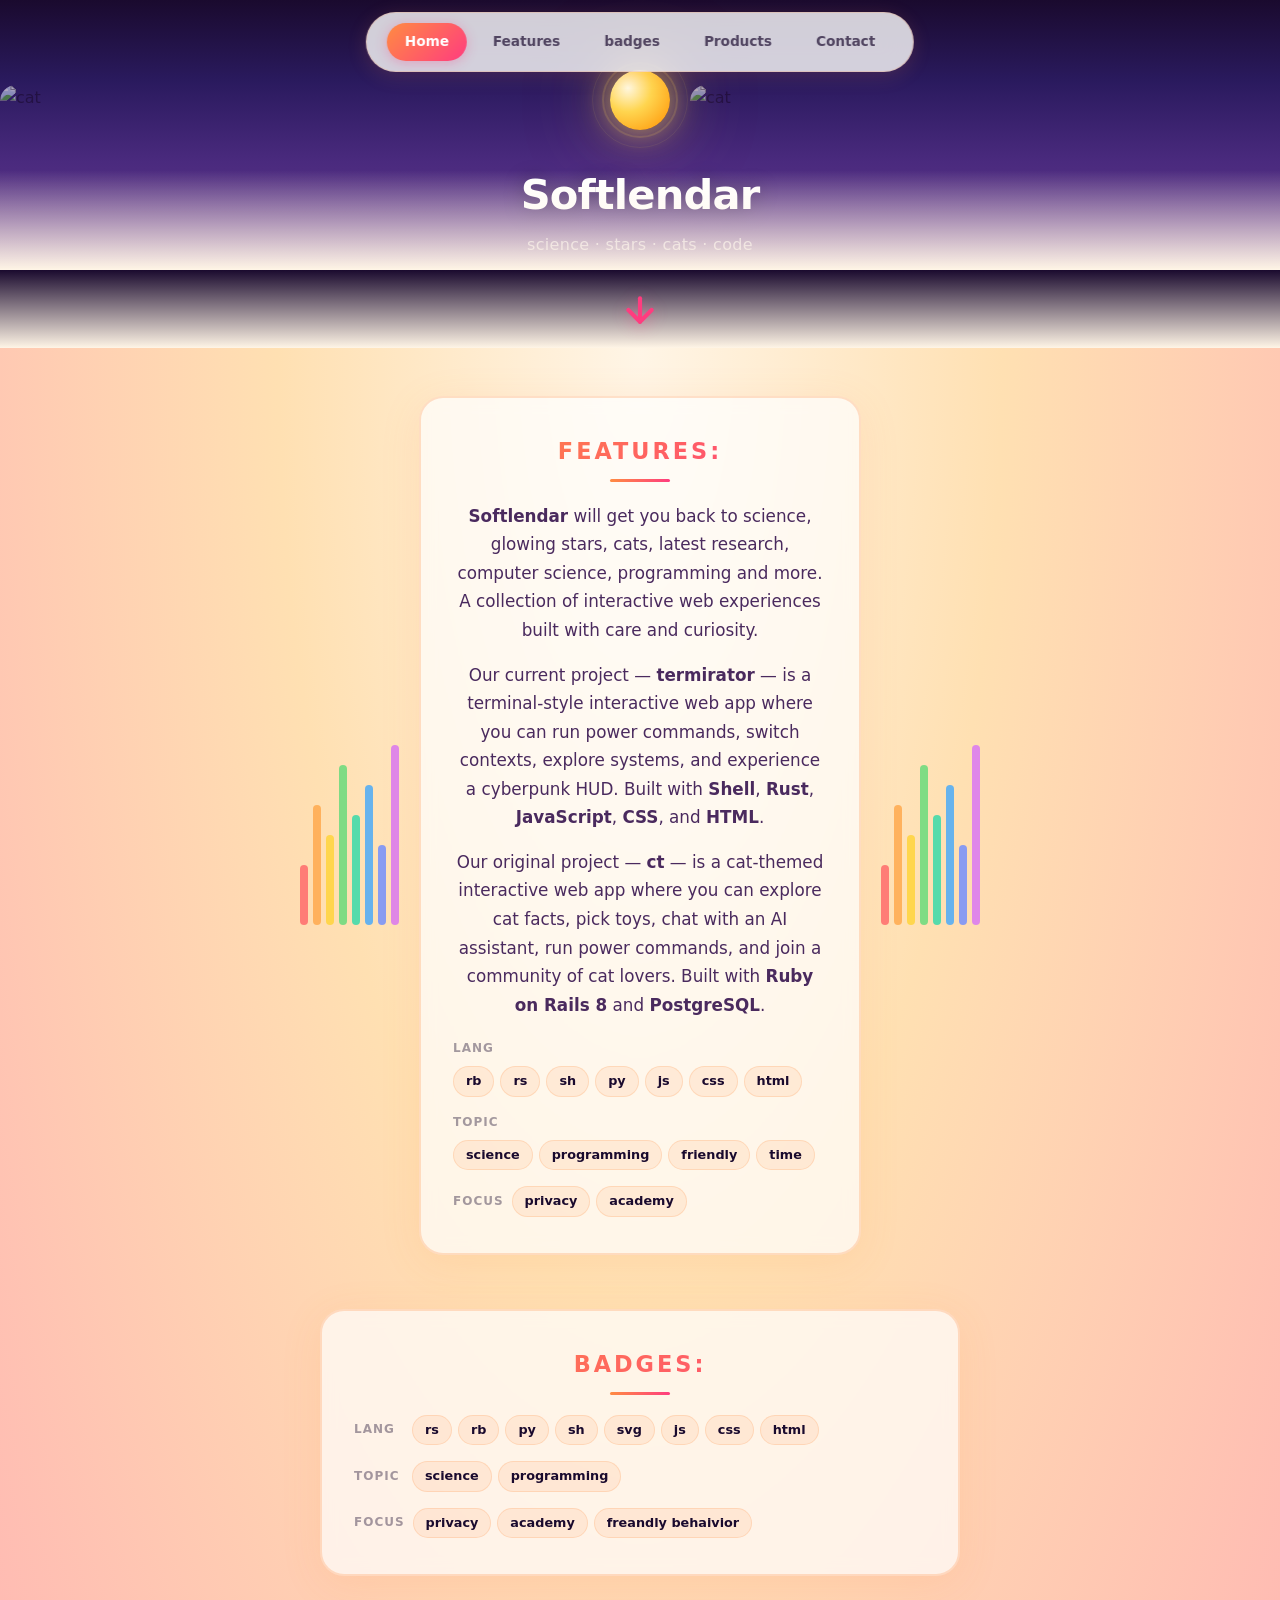
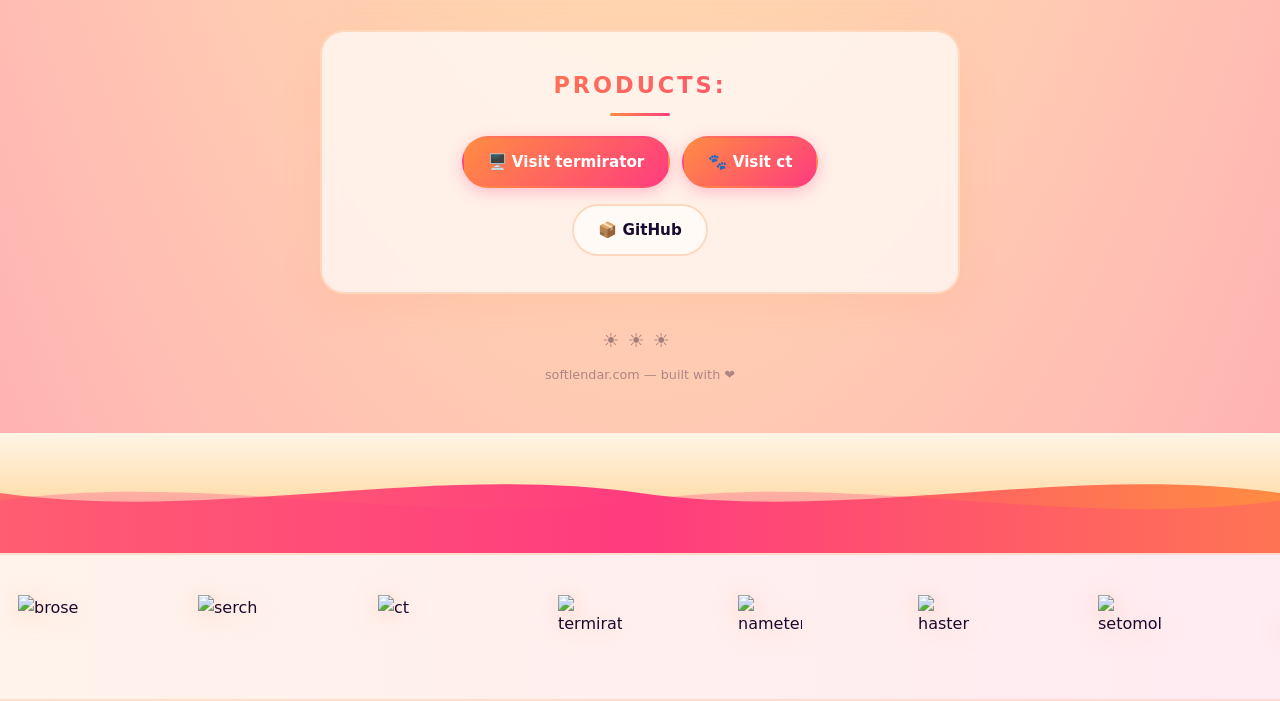
==== index.html @ ed55c9ed "landing: structural rebuild, CSS dedup, terminal rm, wave glow linger, feature shimmer index.html: -" ====
<!doctype html>
<html lang="en">
    <head>
        <meta charset="UTF-8" />
        <meta name="viewport" content="width=device-width, initial-scale=1.0" />
        <title>Softlendar — catlearning.fyi & termirator</title>

        <meta
            name="description"
            content="Softlendar builds interactive web experiences — including catlearning.fyi, a cat-themed learning app, and termirator, a terminal-style web app."
        />
        <meta
            name="keywords"
            content="softlendar, catlearning, termirator, terminal, interactive, web apps"
        />
        <meta
            property="og:title"
            content="Softlendar — projects & experiments"
        />
        <meta
            property="og:description"
            content="Softlendar brings you back to science, glowing stars, cats, latest research, computer science, programming and more curiusity."
        />
        <meta property="og:url" content="https://softlendar.com" />
        <meta property="og:type" content="website" />
        <link rel="stylesheet" href="landing.css" />
        <link rel="icon" href="softlendar_logo.svg" />
    </head>
    <body>
        <!-- Fixed Nav Bar -->
        <nav class="hero-nav">
            <div class="hero-nav-links">
                <a href="#" class="hero-nav-link active">Home</a>
                <a href="#features" class="hero-nav-link">Features</a>
                <a href="#badges" class="hero-nav-link">badges</a>
                <a href="#links" class="hero-nav-link">Products</a>
                <a href="mailto:shambilaiyaz@proton.me" class="hero-nav-link"
                    >Contact</a
                >
            </div>
        </nav>

        <!-- Top 30%: Glowing Sun Hero -->
        <section class="hero-section">
            <img
                class="cat-img cat-left"
                src="https://cdn.kastatic.org/third_party/javascript-khansrc/live-editor/build/images/animals/cat.png"
                alt="cat"
            />
            <img
                class="cat-img cat-right"
                src="https://cdn.kastatic.org/third_party/javascript-khansrc/live-editor/build/images/animals/cat.png"
                alt="cat"
            />
            <div class="hero-row hero-row-top"></div>
            <div class="hero-row hero-row-mid">
                <div class="sun-logo">
                    <div class="sun-ball"></div>
                </div>
            </div>
            <div class="hero-row hero-row-bot">
                <h1 class="hero-title">Softlendar</h1>
                <p class="hero-sub">science · stars · cats · code</p>
            </div>
        </section>

        <!-- Scroll Arrow -->
        <div class="scroll-arrow-wrap">
            <div class="arrow-down">
                <svg
                    viewBox="0 0 24 24"
                    fill="none"
                    stroke="#ff3c7f"
                    stroke-width="2.5"
                    stroke-linecap="round"
                    stroke-linejoin="round"
                >
                    <line x1="12" y1="5" x2="12" y2="19" />
                    <polyline points="19 12 12 19 5 12" />
                </svg>
            </div>
        </div>

        <!-- Gradient Section: Cards + Bars -->
        <section class="gradient-section">
            <!-- Features Card flanked by volume bars -->
            <div class="volume-wrap" id="features">
                <div class="volume-bar left-bar">
                    <div class="bar" style="--h: 30%"></div>
                    <div class="bar" style="--h: 60%"></div>
                    <div class="bar" style="--h: 45%"></div>
                    <div class="bar" style="--h: 80%"></div>
                    <div class="bar" style="--h: 55%"></div>
                    <div class="bar" style="--h: 70%"></div>
                    <div class="bar" style="--h: 40%"></div>
                    <div class="bar" style="--h: 90%"></div>
                </div>

                <div class="context-card feature-card">
                    <h2 id="head-title:feature">features:</h2>
                    <p>
                        <strong>Softlendar</strong> will get you back to
                        science, glowing stars, cats, latest research, computer
                        science, programming and more. A collection of
                        interactive web experiences built with care and
                        curiosity.
                    </p>

                    <p>
                        Our current project — <strong>termirator</strong> — is a
                        terminal-style interactive web app where you can run
                        power commands, switch contexts, explore systems, and
                        experience a cyberpunk HUD. Built with
                        <strong>Shell</strong>, <strong>Rust</strong>,
                        <strong>JavaScript</strong>, <strong>CSS</strong>, and
                        <strong>HTML</strong>.
                    </p>

                    <p>
                        Our original project — <strong>ct</strong> — is a
                        cat-themed interactive web app where you can explore cat
                        facts, pick toys, chat with an AI assistant, run power
                        commands, and join a community of cat lovers. Built with
                        <strong>Ruby on Rails 8</strong> and
                        <strong>PostgreSQL</strong>.
                    </p>

                    <div class="badge-categories">
                        <div class="badge-group">
                            <span class="badge-label">lang</span>
                            <div class="badge-row">
                                <span class="badge">rb</span>
                                <span class="badge">rs</span>
                                <span class="badge">sh</span>
                                <span class="badge">py</span>
                                <span class="badge">js</span>
                                <span class="badge">css</span>
                                <span class="badge">html</span>
                            </div>
                        </div>
                        <div class="badge-group">
                            <span class="badge-label">topic</span>
                            <div class="badge-row">
                                <span class="badge">science</span>
                                <span class="badge">programming</span>
                                <span class="badge">friendly</span>
                                <span class="badge">time</span>
                            </div>
                        </div>
                        <div class="badge-group">
                            <span class="badge-label">focus</span>
                            <div class="badge-row">
                                <span class="badge">privacy</span>
                                <span class="badge">academy</span>
                            </div>
                        </div>
                    </div>
                </div>

                <div class="volume-bar right-bar">
                    <div class="bar" style="--h: 30%"></div>
                    <div class="bar" style="--h: 60%"></div>
                    <div class="bar" style="--h: 45%"></div>
                    <div class="bar" style="--h: 80%"></div>
                    <div class="bar" style="--h: 55%"></div>
                    <div class="bar" style="--h: 70%"></div>
                    <div class="bar" style="--h: 40%"></div>
                    <div class="bar" style="--h: 90%"></div>
                </div>
            </div>

            <!-- Badges Card -->
            <div class="context-card card-badges" id="badges">
                <h2 id="head-title:badges">badges:</h2>
                <div class="badge-categories">
                    <div class="badge-group">
                        <span class="badge-label">lang</span>
                        <div class="badge-row">
                            <span class="badge">rs</span>
                            <span class="badge">rb</span>
                            <span class="badge">py</span>
                            <span class="badge">sh</span>
                            <span class="badge">svg</span>
                            <span class="badge">js</span>
                            <span class="badge">css</span>
                            <span class="badge">html</span>
                        </div>
                    </div>
                    <div class="badge-group">
                        <span class="badge-label">topic</span>
                        <div class="badge-row">
                            <span class="badge">science</span>
                            <span class="badge">programming</span>
                        </div>
                    </div>
                    <div class="badge-group">
                        <span class="badge-label">focus</span>
                        <div class="badge-row">
                            <span class="badge">privacy</span>
                            <span class="badge">academy</span>
                            <span class="badge">freandly behaivior</span>
                        </div>
                    </div>
                </div>
            </div>

            <!-- Product Links Card -->
            <div class="context-card card-links" id="links">
                <h2 id="head-title:product">products:</h2>
                <div class="links-row">
                    <a
                        href="https://termirator-j795.onrender.com/"
                        class="link-btn primary"
                        target="_blank"
                        rel="noopener"
                    >
                        🖥️ Visit termirator
                    </a>
                    <a
                        href="https://catlearning.fyi"
                        class="link-btn primary"
                        target="_blank"
                        rel="noopener"
                    >
                        🐾 Visit ct
                    </a>
                </div>
                <div class="links-row">
                    <a
                        href="https://github.com/softlendar/"
                        class="link-btn secondary"
                        target="_blank"
                        rel="noopener"
                    >
                        📦 GitHub
                    </a>
                </div>
            </div>

            <div class="paws" aria-hidden="true">☀️☀️☀️</div>
            <div class="footer-note">softlendar.com — built with ❤️</div>
        </section>

        <!-- Interactive Red Wave -->
        <section class="wave-section">
            <svg
                class="wave-svg"
                viewBox="0 0 1440 320"
                preserveAspectRatio="none"
            >
                <defs>
                    <linearGradient
                        id="waveGrad"
                        x1="0%"
                        y1="0%"
                        x2="100%"
                        y2="0%"
                    >
                        <stop offset="0%" stop-color="#ff6b6b" />
                        <stop offset="50%" stop-color="#ff3c7f" />
                        <stop offset="100%" stop-color="#ff8c42" />
                    </linearGradient>
                </defs>
                <path
                    class="wave-path"
                    fill="url(#waveGrad)"
                    d="M0,160 C240,240 480,80 720,160 C960,240 1200,80 1440,160 L1440,320 L0,320 Z"
                />
                <path
                    class="wave-path delay"
                    fill="rgba(255, 60, 127, 0.3)"
                    d="M0,180 C240,100 480,260 720,180 C960,100 1200,260 1440,180 L1440,320 L0,320 Z"
                />
            </svg>
            <div class="wave-glow"></div>
        </section>

        <!-- Product Logos Marquee -->
        <section class="logo-marquee">
            <div class="marquee-track">
                <div class="marquee-item">
                    <img
                        src="brose_logo.svg"
                        alt="brose"
                        width="64"
                        height="64"
                    />
                </div>
                <div class="marquee-item">
                    <img
                        src="serch_logo.svg"
                        alt="serch"
                        width="64"
                        height="64"
                    />
                </div>
                <div class="marquee-item">
                    <img src="ct_logo.svg" alt="ct" width="64" height="64" />
                </div>
                <div class="marquee-item">
                    <img
                        src="termirator_logo.svg"
                        alt="termirator"
                        width="64"
                        height="64"
                    />
                </div>
                <div class="marquee-item">
                    <img
                        src="nametermer_logo.svg"
                        alt="nametermer"
                        width="64"
                        height="64"
                    />
                </div>
                <div class="marquee-item">
                    <img
                        src="haster_logo.svg"
                        alt="haster"
                        width="64"
                        height="64"
                    />
                </div>
                <div class="marquee-item">
                    <img
                        src="setomoly_logo.svg"
                        alt="setomoly"
                        width="64"
                        height="64"
                    />
                </div>
                <!-- redarbot -->
                <div class="marquee-item">
                    <svg
                        xmlns="http://www.w3.org/2000/svg"
                        viewBox="0 0 100 100"
                    >
                        <circle
                            cx="50"
                            cy="50"
                            r="42"
                            fill="none"
                            stroke="#ff8c42"
                            stroke-width="3"
                        />
                        <line
                            x1="50"
                            y1="50"
                            x2="85"
                            y2="25"
                            stroke="#ff8c42"
                            stroke-width="3"
                            stroke-linecap="round"
                        />
                        <circle cx="50" cy="50" r="10" fill="#ff3c7f" />
                        <circle cx="50" cy="50" r="4" fill="#fff" />
                    </svg>
                </div>
                <!-- dobart -->
                <div class="marquee-item">
                    <svg
                        xmlns="http://www.w3.org/2000/svg"
                        viewBox="0 0 100 100"
                    >
                        <line
                            x1="5"
                            y1="50"
                            x2="60"
                            y2="50"
                            stroke="#ff8c42"
                            stroke-width="3"
                            stroke-linecap="round"
                        />
                        <line
                            x1="10"
                            y1="45"
                            x2="50"
                            y2="45"
                            stroke="#ff3c7f"
                            stroke-width="2"
                            stroke-linecap="round"
                            opacity="0.5"
                        />
                        <line
                            x1="10"
                            y1="55"
                            x2="50"
                            y2="55"
                            stroke="#ff3c7f"
                            stroke-width="2"
                            stroke-linecap="round"
                            opacity="0.5"
                        />
                        <path
                            d="M30 28 L30 72 L50 72 Q68 72 68 50 Q68 28 50 28 Z"
                            fill="#ff8c42"
                            stroke="#ff3c7f"
                            stroke-width="2.5"
                            stroke-linejoin="round"
                        />
                    </svg>
                </div>
                <!-- bylothon -->
                <div class="marquee-item">
                    <svg
                        xmlns="http://www.w3.org/2000/svg"
                        viewBox="0 0 100 100"
                    >
                        <circle
                            cx="50"
                            cy="50"
                            r="42"
                            fill="none"
                            stroke="#ff8c42"
                            stroke-width="3"
                        />
                        <path
                            d="M28 50 L18 40 L28 30"
                            fill="none"
                            stroke="#ff3c7f"
                            stroke-width="4"
                            stroke-linecap="round"
                            stroke-linejoin="round"
                        />
                        <path
                            d="M72 50 L82 40 L72 30"
                            fill="none"
                            stroke="#ff3c7f"
                            stroke-width="4"
                            stroke-linecap="round"
                            stroke-linejoin="round"
                        />
                        <line
                            x1="50"
                            y1="28"
                            x2="50"
                            y2="72"
                            stroke="#ff8c42"
                            stroke-width="4"
                            stroke-linecap="round"
                        />
                    </svg>
                </div>
                <!-- Duplicates for seamless loop -->
                <div class="marquee-item">
                    <img
                        src="brose_logo.svg"
                        alt="brose"
                        width="64"
                        height="64"
                    />
                </div>
                <div class="marquee-item">
                    <img
                        src="serch_logo.svg"
                        alt="serch"
                        width="64"
                        height="64"
                    />
                </div>
                <div class="marquee-item">
                    <img src="ct_logo.svg" alt="ct" width="64" height="64" />
                </div>
                <div class="marquee-item">
                    <img
                        src="termirator_logo.svg"
                        alt="termirator"
                        width="64"
                        height="64"
                    />
                </div>
                <div class="marquee-item">
                    <img
                        src="nametermer_logo.svg"
                        alt="nametermer"
                        width="64"
                        height="64"
                    />
                </div>
                <div class="marquee-item">
                    <img
                        src="haster_logo.svg"
                        alt="haster"
                        width="64"
                        height="64"
                    />
                </div>
                <div class="marquee-item">
                    <img
                        src="setomoly_logo.svg"
                        alt="setomoly"
                        width="64"
                        height="64"
                    />
                </div>
                <div class="marquee-item">
                    <svg
                        xmlns="http://www.w3.org/2000/svg"
                        viewBox="0 0 100 100"
                    >
                        <circle
                            cx="50"
                            cy="50"
                            r="42"
                            fill="none"
                            stroke="#ff8c42"
                            stroke-width="3"
                        />
                        <line
                            x1="50"
                            y1="50"
                            x2="85"
                            y2="25"
                            stroke="#ff8c42"
                            stroke-width="3"
                            stroke-linecap="round"
                        />
                        <circle cx="50" cy="50" r="10" fill="#ff3c7f" />
                        <circle cx="50" cy="50" r="4" fill="#fff" />
                    </svg>
                </div>
                <div class="marquee-item">
                    <svg
                        xmlns="http://www.w3.org/2000/svg"
                        viewBox="0 0 100 100"
                    >
                        <line
                            x1="5"
                            y1="50"
                            x2="60"
                            y2="50"
                            stroke="#ff8c42"
                            stroke-width="3"
                            stroke-linecap="round"
                        />
                        <line
                            x1="10"
                            y1="45"
                            x2="50"
                            y2="45"
                            stroke="#ff3c7f"
                            stroke-width="2"
                            stroke-linecap="round"
                            opacity="0.5"
                        />
                        <line
                            x1="10"
                            y1="55"
                            x2="50"
                            y2="55"
                            stroke="#ff3c7f"
                            stroke-width="2"
                            stroke-linecap="round"
                            opacity="0.5"
                        />
                        <path
                            d="M30 28 L30 72 L50 72 Q68 72 68 50 Q68 28 50 28 Z"
                            fill="#ff8c42"
                            stroke="#ff3c7f"
                            stroke-width="2.5"
                            stroke-linejoin="round"
                        />
                    </svg>
                </div>
                <div class="marquee-item">
                    <svg
                        xmlns="http://www.w3.org/2000/svg"
                        viewBox="0 0 100 100"
                    >
                        <circle
                            cx="50"
                            cy="50"
                            r="42"
                            fill="none"
                            stroke="#ff8c42"
                            stroke-width="3"
                        />
                        <path
                            d="M28 50 L18 40 L28 30"
                            fill="none"
                            stroke="#ff3c7f"
                            stroke-width="4"
                            stroke-linecap="round"
                            stroke-linejoin="round"
                        />
                        <path
                            d="M72 50 L82 40 L72 30"
                            fill="none"
                            stroke="#ff3c7f"
                            stroke-width="4"
                            stroke-linecap="round"
                            stroke-linejoin="round"
                        />
                        <line
                            x1="50"
                            y1="28"
                            x2="50"
                            y2="72"
                            stroke="#ff8c42"
                            stroke-width="4"
                            stroke-linecap="round"
                        />
                    </svg>
                </div>
            </div>
        </section>

        <script>
            (function () {
                const termInput = document.getElementById("term-input");
                const termOutput = document.getElementById("term-output");
                const termTitle = document.querySelector(".term-title");

                const CONTEXTS = {
                    softlendar: {
                        name: "softlendar",
                        prompt: "softlendar@terminal:~$",
                        commands: [
                            "help",
                            "clear",
                            "date",
                            "echo",
                            "whoami",
                            "projects",
                            "cat",
                            "neofetch",
                            "uptime",
                            "reboot",
                            "context",
                        ],
                        help: {
                            help: "show this help message",
                            clear: "clear the terminal screen",
                            date: "show current date and time",
                            echo: "print text to the terminal",
                            whoami: "show current user info",
                            projects: "list Softlendar projects",
                            cat: "show a random cat fact",
                            neofetch: "show system info",
                            uptime: "show fake uptime",
                            reboot: "reboot the terminal",
                            context: "switch context — usage: context <name>",
                        },
                    },
                    cyberdyne: {
                        name: "cyberdyne",
                        prompt: "T-101>",
                        commands: [
                            "help",
                            "clear",
                            "date",
                            "echo",
                            "whoami",
                            "optical",
                            "weapons",
                            "targets",
                            "status",
                            "reboot",
                            "context",
                        ],
                        help: {
                            help: "show tactical help",
                            clear: "clear HUD",
                            date: "show mission clock",
                            echo: "transmit message",
                            whoami: "show unit designation",
                            optical: "cycle optical system",
                            weapons: "show weapon systems",
                            targets: "show target acquisition",
                            status: "show unit status",
                            reboot: "reboot T-101 systems",
                            context: "switch context — usage: context <name>",
                        },
                    },
                    termitoria: {
                        name: "termitoria",
                        prompt: "termitoria>",
                        commands: [
                            "help",
                            "clear",
                            "date",
                            "echo",
                            "whoami",
                            "agent",
                            "models",
                            "research",
                            "deploy",
                            "reboot",
                            "context",
                        ],
                        help: {
                            help: "show termitoria help",
                            clear: "clear console",
                            date: "show timestamp",
                            echo: "broadcast message",
                            whoami: "show active agent",
                            agent: "show agent status",
                            models: "list available models",
                            research: "show research notes",
                            deploy: "deploy agent",
                            reboot: "reboot termitoria",
                            context: "switch context — usage: context <name>",
                        },
                    },
                };

                let currentCtx = "softlendar";

                const CAT_FACTS = [
                    "Cats spend 70% of their lives sleeping.",
                    "A group of cats is called a clowder.",
                    "Cats can't taste sweetness.",
                    "A cat's purr vibrates at a frequency that promotes healing.",
                    "Cats have 32 muscles in each ear.",
                ];

                function printLine(text, className) {
                    const line = document.createElement("div");
                    line.className =
                        "term-line" + (className ? " " + className : "");
                    line.textContent = text;
                    termOutput.appendChild(line);
                    termOutput.scrollTop = termOutput.scrollHeight;
                }

                function printPrompt(cmd) {
                    printLine(CONTEXTS[currentCtx].prompt + " " + cmd);
                }

                function setContext(name) {
                    if (!CONTEXTS[name]) {
                        printLine(
                            'context not found: "' + name + '"',
                            "term-error",
                        );
                        printLine(
                            "available contexts: softlendar, cyberdyne, termitoria",
                        );
                        return;
                    }
                    currentCtx = name;
                    termTitle.textContent = CONTEXTS[name].prompt;
                    printLine("switched to context: " + name);
                }

                function runCommand(raw) {
                    const parts = raw.trim().split(/\s+/);
                    const cmd = parts[0].toLowerCase();
                    const args = parts.slice(1).join(" ");
                    const ctx = CONTEXTS[currentCtx];

                    printPrompt(raw);

                    if (cmd === "context") {
                        const target = parts[1] ? parts[1].toLowerCase() : "";
                        if (target) {
                            setContext(target);
                        } else {
                            printLine("current context: " + currentCtx);
                            printLine(
                                "usage: context <softlendar|cyberdyne|termitoria>",
                            );
                        }
                        return;
                    }

                    if (!ctx.commands.includes(cmd)) {
                        printLine(
                            'command not found: "' +
                                cmd +
                                '". Type "help" for available commands.',
                            "term-error",
                        );
                        return;
                    }

                    switch (cmd) {
                        case "":
                            break;
                        case "help":
                            printLine(
                                "available commands (" + currentCtx + "):",
                            );
                            ctx.commands.forEach(function (c) {
                                printLine("  " + c + " — " + ctx.help[c]);
                            });
                            break;
                        case "clear":
                            termOutput.innerHTML = "";
                            break;
                        case "date":
                            printLine(new Date().toString());
                            break;
                        case "echo":
                            printLine(args || "");
                            break;
                        case "whoami":
                            if (currentCtx === "cyberdyne")
                                printLine(
                                    "UNIT: T-101 MODEL 800 // SERIES 800",
                                );
                            else if (currentCtx === "termitoria")
                                printLine("AGENT: offline // MODEL: Qwen 2.5");
                            else printLine("visitor@softlendar.com");
                            break;
                        case "projects":
                            printLine("Softlendar projects:");
                            printLine(
                                "  • catlearning.fyi — cat-themed learning app (live)",
                            );
                            printLine(
                                "  • termirator — terminal-style web app (live)",
                            );
                            printLine("  • redarbot.app — coming soon");
                            printLine("  • dobart.app — coming soon");
                            printLine("  • bylothon.app — research archive");
                            break;
                        case "cat":
                            printLine(
                                "🐱 " +
                                    CAT_FACTS[
                                        Math.floor(
                                            Math.random() * CAT_FACTS.length,
                                        )
                                    ],
                            );
                            break;
                        case "neofetch":
                            printLine("OS: SoftlendarOS v0.1");
                            printLine("Kernel: web-8.0.0");
                            printLine("Shell: termirator");
                            printLine("WM: browser");
                            printLine("Theme: warm-sunset");
                            break;
                        case "uptime":
                            printLine("up 0 days, 0:00 — just booted!");
                            break;
                        case "reboot":
                            termOutput.innerHTML = "";
                            printLine("Rebooting...");
                            setTimeout(function () {
                                printLine(
                                    "Welcome to Softlendar terminal v0.1",
                                );
                                printLine("Context: " + currentCtx);
                                printLine(
                                    "Type a command and hit Enter. Press Tab to autocomplete.",
                                );
                            }, 600);
                            break;
                        case "optical":
                            printLine("OPTICAL SYSTEMS");
                            printLine("  [NORMAL]   thermal: standby");
                            printLine("  [NIGHT]    infrared: offline");
                            printLine("  [RED EYE]  laser: armed");
                            break;
                        case "weapons":
                            printLine("WEAPON SYSTEMS");
                            printLine("  PLASMA RIFLE     100%");
                            printLine("  12GA SHOTGUN     8/8");
                            printLine("  MINIGUN          READY");
                            printLine("  HANDS            LETHAL");
                            break;
                        case "targets":
                            printLine("TARGET ACQUISITION");
                            printLine("  NO TARGETS ACQUIRED");
                            break;
                        case "status":
                            printLine("CPU: ONLINE");
                            printLine("SHELL: OFFLINE");
                            printLine("POWER: 100%");
                            printLine("SPEECH SYNTHESIS: ACTIVE");
                            break;
                        case "agent":
                            printLine("AGENT STATUS");
                            printLine("  State: OFFLINE");
                            printLine("  Model: Qwen 2.5");
                            printLine("  Location: Termitoria");
                            break;
                        case "models":
                            printLine("AVAILABLE MODELS");
                            printLine("  • Qwen 2.5 (codename: termitor)");
                            printLine("  • GPT-4 (standby)");
                            printLine("  • Claude 3 (offline)");
                            break;
                        case "research":
                            printLine("RESEARCH NOTES");
                            printLine("  brucfecto: in progress");
                            printLine("  germstackio: archived");
                            printLine("  gemstachio: pending");
                            printLine("  fly studies: active");
                            break;
                        case "deploy":
                            printLine("DEPLOYING AGENT...");
                            setTimeout(function () {
                                printLine("AGENT ONLINE — Qwen 2.5 ready");
                            }, 800);
                            break;
                        default:
                            printLine(
                                'command not found: "' +
                                    cmd +
                                    '". Type "help" for available commands.',
                                "term-error",
                            );
                    }
                }

                termInput.addEventListener("keydown", function (e) {
                    if (e.key === "Tab") {
                        e.preventDefault();
                        const val = termInput.value.trim().toLowerCase();
                        if (!val) return;
                        const ctx = CONTEXTS[currentCtx];
                        const matches = ctx.commands.filter(function (c) {
                            return c.startsWith(val);
                        });
                        if (matches.length === 1) {
                            termInput.value = matches[0];
                        } else if (matches.length > 1) {
                            printPrompt(val);
                            printLine(matches.join("  "));
                        }
                    }
                });

                termInput.addEventListener("keydown", function (e) {
                    if (e.key === "Enter") {
                        runCommand(termInput.value);
                        termInput.value = "";
                    }
                });

                termInput.focus();
                document.addEventListener("click", function (e) {
                    if (e.target.closest(".terminal-card")) {
                        termInput.focus();
                    }
                });
            })();

            (function () {
                const wave = document.querySelector(".wave-section");
                const glow = document.querySelector(".wave-glow");
                if (!wave || !glow) return;

                let hideTimer = null;

                wave.addEventListener("mousemove", function (e) {
                    clearTimeout(hideTimer);
                    const rect = wave.getBoundingClientRect();
                    glow.style.left = e.clientX - rect.left + "px";
                    glow.style.top = e.clientY - rect.top + "px";
                    glow.style.opacity = "1";
                });

                wave.addEventListener("mouseleave", function () {
                    hideTimer = setTimeout(function () {
                        glow.style.opacity = "0";
                    }, 2000);
                });
            })();
        </script>
    </body>
</html>
---- landing.css ----
/* LANDING — Softlendar brand landing page
 * =================================================================================== */

* {
    margin: 0;
    padding: 0;
    box-sizing: border-box;
}

html {
    scroll-behavior: smooth;
    scroll-padding-top: 80px;
}

body {
    font-family:
        system-ui,
        -apple-system,
        "Segoe UI",
        Roboto,
        sans-serif;
    line-height: 1.6;
    color: #1a0a2e;
    min-height: 100vh;
    display: flex;
    flex-direction: column;
}

/* ===================================================================================
 * HERO — Glowing Sun Section
 * =================================================================================== */

.hero-section {
    height: 30vh;
    min-height: 240px;
    background: linear-gradient(
        180deg,
        #1a0a2e 0%,
        #2a1a5e 30%,
        #4a2a7e 60%,
        #6a3a8e 100%
    );
    display: flex;
    flex-direction: column;
    align-items: center;
    justify-content: space-evenly;
    position: relative;
    overflow: hidden;
}

.hero-section::after {
    content: "";
    position: absolute;
    bottom: 0;
    left: 0;
    right: 0;
    height: 100px;
    background: linear-gradient(180deg, transparent 0%, #fff5e6 100%);
    pointer-events: none;
    z-index: 2;
}

.hero-row {
    display: flex;
    align-items: center;
    justify-content: center;
    width: 100%;
    flex: 1;
}

.hero-row-top {
    align-items: center;
}

.hero-row-mid {
    align-items: center;
}

.hero-row-bot {
    align-items: center;
    justify-content: flex-end;
    padding-bottom: 12px;
    flex-direction: column;
}

/* Glowing sun */
.sun-logo {
    position: relative;
    width: 100px;
    height: 100px;
    display: flex;
    align-items: center;
    justify-content: center;
    z-index: 1;
}

.sun-ball {
    width: 60px;
    height: 60px;
    border-radius: 50%;
    background: radial-gradient(
        circle at 30% 30%,
        #fff8e1,
        #ffd54f 40%,
        #ff8f00 100%
    );
    box-shadow:
        0 0 30px rgba(255, 213, 79, 0.6),
        0 0 60px rgba(255, 213, 79, 0.4),
        0 0 100px rgba(255, 143, 0, 0.25);
    animation: sun-pulse 3s ease-in-out infinite;
    position: relative;
}

.sun-ball::before {
    content: "";
    position: absolute;
    top: -8px;
    left: -8px;
    right: -8px;
    bottom: -8px;
    border-radius: 50%;
    border: 2px solid rgba(255, 213, 79, 0.15);
    animation: sun-ring 3s ease-in-out infinite;
}

.sun-ball::after {
    content: "";
    position: absolute;
    top: -18px;
    left: -18px;
    right: -18px;
    bottom: -18px;
    border-radius: 50%;
    border: 1px solid rgba(255, 213, 79, 0.08);
    animation: sun-ring 3s ease-in-out infinite 0.5s;
}

@keyframes sun-pulse {
    0%,
    100% {
        transform: scale(1);
        box-shadow:
            0 0 30px rgba(255, 213, 79, 0.6),
            0 0 60px rgba(255, 213, 79, 0.4),
            0 0 100px rgba(255, 143, 0, 0.25);
    }
    50% {
        transform: scale(1.06);
        box-shadow:
            0 0 40px rgba(255, 213, 79, 0.8),
            0 0 80px rgba(255, 213, 79, 0.5),
            0 0 120px rgba(255, 143, 0, 0.35);
    }
}

@keyframes sun-ring {
    0%,
    100% {
        transform: scale(1);
        opacity: 0.5;
    }
    50% {
        transform: scale(1.15);
        opacity: 0.2;
    }
}

.hero-title {
    margin-top: 12px;
    font-size: clamp(1.6rem, 4vw, 2.6rem);
    font-weight: 800;
    color: #fff;
    letter-spacing: -0.02em;
    text-align: center;
    z-index: 1;
    text-shadow: 0 2px 20px rgba(0, 0, 0, 0.4);
}

.hero-sub {
    font-size: clamp(0.8rem, 2vw, 1rem);
    color: rgba(255, 255, 255, 0.65);
    margin-top: 4px;
    z-index: 1;
    font-weight: 400;
    letter-spacing: 0.3px;
}

/* Cat images */
.cat-img {
    position: absolute;
    top: 50%;
    transform: translateY(-50%);
    height: 100px;
    width: auto;
    border-radius: 16px;
    opacity: 0.6;
    pointer-events: none;
    object-fit: cover;
}

.cat-left {
    left: 0;
    width: calc(50% - 50px);
}

.cat-right {
    right: 0;
    width: calc(50% - 50px);
}

/* ===================================================================================
 * SCROLL ARROW
 * =================================================================================== */

.scroll-arrow-wrap {
    display: flex;
    justify-content: center;
    padding: 20px 0 10px;
    background: linear-gradient(180deg, #1a0a2e 0%, #fff5e6 100%);
}

.arrow-down {
    animation: arrow-bounce 2s ease-in-out infinite;
}

.arrow-down svg {
    width: 40px;
    height: 40px;
    filter: drop-shadow(0 2px 8px rgba(255, 60, 127, 0.4));
}

@keyframes arrow-bounce {
    0%,
    100% {
        transform: translateY(0);
    }
    50% {
        transform: translateY(16px);
    }
}

/* ===================================================================================
 * GRADIENT SECTION — Cards
 * =================================================================================== */

.gradient-section {
    flex: 1;
    background: radial-gradient(
        ellipse at top,
        #fff5e6 0%,
        #ffe0b2 40%,
        #ffb3b3 100%
    );
    display: flex;
    flex-direction: column;
    align-items: center;
    padding: 48px 24px;
    text-align: center;
}

/* Spring-in animation for cards */
@keyframes spring-up {
    0% {
        opacity: 0;
        transform: translateY(30px) scale(0.95);
    }
    100% {
        opacity: 1;
        transform: translateY(0) scale(1);
    }
}

.context-card {
    max-width: 640px;
    width: 100%;
    background: rgba(255, 255, 255, 0.7);
    backdrop-filter: blur(8px);
    border-radius: 24px;
    padding: 36px 32px;
    border: 2px solid rgba(255, 140, 66, 0.25);
    box-shadow: 0 8px 40px rgba(255, 140, 66, 0.12);
    animation: spring-up 0.7s cubic-bezier(0.34, 1.56, 0.64, 1) both;
    position: relative;
    overflow: hidden;
}

.feature-card::after {
    content: "";
    position: absolute;
    top: 0;
    left: -100%;
    width: 100%;
    height: 100%;
    background: linear-gradient(
        90deg,
        transparent,
        rgba(255, 255, 255, 0.5),
        transparent
    );
    animation: shimmer-pass 1.17s ease-in-out infinite;
    pointer-events: none;
    z-index: 1;
}

@keyframes shimmer-pass {
    0% {
        left: -100%;
    }
    40% {
        left: 100%;
    }
    100% {
        left: 100%;
    }
}

.context-card + .context-card {
    margin-top: 54px;
}

.context-card p {
    color: #4a2a5e;
    font-size: 1.05rem;
    margin-bottom: 16px;
    line-height: 1.7;
}

.context-card p:last-of-type {
    margin-bottom: 0;
}

/* ===================================================================================
 * CARD HEAD TITLES
 * =================================================================================== */

[id^="head-title"] {
    font-size: 1.4rem;
    font-weight: 800;
    text-transform: uppercase;
    letter-spacing: 3px;
    color: transparent;
    background: linear-gradient(135deg, #ff8c42, #ff3c7f);
    -webkit-background-clip: text;
    background-clip: text;
    margin-bottom: 20px;
    text-align: center;
    position: relative;
    padding-bottom: 12px;
}

[id^="head-title"]::after {
    content: "";
    position: absolute;
    bottom: 0;
    left: 50%;
    transform: translateX(-50%);
    width: 60px;
    height: 3px;
    background: linear-gradient(90deg, #ff8c42, #ff3c7f);
    border-radius: 3px;
}

[id^="head-title"]:first-of-type {
    margin-top: 0;
}

/* ===================================================================================
 * BADGES
 * =================================================================================== */

.badge-categories {
    display: flex;
    flex-direction: column;
    gap: 16px;
    margin-top: 20px;
}

.badge-group {
    display: flex;
    flex-wrap: wrap;
    align-items: center;
    gap: 8px;
}

.badge-label {
    font-size: 0.75rem;
    font-weight: 700;
    text-transform: uppercase;
    letter-spacing: 1px;
    color: rgba(26, 10, 46, 0.4);
    min-width: 50px;
    text-align: left;
}

.badge-row {
    display: flex;
    flex-wrap: wrap;
    gap: 6px;
}

.badge {
    display: inline-block;
    padding: 4px 12px;
    border-radius: 20px;
    font-size: 0.8rem;
    font-weight: 600;
    background: rgba(255, 140, 66, 0.12);
    color: #1a0a2e;
    border: 1px solid rgba(255, 140, 66, 0.2);
    transition: all 0.2s ease;
}

.badge:hover {
    background: rgba(255, 140, 66, 0.25);
    transform: scale(1.05);
}

/* ===================================================================================
 * PRODUCT LINKS
 * =================================================================================== */

.links-row {
    display: flex;
    gap: 12px;
    margin-top: 16px;
    flex-wrap: wrap;
    justify-content: center;
}

.link-btn {
    display: inline-flex;
    align-items: center;
    gap: 8px;
    padding: 12px 24px;
    border-radius: 30px;
    font-size: 0.95rem;
    font-weight: 600;
    text-decoration: none;
    transition: all 0.2s ease;
    border: 2px solid transparent;
}

.link-btn:hover {
    transform: translateY(-2px);
    box-shadow: 0 4px 16px rgba(255, 140, 66, 0.25);
}

.link-btn:active {
    transform: translateY(0);
    box-shadow: 0 2px 8px rgba(255, 140, 66, 0.15);
}

.link-btn.primary {
    background: linear-gradient(135deg, #ff8c42, #ff3c7f);
    color: #fff;
    box-shadow: 0 4px 16px rgba(255, 60, 127, 0.3);
}

.link-btn.primary:hover {
    box-shadow: 0 6px 24px rgba(255, 60, 127, 0.45);
}

.link-btn.secondary {
    background: rgba(255, 255, 255, 0.6);
    color: #1a0a2e;
    border-color: rgba(255, 140, 66, 0.3);
}

.link-btn.secondary:hover {
    background: rgba(255, 255, 255, 0.85);
    border-color: rgba(255, 140, 66, 0.5);
}

.link-btn.future {
    background: rgba(255, 140, 66, 0.08);
    color: rgba(26, 10, 46, 0.5);
    cursor: default;
}

/* ===================================================================================
 * PAWS & FOOTER
 * =================================================================================== */

.paws {
    margin-top: 32px;
    font-size: 1.2rem;
    letter-spacing: 8px;
    opacity: 0.4;
    animation: paw-twinkle 2s ease-in-out infinite;
}

@keyframes paw-twinkle {
    0%,
    100% {
        opacity: 0.3;
    }
    50% {
        opacity: 0.6;
    }
}

.footer-note {
    margin-top: 8px;
    font-size: 0.8rem;
    color: rgba(26, 10, 46, 0.35);
    font-weight: 500;
}

/* ===================================================================================
 * RAINBOW VOLUME BARS
 * =================================================================================== */

.volume-wrap {
    display: flex;
    align-items: center;
    justify-content: center;
    gap: 16px;
    max-width: 720px;
    width: 100%;
    margin-bottom: 54px;
    padding: 0 16px;
}

.volume-wrap > .context-card {
    flex: 1;
    order: 2;
    min-width: 0;
}

.volume-wrap > .left-bar {
    order: 1;
    align-self: center;
}

.volume-wrap > .right-bar {
    order: 3;
    align-self: center;
}

.volume-bar {
    height: 200px;
    display: flex;
    align-items: flex-end;
    gap: 5px;
    padding: 0 4px;
}

.volume-bar .bar {
    width: 8px;
    height: var(--h);
    border-radius: 4px;
    animation: volume-dance 1.2s ease-in-out infinite alternate;
    opacity: 0.85;
}

.left-bar .bar:nth-child(1) {
    background: #ff6b6b;
    animation-delay: 0s;
}
.left-bar .bar:nth-child(2) {
    background: #ffa94d;
    animation-delay: 0.1s;
}
.left-bar .bar:nth-child(3) {
    background: #ffd43b;
    animation-delay: 0.2s;
}
.left-bar .bar:nth-child(4) {
    background: #69db7c;
    animation-delay: 0.3s;
}
.left-bar .bar:nth-child(5) {
    background: #38d9a9;
    animation-delay: 0.4s;
}
.left-bar .bar:nth-child(6) {
    background: #4dabf7;
    animation-delay: 0.5s;
}
.left-bar .bar:nth-child(7) {
    background: #748ffc;
    animation-delay: 0.6s;
}
.left-bar .bar:nth-child(8) {
    background: #da77f2;
    animation-delay: 0.7s;
}

.right-bar .bar:nth-child(1) {
    background: #ff6b6b;
    animation-delay: 0.3s;
}
.right-bar .bar:nth-child(2) {
    background: #ffa94d;
    animation-delay: 0.4s;
}
.right-bar .bar:nth-child(3) {
    background: #ffd43b;
    animation-delay: 0.5s;
}
.right-bar .bar:nth-child(4) {
    background: #69db7c;
    animation-delay: 0.6s;
}
.right-bar .bar:nth-child(5) {
    background: #38d9a9;
    animation-delay: 0.7s;
}
.right-bar .bar:nth-child(6) {
    background: #4dabf7;
    animation-delay: 0s;
}
.right-bar .bar:nth-child(7) {
    background: #748ffc;
    animation-delay: 0.1s;
}
.right-bar .bar:nth-child(8) {
    background: #da77f2;
    animation-delay: 0.2s;
}

@keyframes volume-dance {
    0% {
        height: calc(var(--h) * 0.4);
        opacity: 0.5;
    }
    100% {
        height: calc(var(--h) * 1.2);
        opacity: 1;
    }
}

/* ===================================================================================
 * STICKY NAV BAR
 * =================================================================================== */

.hero-nav {
    position: fixed;
    top: 12px;
    left: 50%;
    transform: translateX(-50%);
    z-index: 1000;
    display: flex;
    justify-content: center;
    padding: 10px 20px;
    background: rgba(255, 255, 255, 0.8);
    backdrop-filter: blur(16px);
    border-radius: 40px;
    box-shadow: 0 4px 20px rgba(255, 140, 66, 0.15);
    border: 1px solid rgba(255, 140, 66, 0.2);
}

.hero-nav-links {
    display: flex;
    gap: 8px;
}

.hero-nav-link {
    padding: 8px 18px;
    border-radius: 30px;
    font-size: 0.85rem;
    font-weight: 600;
    color: rgba(26, 10, 46, 0.7);
    text-decoration: none;
    transition: all 0.2s ease;
}

.hero-nav-link:hover,
.hero-nav-link.active {
    background: linear-gradient(135deg, #ff8c42, #ff3c7f);
    color: #fff;
    box-shadow: 0 2px 12px rgba(255, 60, 127, 0.3);
}

/* ===================================================================================
 * LOGO MARQUEE
 * =================================================================================== */

.logo-marquee {
    overflow: hidden;
    padding: 40px 0;
    background: linear-gradient(
        90deg,
        rgba(255, 140, 66, 0.1),
        rgba(255, 60, 127, 0.1)
    );
    border-top: 2px solid rgba(255, 140, 66, 0.2);
    border-bottom: 2px solid rgba(255, 140, 66, 0.2);
}

.marquee-track {
    display: flex;
    gap: 80px;
    width: max-content;
    animation: marquee-swim 9s linear infinite;
}

.marquee-track:hover {
    animation-play-state: paused;
}

.marquee-item {
    display: flex;
    flex-direction: column;
    align-items: center;
    gap: 8px;
    min-width: 100px;
    cursor: pointer;
}

.marquee-item svg,
.marquee-item img {
    width: 64px;
    height: 64px;
    filter: drop-shadow(0 4px 12px rgba(255, 140, 66, 0.3));
    transition: transform 0.3s ease;
}

.marquee-item:hover svg,
.marquee-item:hover img {
    transform: scale(1.2);
}

@keyframes marquee-swim {
    0% {
        transform: translateX(0);
    }
    100% {
        transform: translateX(-50%);
    }
}

/* ===================================================================================
 * INTERACTIVE RED WAVE
 * =================================================================================== */

.wave-section {
    position: relative;
    height: 120px;
    overflow: hidden;
    background: linear-gradient(180deg, #fff5e6 0%, #ffe0b2 50%, #ffb3b3 100%);
    cursor: none;
}

.wave-svg {
    position: absolute;
    top: 0;
    left: 0;
    width: 100%;
    height: 100%;
    transition: transform 0.3s ease;
}

.wave-path {
    animation: wave-flow 6s ease-in-out infinite;
}

.wave-path.delay {
    animation: wave-flow-reverse 8s ease-in-out infinite;
}

@keyframes wave-flow {
    0%,
    100% {
        transform: translateX(0) scaleY(1);
    }
    25% {
        transform: translateX(-20px) scaleY(1.1);
    }
    50% {
        transform: translateX(0) scaleY(1);
    }
    75% {
        transform: translateX(20px) scaleY(0.9);
    }
}

@keyframes wave-flow-reverse {
    0%,
    100% {
        transform: translateX(0) scaleY(1);
    }
    25% {
        transform: translateX(20px) scaleY(0.9);
    }
    50% {
        transform: translateX(0) scaleY(1);
    }
    75% {
        transform: translateX(-20px) scaleY(1.1);
    }
}

.wave-glow {
    position: absolute;
    top: 50%;
    left: 50%;
    transform: translate(-50%, -50%);
    width: 100px;
    height: 100px;
    background: radial-gradient(
        circle,
        rgba(255, 60, 127, 0.4) 0%,
        transparent 70%
    );
    border-radius: 50%;
    pointer-events: none;
    opacity: 0;
    transition:
        opacity 0.3s ease,
        left 0.1s ease,
        top 0.1s ease;
}

.wave-section:hover .wave-glow {
    opacity: 1;
}

/* ===================================================================================
 * COMMAND TERMINAL
 * =================================================================================== */

.terminal-section {
    padding: 40px 24px;
    background: linear-gradient(180deg, #fff5e6 0%, #ffe0b2 50%, #ffb3b3 100%);
    display: flex;
    justify-content: center;
}

.terminal-card {
    max-width: 720px;
    width: 100%;
    background: #1a0a2e;
    border-radius: 16px;
    overflow: hidden;
    box-shadow: 0 12px 48px rgba(26, 10, 46, 0.3);
    border: 2px solid rgba(255, 140, 66, 0.3);
}

.terminal-header {
    display: flex;
    align-items: center;
    gap: 8px;
    padding: 12px 16px;
    background: rgba(0, 0, 0, 0.25);
    border-bottom: 1px solid rgba(255, 255, 255, 0.08);
}

.term-dot {
    width: 12px;
    height: 12px;
    border-radius: 50%;
    display: block;
}

.term-dot.red {
    background: #ff5f57;
}
.term-dot.yellow {
    background: #febc2e;
}
.term-dot.green {
    background: #28c840;
}

.term-title {
    margin-left: 8px;
    font-size: 0.8rem;
    color: rgba(255, 255, 255, 0.5);
    font-family: monospace;
}

.terminal-body {
    padding: 16px;
    font-family: "SFMono-Regular", "Fira Code", "Cascadia Code", monospace;
    font-size: 0.9rem;
    line-height: 1.6;
}

.term-output {
    min-height: 120px;
    max-height: 320px;
    overflow-y: auto;
    margin-bottom: 8px;
    color: #e0d5f0;
}

.term-line {
    padding: 1px 0;
    word-break: break-word;
}

.term-line.term-error {
    color: #ff6b6b;
}

.term-input-line {
    display: flex;
    align-items: center;
    gap: 8px;
}

.term-prompt {
    color: #ff8c42;
    font-weight: bold;
    user-select: none;
}

.term-input {
    flex: 1;
    background: transparent;
    border: none;
    outline: none;
    color: #e0d5f0;
    font-family: inherit;
    font-size: inherit;
    caret-color: #ff8c42;
}

.term-input::placeholder {
    color: rgba(224, 213, 240, 0.3);
}

/* Scrollbar */
.term-output::-webkit-scrollbar {
    width: 6px;
}

.term-output::-webkit-scrollbar-track {
    background: transparent;
}

.term-output::-webkit-scrollbar-thumb {
    background: rgba(255, 140, 66, 0.3);
    border-radius: 3px;
}

.term-output::-webkit-scrollbar-thumb:hover {
    background: rgba(255, 140, 66, 0.5);
}

/* ===================================================================================
 * CONTACT FORM
 * =================================================================================== */

.contact-section {
    padding: 48px 24px;
    background: linear-gradient(180deg, #ffb3b3 0%, #ffe0b2 50%, #fff5e6 100%);
    display: flex;
    justify-content: center;
}

.contact-card {
    max-width: 520px;
    width: 100%;
    background: rgba(255, 255, 255, 0.75);
    backdrop-filter: blur(8px);
    border-radius: 24px;
    padding: 32px;
    border: 2px solid rgba(255, 140, 66, 0.2);
    box-shadow: 0 8px 40px rgba(255, 140, 66, 0.1);
}

.contact-title {
    font-size: 1.4rem;
    font-weight: 700;
    color: #1a0a2e;
    margin-bottom: 24px;
    text-align: center;
}

.contact-form {
    display: flex;
    flex-direction: column;
    gap: 20px;
}

.field {
    position: relative;
    display: flex;
    flex-direction: column;
}

.field input,
.field textarea {
    padding: 14px;
    border-radius: 14px;
    border: 2px solid rgba(26, 10, 46, 0.1);
    background: rgba(255, 255, 255, 0.8);
    font-size: 1rem;
    color: #1a0a2e;
    font-family: inherit;
    transition:
        border-color 0.2s,
        box-shadow 0.2s;
    outline: none;
}

.field input:focus,
.field textarea:focus {
    border-color: #ff8c42;
    box-shadow: 0 0 0 3px rgba(255, 140, 66, 0.15);
}

.field label {
    order: -1;
    font-size: 0.75rem;
    font-weight: 600;
    text-transform: uppercase;
    letter-spacing: 0.8px;
    color: rgba(26, 10, 46, 0.45);
    margin-bottom: 4px;
    margin-left: 4px;
}

.field textarea {
    resize: vertical;
    min-height: 100px;
}

.contact-btn {
    position: relative;
    padding: 14px 28px;
    border-radius: 40px;
    font-size: 1rem;
    font-weight: 700;
    border: none;
    cursor: pointer;
    background: linear-gradient(135deg, #ff8c42, #ff3c7f);
    color: #fff;
    box-shadow: 0 4px 20px rgba(255, 60, 127, 0.3);
    transition:
        transform 0.2s,
        box-shadow 0.2s;
    overflow: hidden;
}

.contact-btn:hover {
    transform: scale(1.04);
    box-shadow: 0 6px 28px rgba(255, 60, 127, 0.45);
}

.contact-btn.loading .btn-text {
    opacity: 0;
}

.contact-btn.loading .btn-loader {
    opacity: 1;
}

.btn-loader {
    position: absolute;
    top: 50%;
    left: 50%;
    transform: translate(-50%, -50%);
    width: 20px;
    height: 20px;
    border: 3px solid rgba(255, 255, 255, 0.3);
    border-top-color: #fff;
    border-radius: 50%;
    opacity: 0;
    transition: opacity 0.2s;
    animation: spin 0.8s linear infinite;
}

@keyframes spin {
    to {
        transform: translate(-50%, -50%) rotate(360deg);
    }
}

.form-status {
    min-height: 24px;
    text-align: center;
    font-size: 0.9rem;
    font-weight: 600;
    transition: color 0.2s;
}

.form-status.ok {
    color: #28c840;
}

.form-status.error {
    color: #ff6b6b;
}

/* ===================================================================================
 * RESPONSIVE
 * =================================================================================== */

@media (max-width: 640px) {
    .volume-wrap {
        gap: 12px;
    }

    .volume-bar {
        height: 80px;
        gap: 2px;
        padding: 0 4px;
    }

    .volume-bar .bar {
        width: 5px;
    }

    .hero-nav {
        padding: 8px 12px;
    }

    .hero-nav-link {
        padding: 6px 10px;
        font-size: 0.75rem;
    }
}

@media (max-width: 480px) {
    .hero-section {
        height: auto;
        min-height: 200px;
    }

    .sun-logo {
        width: 80px;
        height: 80px;
    }

    .sun-ball {
        width: 48px;
        height: 48px;
    }

    .context-card {
        padding: 24px 20px;
    }

    .links-row {
        flex-direction: column;
        align-items: stretch;
    }

    .link-btn {
        width: 100%;
        justify-content: center;
    }

    .cat-img {
        height: 80px;
        opacity: 0.4;
    }

    .cat-left {
        left: 0;
        width: calc(50% - 40px);
    }

    .cat-right {
        right: 0;
        width: calc(50% - 40px);
    }

    .marquee-item svg,
    .marquee-item img {
        width: 48px;
        height: 48px;
    }

    .marquee-track {
        gap: 50px;
    }

    .terminal-section {
        padding: 24px 12px;
    }

    .terminal-body {
        font-size: 0.8rem;
        padding: 12px;
    }

    .term-output {
        max-height: 240px;
    }

    .contact-card {
        padding: 24px;
    }

    .contact-title {
        font-size: 1.2rem;
    }
}
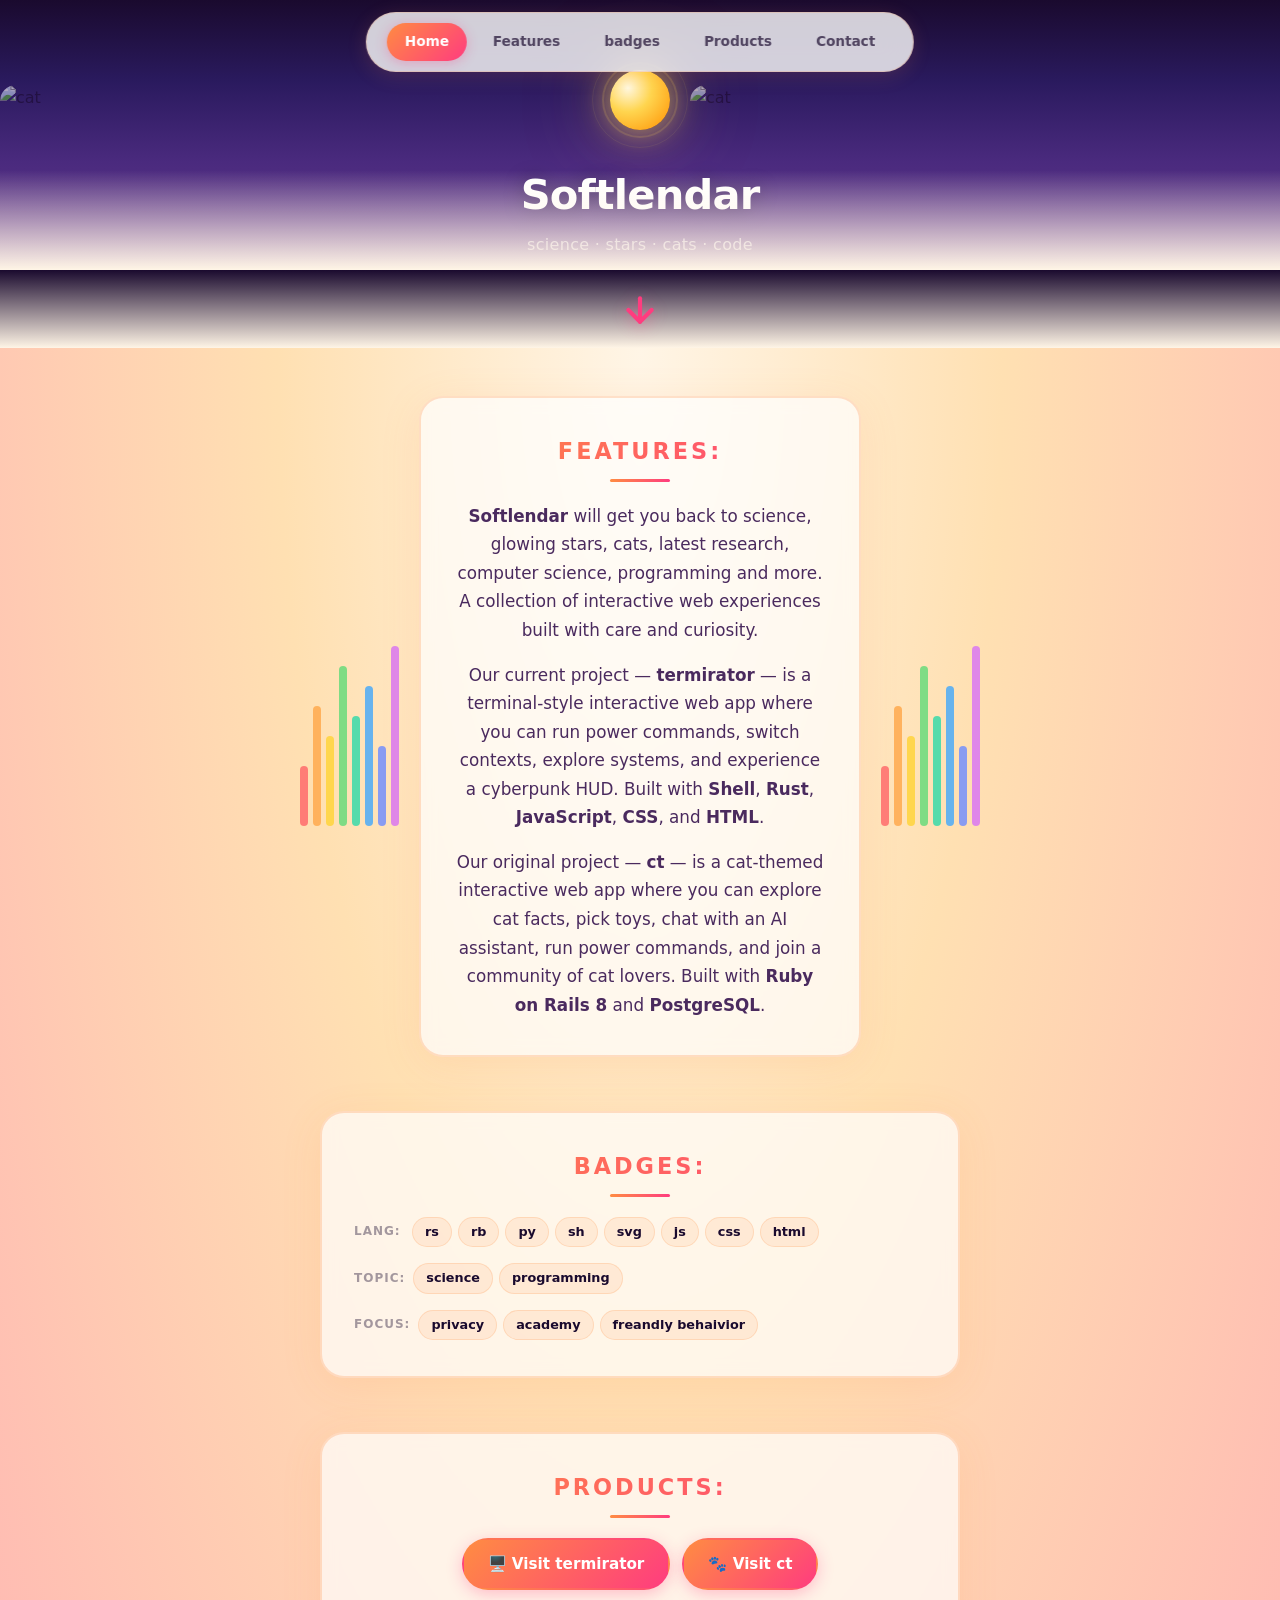
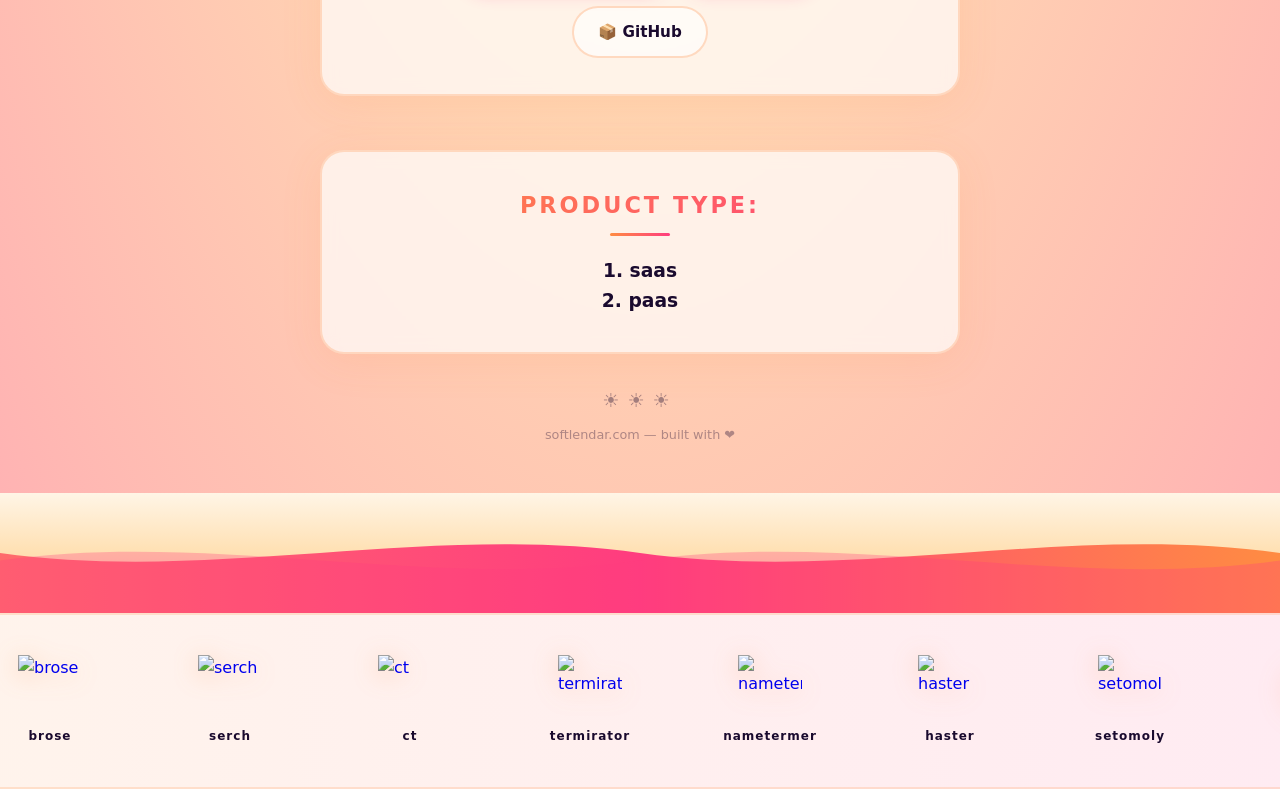
==== commit ed6468ed: "landing: marquee links + labels, new logos, shimmer system, product type card index.html: - Marquee " ====
--- a/index.html
+++ b/index.html
@@ -124,37 +124,6 @@
                         <strong>Ruby on Rails 8</strong> and
                         <strong>PostgreSQL</strong>.
                     </p>
-
-                    <div class="badge-categories">
-                        <div class="badge-group">
-                            <span class="badge-label">lang</span>
-                            <div class="badge-row">
-                                <span class="badge">rb</span>
-                                <span class="badge">rs</span>
-                                <span class="badge">sh</span>
-                                <span class="badge">py</span>
-                                <span class="badge">js</span>
-                                <span class="badge">css</span>
-                                <span class="badge">html</span>
-                            </div>
-                        </div>
-                        <div class="badge-group">
-                            <span class="badge-label">topic</span>
-                            <div class="badge-row">
-                                <span class="badge">science</span>
-                                <span class="badge">programming</span>
-                                <span class="badge">friendly</span>
-                                <span class="badge">time</span>
-                            </div>
-                        </div>
-                        <div class="badge-group">
-                            <span class="badge-label">focus</span>
-                            <div class="badge-row">
-                                <span class="badge">privacy</span>
-                                <span class="badge">academy</span>
-                            </div>
-                        </div>
-                    </div>
                 </div>
 
                 <div class="volume-bar right-bar">
@@ -174,7 +143,7 @@
                 <h2 id="head-title:badges">badges:</h2>
                 <div class="badge-categories">
                     <div class="badge-group">
-                        <span class="badge-label">lang</span>
+                        <span class="badge-label">lang:</span>
                         <div class="badge-row">
                             <span class="badge">rs</span>
                             <span class="badge">rb</span>
@@ -187,14 +156,14 @@
                         </div>
                     </div>
                     <div class="badge-group">
-                        <span class="badge-label">topic</span>
+                        <span class="badge-label">topic:</span>
                         <div class="badge-row">
                             <span class="badge">science</span>
                             <span class="badge">programming</span>
                         </div>
                     </div>
                     <div class="badge-group">
-                        <span class="badge-label">focus</span>
+                        <span class="badge-label">focus:</span>
                         <div class="badge-row">
                             <span class="badge">privacy</span>
                             <span class="badge">academy</span>
@@ -235,6 +204,13 @@
                         📦 GitHub
                     </a>
                 </div>
+            </div>
+
+            <!-- Product Type Card -->
+            <div class="context-card" id="type">
+                <h2 id="head-title:type">product type:</h2>
+                <h3>1. saas</h3>
+                <h3>2. paas</h3>
             </div>
 
             <div class="paws" aria-hidden="true">☀️☀️☀️</div>
@@ -279,328 +255,439 @@
         <section class="logo-marquee">
             <div class="marquee-track">
                 <div class="marquee-item">
-                    <img
-                        src="brose_logo.svg"
-                        alt="brose"
-                        width="64"
-                        height="64"
-                    />
-                </div>
-                <div class="marquee-item">
-                    <img
-                        src="serch_logo.svg"
-                        alt="serch"
-                        width="64"
-                        height="64"
-                    />
-                </div>
-                <div class="marquee-item">
-                    <img src="ct_logo.svg" alt="ct" width="64" height="64" />
-                </div>
-                <div class="marquee-item">
-                    <img
-                        src="termirator_logo.svg"
-                        alt="termirator"
-                        width="64"
-                        height="64"
-                    />
-                </div>
-                <div class="marquee-item">
-                    <img
-                        src="nametermer_logo.svg"
-                        alt="nametermer"
-                        width="64"
-                        height="64"
-                    />
-                </div>
-                <div class="marquee-item">
-                    <img
-                        src="haster_logo.svg"
-                        alt="haster"
-                        width="64"
-                        height="64"
-                    />
-                </div>
-                <div class="marquee-item">
-                    <img
-                        src="setomoly_logo.svg"
-                        alt="setomoly"
-                        width="64"
-                        height="64"
-                    />
-                </div>
-                <!-- redarbot -->
-                <div class="marquee-item">
-                    <svg
-                        xmlns="http://www.w3.org/2000/svg"
-                        viewBox="0 0 100 100"
-                    >
-                        <circle
-                            cx="50"
-                            cy="50"
-                            r="42"
-                            fill="none"
-                            stroke="#ff8c42"
-                            stroke-width="3"
-                        />
-                        <line
-                            x1="50"
-                            y1="50"
-                            x2="85"
-                            y2="25"
-                            stroke="#ff8c42"
-                            stroke-width="3"
-                            stroke-linecap="round"
-                        />
-                        <circle cx="50" cy="50" r="10" fill="#ff3c7f" />
-                        <circle cx="50" cy="50" r="4" fill="#fff" />
-                    </svg>
-                </div>
-                <!-- dobart -->
-                <div class="marquee-item">
-                    <svg
-                        xmlns="http://www.w3.org/2000/svg"
-                        viewBox="0 0 100 100"
-                    >
-                        <line
-                            x1="5"
-                            y1="50"
-                            x2="60"
-                            y2="50"
-                            stroke="#ff8c42"
-                            stroke-width="3"
-                            stroke-linecap="round"
-                        />
-                        <line
-                            x1="10"
-                            y1="45"
-                            x2="50"
-                            y2="45"
-                            stroke="#ff3c7f"
-                            stroke-width="2"
-                            stroke-linecap="round"
-                            opacity="0.5"
-                        />
-                        <line
-                            x1="10"
-                            y1="55"
-                            x2="50"
-                            y2="55"
-                            stroke="#ff3c7f"
-                            stroke-width="2"
-                            stroke-linecap="round"
-                            opacity="0.5"
-                        />
-                        <path
-                            d="M30 28 L30 72 L50 72 Q68 72 68 50 Q68 28 50 28 Z"
-                            fill="#ff8c42"
-                            stroke="#ff3c7f"
-                            stroke-width="2.5"
-                            stroke-linejoin="round"
-                        />
-                    </svg>
-                </div>
-                <!-- bylothon -->
-                <div class="marquee-item">
-                    <svg
-                        xmlns="http://www.w3.org/2000/svg"
-                        viewBox="0 0 100 100"
-                    >
-                        <circle
-                            cx="50"
-                            cy="50"
-                            r="42"
-                            fill="none"
-                            stroke="#ff8c42"
-                            stroke-width="3"
-                        />
-                        <path
-                            d="M28 50 L18 40 L28 30"
-                            fill="none"
-                            stroke="#ff3c7f"
-                            stroke-width="4"
-                            stroke-linecap="round"
-                            stroke-linejoin="round"
-                        />
-                        <path
-                            d="M72 50 L82 40 L72 30"
-                            fill="none"
-                            stroke="#ff3c7f"
-                            stroke-width="4"
-                            stroke-linecap="round"
-                            stroke-linejoin="round"
-                        />
-                        <line
-                            x1="50"
-                            y1="28"
-                            x2="50"
-                            y2="72"
-                            stroke="#ff8c42"
-                            stroke-width="4"
-                            stroke-linecap="round"
-                        />
-                    </svg>
+                    <a href="/brose" class="marquee-link">
+                        <img
+                            src="brose_logo.svg"
+                            alt="brose"
+                            width="64"
+                            height="64"
+                        />
+                    </a>
+                    <span class="marquee-label">brose</span>
+                </div>
+                <div class="marquee-item">
+                    <a href="/serch" class="marquee-link">
+                        <img
+                            src="serch_logo.svg"
+                            alt="serch"
+                            width="64"
+                            height="64"
+                        />
+                    </a>
+                    <span class="marquee-label">serch</span>
+                </div>
+                <div class="marquee-item">
+                    <a href="/catlearning" class="marquee-link">
+                        <img
+                            src="ct_logo.svg"
+                            alt="ct"
+                            width="64"
+                            height="64"
+                        />
+                    </a>
+                    <span class="marquee-label">ct</span>
+                </div>
+                <div class="marquee-item">
+                    <a href="/termirator" class="marquee-link">
+                        <img
+                            src="termirator_logo.svg"
+                            alt="termirator"
+                            width="64"
+                            height="64"
+                        />
+                    </a>
+                    <span class="marquee-label">termirator</span>
+                </div>
+                <div class="marquee-item">
+                    <a href="/nametermer" class="marquee-link">
+                        <img
+                            src="nametermer_logo.svg"
+                            alt="nametermer"
+                            width="64"
+                            height="64"
+                        />
+                    </a>
+                    <span class="marquee-label">nametermer</span>
+                </div>
+                <div class="marquee-item">
+                    <a href="/haster" class="marquee-link">
+                        <img
+                            src="haster_logo.svg"
+                            alt="haster"
+                            width="64"
+                            height="64"
+                        />
+                    </a>
+                    <span class="marquee-label">haster</span>
+                </div>
+                <div class="marquee-item">
+                    <a href="/setomoly" class="marquee-link">
+                        <img
+                            src="setomoly_logo.svg"
+                            alt="setomoly"
+                            width="64"
+                            height="64"
+                        />
+                    </a>
+                    <span class="marquee-label">setomoly</span>
+                </div>
+                <div class="marquee-item">
+                    <a href="/wilgo" class="marquee-link">
+                        <img
+                            src="wilgo_logo.svg"
+                            alt="wilgo"
+                            width="64"
+                            height="64"
+                        />
+                    </a>
+                    <span class="marquee-label">wilgo</span>
+                </div>
+                <div class="marquee-item">
+                    <a href="/wildo" class="marquee-link">
+                        <img
+                            src="wildo_logo.svg"
+                            alt="wildo"
+                            width="64"
+                            height="64"
+                        />
+                    </a>
+                    <span class="marquee-label">wildo</span>
+                </div>
+                <div class="marquee-item">
+                    <a href="/redarbot" class="marquee-link">
+                        <svg
+                            xmlns="http://www.w3.org/2000/svg"
+                            viewBox="0 0 100 100"
+                        >
+                            <circle
+                                cx="50"
+                                cy="50"
+                                r="42"
+                                fill="none"
+                                stroke="#ff8c42"
+                                stroke-width="3"
+                            />
+                            <line
+                                x1="50"
+                                y1="50"
+                                x2="85"
+                                y2="25"
+                                stroke="#ff8c42"
+                                stroke-width="3"
+                                stroke-linecap="round"
+                            />
+                            <circle cx="50" cy="50" r="10" fill="#ff3c7f" />
+                            <circle cx="50" cy="50" r="4" fill="#fff" />
+                        </svg>
+                    </a>
+                    <span class="marquee-label">redarbot</span>
+                </div>
+                <div class="marquee-item">
+                    <a href="/dobart" class="marquee-link">
+                        <svg
+                            xmlns="http://www.w3.org/2000/svg"
+                            viewBox="0 0 100 100"
+                        >
+                            <line
+                                x1="5"
+                                y1="50"
+                                x2="60"
+                                y2="50"
+                                stroke="#ff8c42"
+                                stroke-width="3"
+                                stroke-linecap="round"
+                            />
+                            <line
+                                x1="10"
+                                y1="45"
+                                x2="50"
+                                y2="45"
+                                stroke="#ff3c7f"
+                                stroke-width="2"
+                                stroke-linecap="round"
+                                opacity="0.5"
+                            />
+                            <line
+                                x1="10"
+                                y1="55"
+                                x2="50"
+                                y2="55"
+                                stroke="#ff3c7f"
+                                stroke-width="2"
+                                stroke-linecap="round"
+                                opacity="0.5"
+                            />
+                            <path
+                                d="M30 28 L30 72 L50 72 Q68 72 68 50 Q68 28 50 28 Z"
+                                fill="#ff8c42"
+                                stroke="#ff3c7f"
+                                stroke-width="2.5"
+                                stroke-linejoin="round"
+                            />
+                        </svg>
+                    </a>
+                    <span class="marquee-label">dobart</span>
+                </div>
+                <div class="marquee-item">
+                    <a href="/bylothon" class="marquee-link">
+                        <svg
+                            xmlns="http://www.w3.org/2000/svg"
+                            viewBox="0 0 100 100"
+                        >
+                            <circle
+                                cx="50"
+                                cy="50"
+                                r="42"
+                                fill="none"
+                                stroke="#ff8c42"
+                                stroke-width="3"
+                            />
+                            <path
+                                d="M28 50 L18 40 L28 30"
+                                fill="none"
+                                stroke="#ff3c7f"
+                                stroke-width="4"
+                                stroke-linecap="round"
+                                stroke-linejoin="round"
+                            />
+                            <path
+                                d="M72 50 L82 40 L72 30"
+                                fill="none"
+                                stroke="#ff3c7f"
+                                stroke-width="4"
+                                stroke-linecap="round"
+                                stroke-linejoin="round"
+                            />
+                            <line
+                                x1="50"
+                                y1="28"
+                                x2="50"
+                                y2="72"
+                                stroke="#ff8c42"
+                                stroke-width="4"
+                                stroke-linecap="round"
+                            />
+                        </svg>
+                    </a>
+                    <span class="marquee-label">bylothon</span>
+                </div>
+                <div class="marquee-item">
+                    <a href="/wilgo" class="marquee-link">
+                        <img
+                            src="wilgo_logo.svg"
+                            alt="wilgo"
+                            width="64"
+                            height="64"
+                        />
+                    </a>
+                    <span class="marquee-label">wilgo</span>
+                </div>
+                <div class="marquee-item">
+                    <a href="/wildo" class="marquee-link">
+                        <img
+                            src="wildo_logo.svg"
+                            alt="wildo"
+                            width="64"
+                            height="64"
+                        />
+                    </a>
+                    <span class="marquee-label">wildo</span>
                 </div>
                 <!-- Duplicates for seamless loop -->
                 <div class="marquee-item">
-                    <img
-                        src="brose_logo.svg"
-                        alt="brose"
-                        width="64"
-                        height="64"
-                    />
-                </div>
-                <div class="marquee-item">
-                    <img
-                        src="serch_logo.svg"
-                        alt="serch"
-                        width="64"
-                        height="64"
-                    />
-                </div>
-                <div class="marquee-item">
-                    <img src="ct_logo.svg" alt="ct" width="64" height="64" />
-                </div>
-                <div class="marquee-item">
-                    <img
-                        src="termirator_logo.svg"
-                        alt="termirator"
-                        width="64"
-                        height="64"
-                    />
-                </div>
-                <div class="marquee-item">
-                    <img
-                        src="nametermer_logo.svg"
-                        alt="nametermer"
-                        width="64"
-                        height="64"
-                    />
-                </div>
-                <div class="marquee-item">
-                    <img
-                        src="haster_logo.svg"
-                        alt="haster"
-                        width="64"
-                        height="64"
-                    />
-                </div>
-                <div class="marquee-item">
-                    <img
-                        src="setomoly_logo.svg"
-                        alt="setomoly"
-                        width="64"
-                        height="64"
-                    />
-                </div>
-                <div class="marquee-item">
-                    <svg
-                        xmlns="http://www.w3.org/2000/svg"
-                        viewBox="0 0 100 100"
-                    >
-                        <circle
-                            cx="50"
-                            cy="50"
-                            r="42"
-                            fill="none"
-                            stroke="#ff8c42"
-                            stroke-width="3"
-                        />
-                        <line
-                            x1="50"
-                            y1="50"
-                            x2="85"
-                            y2="25"
-                            stroke="#ff8c42"
-                            stroke-width="3"
-                            stroke-linecap="round"
-                        />
-                        <circle cx="50" cy="50" r="10" fill="#ff3c7f" />
-                        <circle cx="50" cy="50" r="4" fill="#fff" />
-                    </svg>
-                </div>
-                <div class="marquee-item">
-                    <svg
-                        xmlns="http://www.w3.org/2000/svg"
-                        viewBox="0 0 100 100"
-                    >
-                        <line
-                            x1="5"
-                            y1="50"
-                            x2="60"
-                            y2="50"
-                            stroke="#ff8c42"
-                            stroke-width="3"
-                            stroke-linecap="round"
-                        />
-                        <line
-                            x1="10"
-                            y1="45"
-                            x2="50"
-                            y2="45"
-                            stroke="#ff3c7f"
-                            stroke-width="2"
-                            stroke-linecap="round"
-                            opacity="0.5"
-                        />
-                        <line
-                            x1="10"
-                            y1="55"
-                            x2="50"
-                            y2="55"
-                            stroke="#ff3c7f"
-                            stroke-width="2"
-                            stroke-linecap="round"
-                            opacity="0.5"
-                        />
-                        <path
-                            d="M30 28 L30 72 L50 72 Q68 72 68 50 Q68 28 50 28 Z"
-                            fill="#ff8c42"
-                            stroke="#ff3c7f"
-                            stroke-width="2.5"
-                            stroke-linejoin="round"
-                        />
-                    </svg>
-                </div>
-                <div class="marquee-item">
-                    <svg
-                        xmlns="http://www.w3.org/2000/svg"
-                        viewBox="0 0 100 100"
-                    >
-                        <circle
-                            cx="50"
-                            cy="50"
-                            r="42"
-                            fill="none"
-                            stroke="#ff8c42"
-                            stroke-width="3"
-                        />
-                        <path
-                            d="M28 50 L18 40 L28 30"
-                            fill="none"
-                            stroke="#ff3c7f"
-                            stroke-width="4"
-                            stroke-linecap="round"
-                            stroke-linejoin="round"
-                        />
-                        <path
-                            d="M72 50 L82 40 L72 30"
-                            fill="none"
-                            stroke="#ff3c7f"
-                            stroke-width="4"
-                            stroke-linecap="round"
-                            stroke-linejoin="round"
-                        />
-                        <line
-                            x1="50"
-                            y1="28"
-                            x2="50"
-                            y2="72"
-                            stroke="#ff8c42"
-                            stroke-width="4"
-                            stroke-linecap="round"
-                        />
-                    </svg>
+                    <a href="/brose" class="marquee-link">
+                        <img
+                            src="brose_logo.svg"
+                            alt="brose"
+                            width="64"
+                            height="64"
+                        />
+                    </a>
+                    <span class="marquee-label">brose</span>
+                </div>
+                <div class="marquee-item">
+                    <a href="/serch" class="marquee-link">
+                        <img
+                            src="serch_logo.svg"
+                            alt="serch"
+                            width="64"
+                            height="64"
+                        />
+                    </a>
+                    <span class="marquee-label">serch</span>
+                </div>
+                <div class="marquee-item">
+                    <a href="/catlearning" class="marquee-link">
+                        <img
+                            src="ct_logo.svg"
+                            alt="ct"
+                            width="64"
+                            height="64"
+                        />
+                    </a>
+                    <span class="marquee-label">ct</span>
+                </div>
+                <div class="marquee-item">
+                    <a href="/termirator" class="marquee-link">
+                        <img
+                            src="termirator_logo.svg"
+                            alt="termirator"
+                            width="64"
+                            height="64"
+                        />
+                    </a>
+                    <span class="marquee-label">termirator</span>
+                </div>
+                <div class="marquee-item">
+                    <a href="/nametermer" class="marquee-link">
+                        <img
+                            src="nametermer_logo.svg"
+                            alt="nametermer"
+                            width="64"
+                            height="64"
+                        />
+                    </a>
+                    <span class="marquee-label">nametermer</span>
+                </div>
+                <div class="marquee-item">
+                    <a href="/haster" class="marquee-link">
+                        <img
+                            src="haster_logo.svg"
+                            alt="haster"
+                            width="64"
+                            height="64"
+                        />
+                    </a>
+                    <span class="marquee-label">haster</span>
+                </div>
+                <div class="marquee-item">
+                    <a href="/setomoly" class="marquee-link">
+                        <img
+                            src="setomoly_logo.svg"
+                            alt="setomoly"
+                            width="64"
+                            height="64"
+                        />
+                    </a>
+                    <span class="marquee-label">setomoly</span>
+                </div>
+                <div class="marquee-item">
+                    <a href="/redarbot" class="marquee-link">
+                        <svg
+                            xmlns="http://www.w3.org/2000/svg"
+                            viewBox="0 0 100 100"
+                        >
+                            <circle
+                                cx="50"
+                                cy="50"
+                                r="42"
+                                fill="none"
+                                stroke="#ff8c42"
+                                stroke-width="3"
+                            />
+                            <line
+                                x1="50"
+                                y1="50"
+                                x2="85"
+                                y2="25"
+                                stroke="#ff8c42"
+                                stroke-width="3"
+                                stroke-linecap="round"
+                            />
+                            <circle cx="50" cy="50" r="10" fill="#ff3c7f" />
+                            <circle cx="50" cy="50" r="4" fill="#fff" />
+                        </svg>
+                    </a>
+                    <span class="marquee-label">redarbot</span>
+                </div>
+                <div class="marquee-item">
+                    <a href="/dobart" class="marquee-link">
+                        <svg
+                            xmlns="http://www.w3.org/2000/svg"
+                            viewBox="0 0 100 100"
+                        >
+                            <line
+                                x1="5"
+                                y1="50"
+                                x2="60"
+                                y2="50"
+                                stroke="#ff8c42"
+                                stroke-width="3"
+                                stroke-linecap="round"
+                            />
+                            <line
+                                x1="10"
+                                y1="45"
+                                x2="50"
+                                y2="45"
+                                stroke="#ff3c7f"
+                                stroke-width="2"
+                                stroke-linecap="round"
+                                opacity="0.5"
+                            />
+                            <line
+                                x1="10"
+                                y1="55"
+                                x2="50"
+                                y2="55"
+                                stroke="#ff3c7f"
+                                stroke-width="2"
+                                stroke-linecap="round"
+                                opacity="0.5"
+                            />
+                            <path
+                                d="M30 28 L30 72 L50 72 Q68 72 68 50 Q68 28 50 28 Z"
+                                fill="#ff8c42"
+                                stroke="#ff3c7f"
+                                stroke-width="2.5"
+                                stroke-linejoin="round"
+                            />
+                        </svg>
+                    </a>
+                    <span class="marquee-label">dobart</span>
+                </div>
+                <div class="marquee-item">
+                    <a href="/bylothon" class="marquee-link">
+                        <svg
+                            xmlns="http://www.w3.org/2000/svg"
+                            viewBox="0 0 100 100"
+                        >
+                            <circle
+                                cx="50"
+                                cy="50"
+                                r="42"
+                                fill="none"
+                                stroke="#ff8c42"
+                                stroke-width="3"
+                            />
+                            <path
+                                d="M28 50 L18 40 L28 30"
+                                fill="none"
+                                stroke="#ff3c7f"
+                                stroke-width="4"
+                                stroke-linecap="round"
+                                stroke-linejoin="round"
+                            />
+                            <path
+                                d="M72 50 L82 40 L72 30"
+                                fill="none"
+                                stroke="#ff3c7f"
+                                stroke-width="4"
+                                stroke-linecap="round"
+                                stroke-linejoin="round"
+                            />
+                            <line
+                                x1="50"
+                                y1="28"
+                                x2="50"
+                                y2="72"
+                                stroke="#ff8c42"
+                                stroke-width="4"
+                                stroke-linecap="round"
+                            />
+                        </svg>
+                    </a>
+                    <span class="marquee-label">bylothon</span>
                 </div>
             </div>
         </section>
--- a/landing.css
+++ b/landing.css
@@ -302,6 +302,41 @@
     pointer-events: none;
     z-index: 1;
 }
+.card-badges::after {
+    content: "";
+    position: absolute;
+    top: 0;
+    left: -100%;
+    width: 100%;
+    height: 100%;
+    background: linear-gradient(
+        90deg,
+        transparent,
+        rgba(255, 107, 107, 0.35),
+        transparent
+    );
+    animation: shimmer-pass 1.17s ease-in-out infinite;
+    pointer-events: none;
+    z-index: 1;
+}
+
+.card-links::after {
+    content: "";
+    position: absolute;
+    top: 0;
+    left: -100%;
+    width: 100%;
+    height: 100%;
+    background: linear-gradient(
+        90deg,
+        transparent,
+        rgba(255, 183, 77, 0.35),
+        transparent
+    );
+    animation: shimmer-pass 1.17s ease-in-out infinite;
+    pointer-events: none;
+    z-index: 1;
+}
 
 @keyframes shimmer-pass {
     0% {
@@ -706,7 +741,22 @@
     align-items: center;
     gap: 8px;
     min-width: 100px;
-    cursor: pointer;
+}
+
+.marquee-link {
+    display: flex;
+    flex-direction: column;
+    align-items: center;
+    text-decoration: none;
+}
+
+.marquee-label {
+    font-size: 12px;
+    font-weight: 600;
+    color: #1a0a2e;
+    text-transform: lowercase;
+    letter-spacing: 1px;
+    text-decoration: none;
 }
 
 .marquee-item svg,
@@ -717,8 +767,8 @@
     transition: transform 0.3s ease;
 }
 
-.marquee-item:hover svg,
-.marquee-item:hover img {
+.marquee-link:hover img,
+.marquee-link:hover svg {
     transform: scale(1.2);
 }
 
@@ -1166,6 +1216,10 @@
         height: 48px;
     }
 
+    .marquee-label {
+        font-size: 11px;
+    }
+
     .marquee-track {
         gap: 50px;
     }
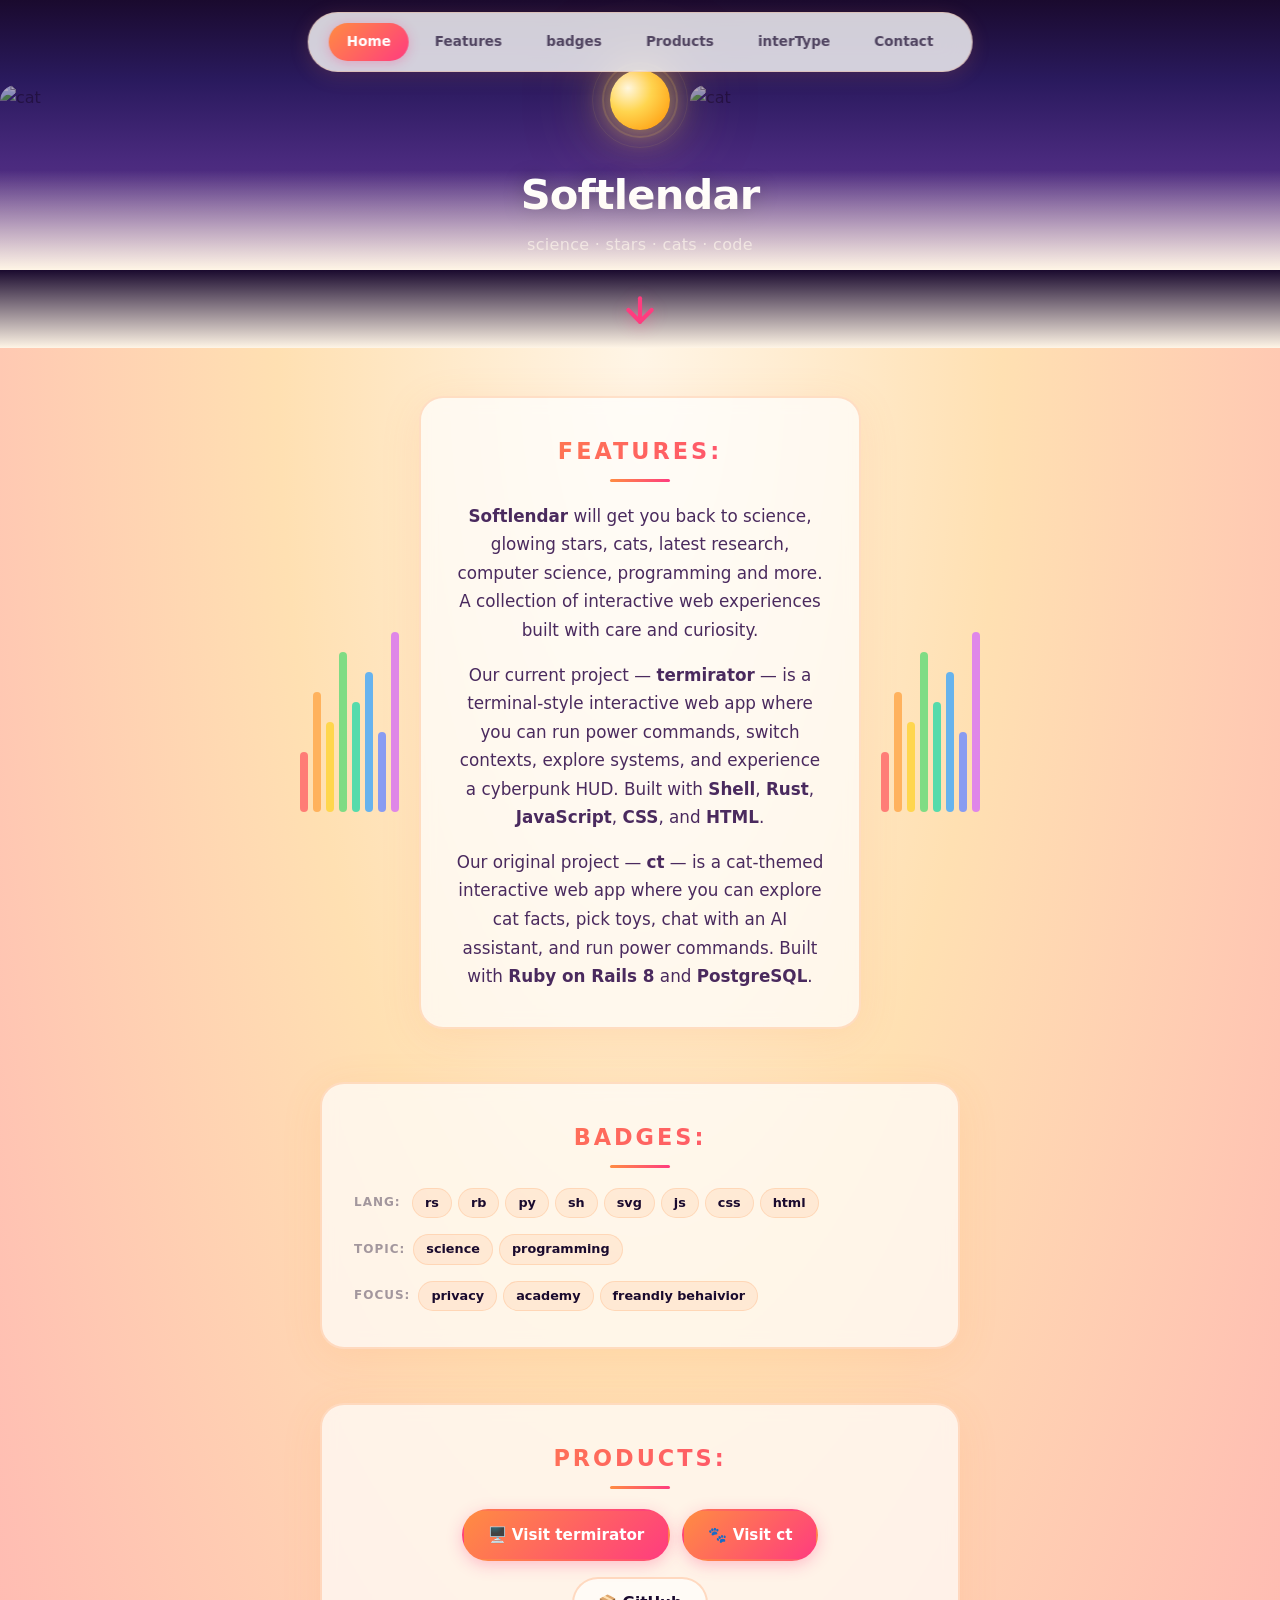
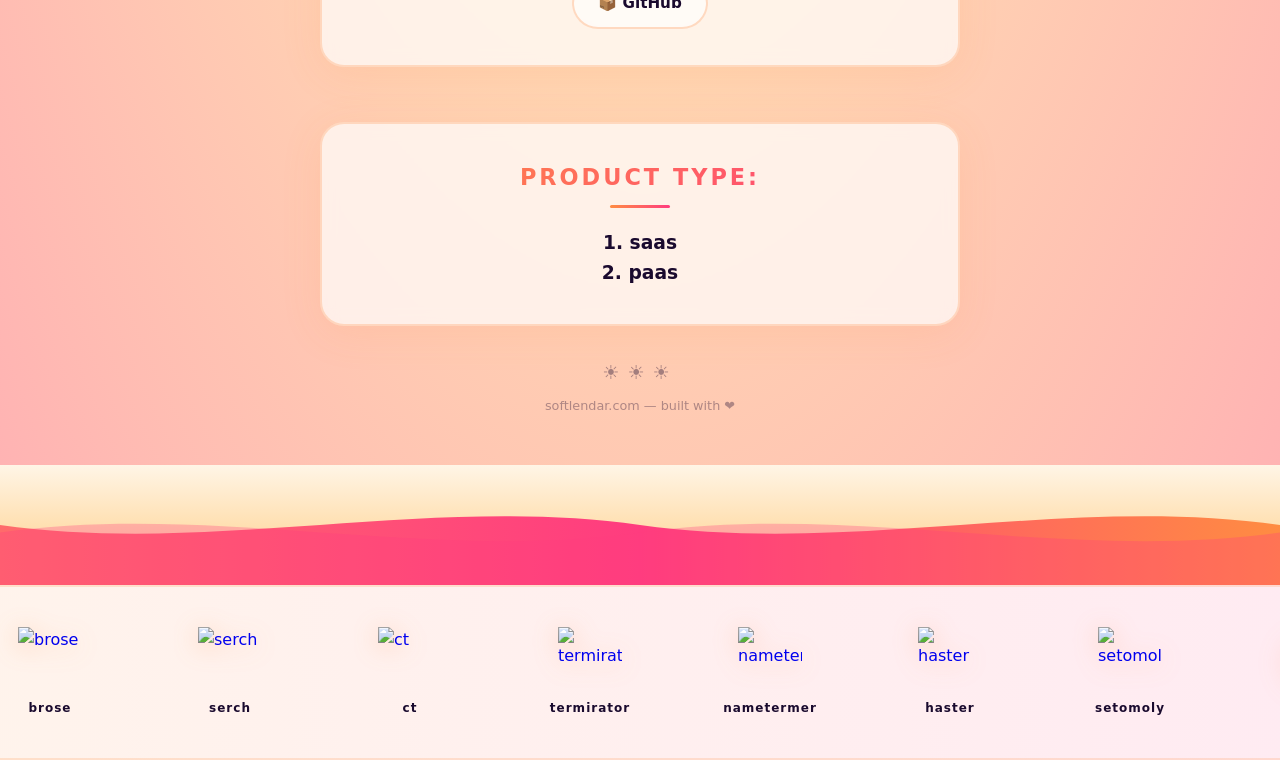
==== commit 4c5dd71a: "var:3.1 — add interType nav link in index.html" ====
--- a/index.html
+++ b/index.html
@@ -34,6 +34,7 @@
                 <a href="#features" class="hero-nav-link">Features</a>
                 <a href="#badges" class="hero-nav-link">badges</a>
                 <a href="#links" class="hero-nav-link">Products</a>
+                <a href="/interType" class="hero-nav-link">interType</a>
                 <a href="mailto:shambilaiyaz@proton.me" class="hero-nav-link"
                     >Contact</a
                 >
@@ -119,8 +120,8 @@
                     <p>
                         Our original project — <strong>ct</strong> — is a
                         cat-themed interactive web app where you can explore cat
-                        facts, pick toys, chat with an AI assistant, run power
-                        commands, and join a community of cat lovers. Built with
+                        facts, pick toys, chat with an AI assistant, and run
+                        power commands. Built with
                         <strong>Ruby on Rails 8</strong> and
                         <strong>PostgreSQL</strong>.
                     </p>
@@ -207,7 +208,7 @@
             </div>
 
             <!-- Product Type Card -->
-            <div class="context-card" id="type">
+            <div class="context-card card-type" id="type">
                 <h2 id="head-title:type">product type:</h2>
                 <h3>1. saas</h3>
                 <h3>2. paas</h3>
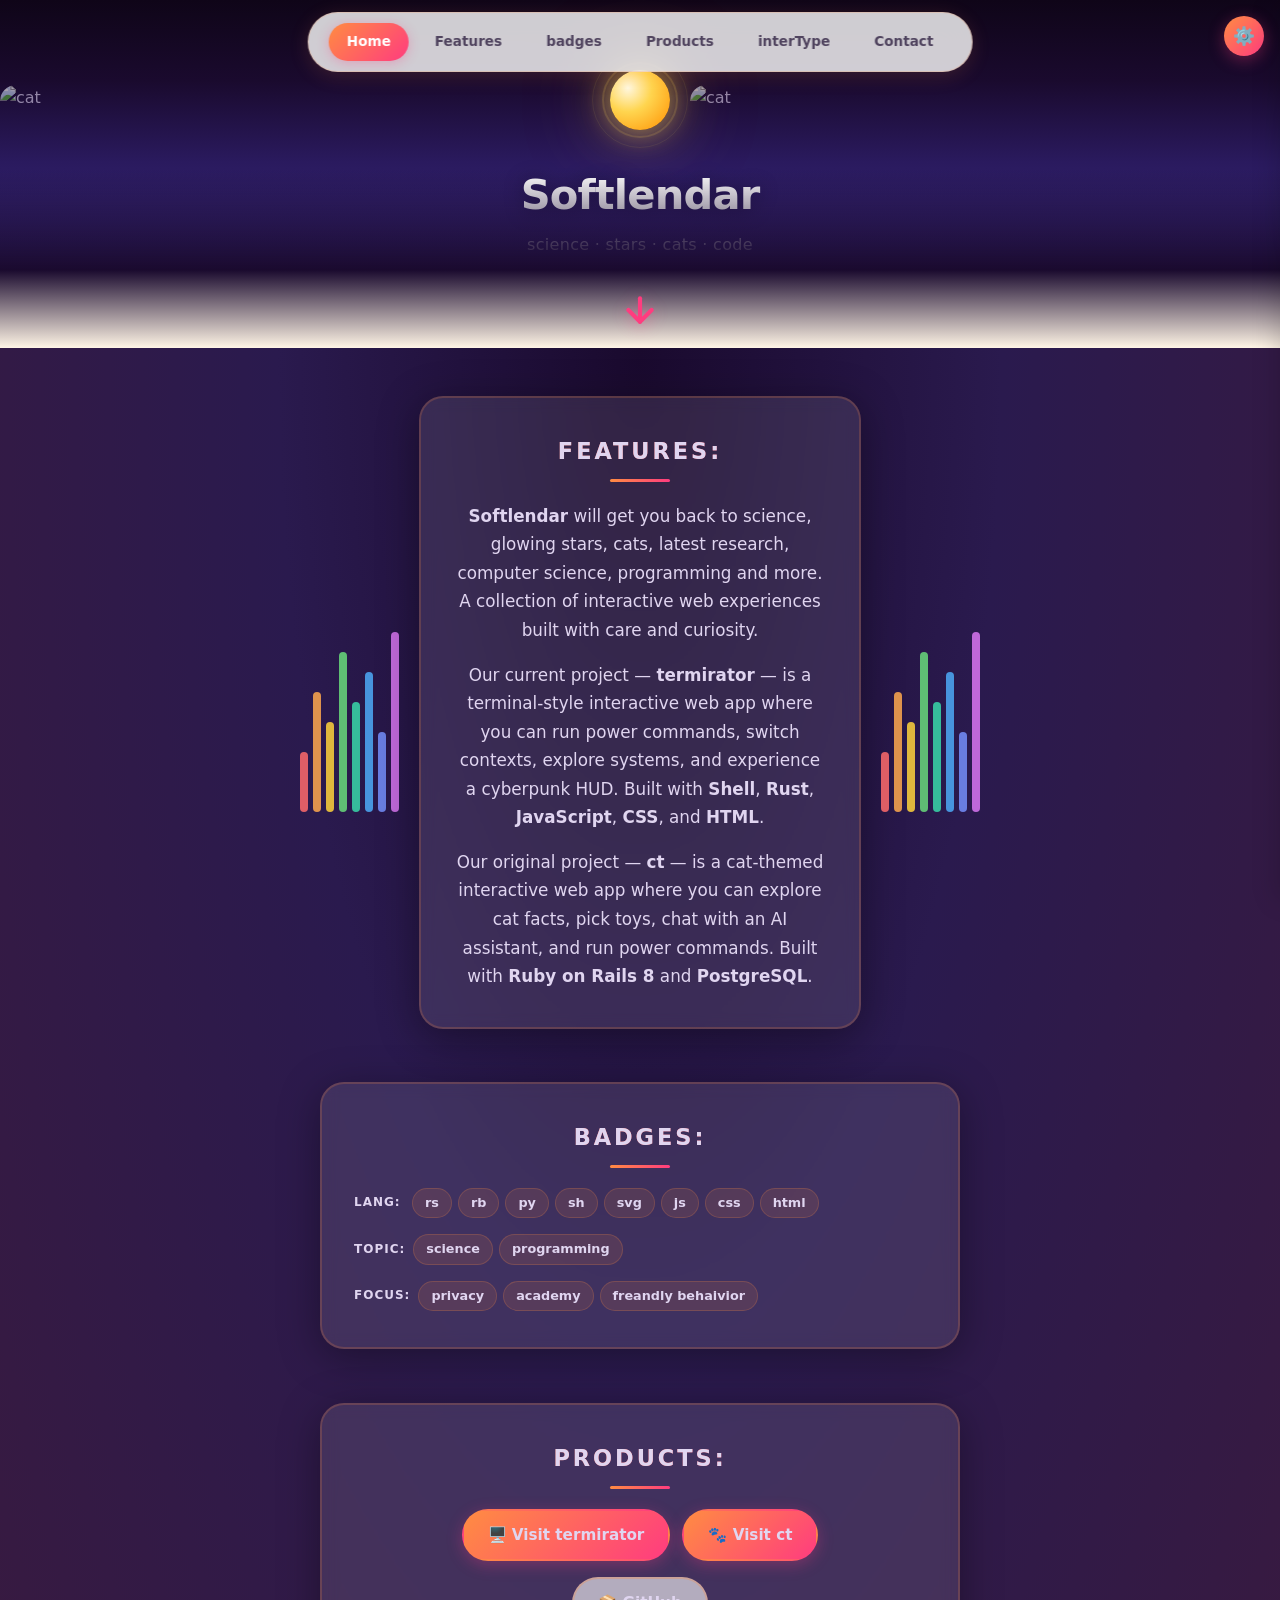
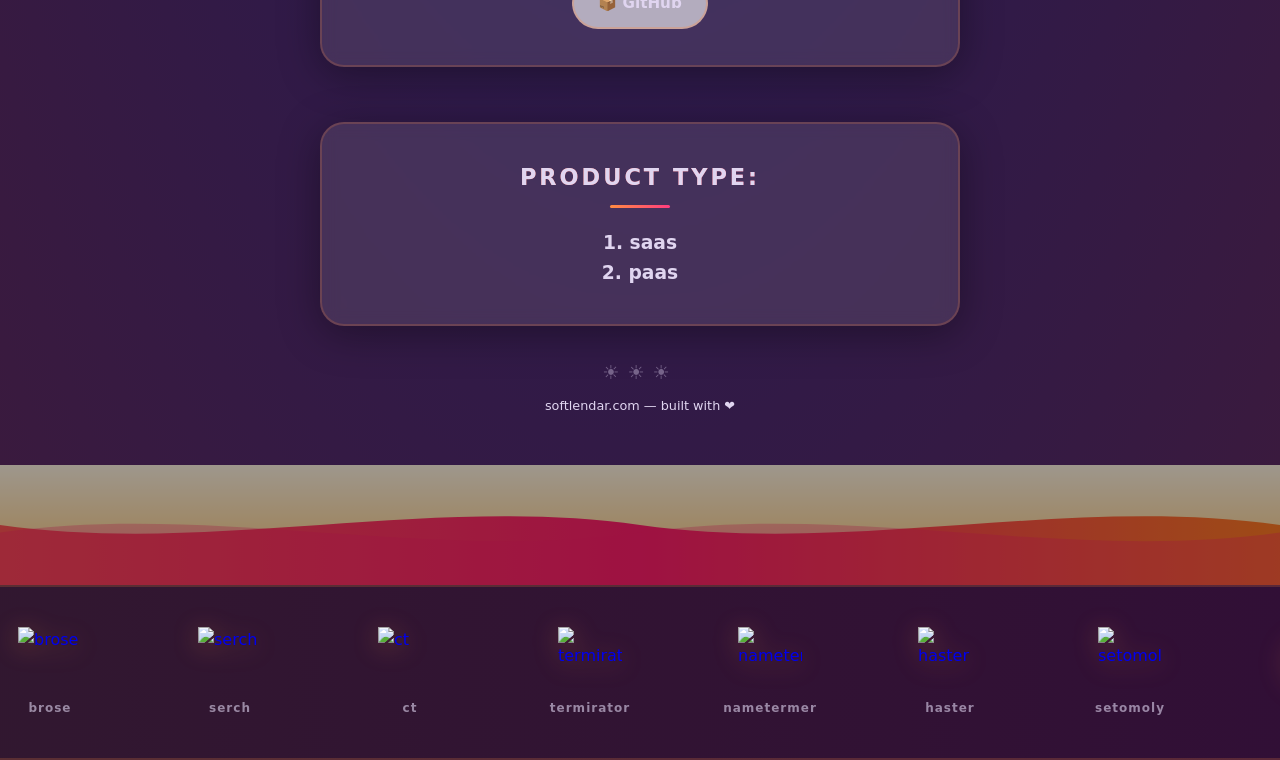
==== commit c8ca9be0: "var:4 — settings panel, card reader, dark mode, interType dots - index.html — settings toggle button" ====
--- a/index.html
+++ b/index.html
@@ -27,6 +27,43 @@
         <link rel="icon" href="softlendar_logo.svg" />
     </head>
     <body>
+        <!-- Settings Toggle -->
+        <button
+            id="settings-btn"
+            class="settings-btn"
+            aria-label="Settings"
+            title="Settings"
+        >
+            ⚙️
+        </button>
+
+        <!-- Settings Panel -->
+        <div id="settings-shade" class="settings-shade"></div>
+        <div id="settings-panel" class="settings-panel">
+            <div class="settings-panel-head">
+                <span class="settings-panel-title">⚙️ Settings</span>
+                <span id="settings-close" class="settings-panel-close">
+                    ×
+                </span>
+            </div>
+            <div class="settings-panel-body">
+                <div class="settings-row">
+                    <span class="settings-label">Dark Mode</span>
+                    <div class="settings-toggle" id="dark-toggle"></div>
+                </div>
+                <div class="settings-row">
+                    <span class="settings-label">Reader</span>
+                    <div class="settings-toggle" id="reader-toggle"></div>
+                </div>
+                <div class="settings-row">
+                    <span class="settings-label">Read Cards</span>
+                    <button id="reader-play-btn" class="settings-play-btn">
+                        ▶ Play
+                    </button>
+                </div>
+            </div>
+        </div>
+
         <!-- Fixed Nav Bar -->
         <nav class="hero-nav">
             <div class="hero-nav-links">
@@ -1049,5 +1086,107 @@
                 });
             })();
         </script>
+
+        <script>
+            (function () {
+                "use strict";
+
+                const panel = document.getElementById("settings-panel");
+                const shade = document.getElementById("settings-shade");
+                const btn = document.getElementById("settings-btn");
+                const closeBtn = document.getElementById("settings-close");
+                const darkToggle = document.getElementById("dark-toggle");
+                const readerToggle = document.getElementById("reader-toggle");
+                const playBtn = document.getElementById("reader-play-btn");
+
+                let readerOn = false;
+                let reading = false;
+
+                function openPanel() {
+                    panel.classList.add("active");
+                    shade.classList.add("active");
+                }
+                function closePanel() {
+                    panel.classList.remove("active");
+                    shade.classList.remove("active");
+                }
+                function applyTheme() {
+                    const isLight =
+                        localStorage.getItem("landing-theme") === "light";
+                    document.documentElement.setAttribute(
+                        "data-theme",
+                        isLight ? "light" : "dark",
+                    );
+                    if (darkToggle) {
+                        darkToggle.classList.toggle("on", isLight);
+                    }
+                }
+                function toggleTheme() {
+                    const isLight = !(
+                        localStorage.getItem("landing-theme") === "light"
+                    );
+                    localStorage.setItem(
+                        "landing-theme",
+                        isLight ? "light" : "dark",
+                    );
+                    applyTheme();
+                }
+                function toggleReader() {
+                    readerOn = !readerOn;
+                    if (readerToggle) {
+                        readerToggle.classList.toggle("on", readerOn);
+                    }
+                }
+                function speak(text) {
+                    if (!window.speechSynthesis || !readerOn) return;
+                    const utter = new SpeechSynthesisUtterance(text);
+                    utter.rate = 1;
+                    utter.pitch = 1;
+                    window.speechSynthesis.speak(utter);
+                }
+                function highlightCard(el, dur) {
+                    if (!el) return;
+                    el.style.transition = "box-shadow 0.3s";
+                    el.style.boxShadow =
+                        "0 0 0 4px #ff8c42, 0 8px 40px rgba(255,140,66,0.3)";
+                    setTimeout(function () {
+                        el.style.boxShadow = "";
+                    }, dur);
+                }
+                async function readCards() {
+                    if (reading) return;
+                    reading = true;
+                    const cards = [
+                        { id: "features", name: "Features" },
+                        { id: "badges", name: "Badges" },
+                        { id: "links", name: "Products" },
+                        { id: "type", name: "Product Type" },
+                    ];
+                    for (let i = 0; i < cards.length; i++) {
+                        const card = document.getElementById(cards[i].id);
+                        if (!card) continue;
+                        highlightCard(card, 3000);
+                        const text =
+                            cards[i].name + ". " + card.textContent.trim();
+                        speak(text.replace(/\s+/g, " "));
+                        await new Promise(function (resolve) {
+                            setTimeout(resolve, 3500);
+                        });
+                    }
+                    reading = false;
+                }
+
+                if (btn) btn.addEventListener("click", openPanel);
+                if (closeBtn) closeBtn.addEventListener("click", closePanel);
+                if (shade) shade.addEventListener("click", closePanel);
+                if (darkToggle)
+                    darkToggle.addEventListener("click", toggleTheme);
+                if (readerToggle)
+                    readerToggle.addEventListener("click", toggleReader);
+                if (playBtn) playBtn.addEventListener("click", readCards);
+
+                applyTheme();
+            })();
+        </script>
     </body>
 </html>
--- a/landing.css
+++ b/landing.css
@@ -331,6 +331,24 @@
         90deg,
         transparent,
         rgba(255, 183, 77, 0.35),
+        transparent
+    );
+    animation: shimmer-pass 1.17s ease-in-out infinite;
+    pointer-events: none;
+    z-index: 1;
+}
+
+.card-type::after {
+    content: "";
+    position: absolute;
+    top: 0;
+    left: -100%;
+    width: 100%;
+    height: 100%;
+    background: linear-gradient(
+        90deg,
+        transparent,
+        rgba(77, 171, 247, 0.35),
         transparent
     );
     animation: shimmer-pass 1.17s ease-in-out infinite;
@@ -1245,3 +1263,421 @@
         font-size: 1.2rem;
     }
 }
+
+/* ===================================================================================
+ * interType SECTION — static clone of catlearning.fyi/interType/
+ * =================================================================================== */
+
+.intertype-section {
+    padding: 40px 24px;
+    background: linear-gradient(180deg, #fff5e6 0%, #ffe0b2 50%, #ffb3b3 100%);
+    display: flex;
+    justify-content: center;
+}
+
+.intertype-card {
+    max-width: 720px;
+    width: 100%;
+    background: #1a0a2e;
+    border-radius: 16px;
+    overflow: hidden;
+    box-shadow: 0 12px 48px rgba(26, 10, 46, 0.3);
+    border: 2px solid rgba(255, 140, 66, 0.3);
+    color: #e0d5f0;
+    font-family: "SFMono-Regular", "Fira Code", "Cascadia Code", monospace;
+    font-size: 0.9rem;
+    line-height: 1.6;
+    display: flex;
+    flex-direction: column;
+    padding: 16px;
+    gap: 12px;
+}
+
+.intertype-header {
+    display: flex;
+    align-items: center;
+    gap: 12px;
+    padding-bottom: 12px;
+    border-bottom: 1px solid rgba(255, 255, 255, 0.08);
+    font-size: 0.8rem;
+    color: rgba(255, 255, 255, 0.5);
+}
+
+.intertype-moon {
+    font-size: 1.2rem;
+}
+
+.intertype-hamburger {
+    font-size: 1rem;
+    cursor: pointer;
+}
+
+.intertype-title {
+    flex: 1;
+    text-align: center;
+    color: #ff8c42;
+    font-weight: 600;
+}
+
+.intertype-history,
+.intertype-settings,
+.intertype-help,
+.intertype-autoread {
+    cursor: pointer;
+    transition: color 0.2s;
+}
+
+.intertype-history:hover,
+.intertype-settings:hover,
+.intertype-help:hover,
+.intertype-autoread:hover {
+    color: #ff8c42;
+}
+
+.intertype-back {
+    display: inline-flex;
+    align-items: center;
+    gap: 6px;
+    padding: 8px 20px;
+    border-radius: 40px;
+    background: linear-gradient(135deg, #ff8c42, #ff3c7f);
+    color: #fff;
+    font-weight: 600;
+    font-size: 0.8rem;
+    cursor: pointer;
+    border: none;
+    box-shadow: 0 4px 16px rgba(255, 60, 127, 0.3);
+    transition:
+        transform 0.2s,
+        box-shadow 0.2s,
+        filter 0.2s;
+    margin: 4px 0;
+}
+
+.intertype-back:hover {
+    transform: translateY(-2px) scale(1.03);
+    box-shadow: 0 6px 24px rgba(255, 60, 127, 0.45);
+    filter: brightness(1.1);
+    color: #fff;
+}
+
+.intertype-number {
+    font-size: 1.4rem;
+    font-weight: 700;
+    color: #ff8c42;
+    text-align: center;
+    padding: 12px 0;
+    border-bottom: 1px solid rgba(255, 255, 255, 0.08);
+}
+
+.intertype-avatars {
+    display: flex;
+    justify-content: center;
+    gap: 16px;
+    font-size: 2rem;
+    padding: 16px 0;
+}
+
+.intertype-greeting {
+    text-align: center;
+    padding: 16px;
+    color: rgba(224, 213, 240, 0.9);
+    font-size: 1rem;
+    line-height: 1.7;
+}
+
+.intertype-input-line {
+    display: flex;
+    align-items: center;
+    gap: 8px;
+    padding-top: 12px;
+    border-top: 1px solid rgba(255, 255, 255, 0.08);
+}
+
+.intertype-input {
+    flex: 1;
+    background: rgba(0, 0, 0, 0.3);
+    border: 1px solid rgba(255, 140, 66, 0.2);
+    border-radius: 8px;
+    padding: 10px 14px;
+    color: #e0d5f0;
+    font-family: inherit;
+    font-size: 0.9rem;
+    outline: none;
+    transition: border-color 0.2s;
+}
+
+.intertype-input:focus {
+    border-color: #ff8c42;
+}
+
+.intertype-input::placeholder {
+    color: rgba(224, 213, 240, 0.3);
+}
+
+.intertype-stop,
+.intertype-send {
+    background: transparent;
+    border: 1px solid rgba(255, 140, 66, 0.3);
+    border-radius: 8px;
+    color: #ff8c42;
+    padding: 8px 12px;
+    cursor: pointer;
+    font-size: 1rem;
+    transition: all 0.2s;
+}
+
+.intertype-stop:hover,
+.intertype-send:hover {
+    background: rgba(255, 140, 66, 0.1);
+    border-color: #ff8c42;
+}
+
+/* ===================================================================================
+ * SETTINGS PANEL (top-right toggle)
+ * =================================================================================== */
+.settings-btn {
+    position: fixed;
+    top: 16px;
+    right: 16px;
+    z-index: 999;
+    width: 40px;
+    height: 40px;
+    border-radius: 50%;
+    background: linear-gradient(135deg, #ff8c42, #ff3c7f);
+    border: none;
+    box-shadow: 0 4px 16px rgba(255, 60, 127, 0.35);
+    color: #fff;
+    font-size: 1.1rem;
+    cursor: pointer;
+    transition:
+        transform 0.2s,
+        box-shadow 0.2s;
+    display: flex;
+    align-items: center;
+    justify-content: center;
+}
+.settings-btn:hover {
+    transform: scale(1.1);
+    box-shadow: 0 6px 22px rgba(255, 60, 127, 0.5);
+}
+
+.settings-shade {
+    position: fixed;
+    inset: 0;
+    background: rgba(0, 0, 0, 0.4);
+    z-index: 998;
+    opacity: 0;
+    pointer-events: none;
+    transition: opacity 0.3s;
+}
+.settings-shade.active {
+    opacity: 1;
+    pointer-events: all;
+}
+
+.settings-panel {
+    position: fixed;
+    top: 0;
+    right: 0;
+    width: 280px;
+    height: 100vh;
+    background: var(--settings-card, #fff);
+    border-left: 1px solid rgba(255, 140, 66, 0.2);
+    box-shadow: -4px 0 24px rgba(0, 0, 0, 0.15);
+    z-index: 999;
+    display: flex;
+    flex-direction: column;
+    padding: 20px 24px;
+    transform: translateX(100%);
+    transition: transform 0.3s ease;
+}
+.settings-panel.active {
+    transform: translateX(0);
+}
+.settings-panel-head {
+    display: flex;
+    align-items: center;
+    justify-content: space-between;
+    margin-bottom: 24px;
+    padding-bottom: 14px;
+    border-bottom: 1px solid rgba(255, 140, 66, 0.15);
+}
+.settings-panel-title {
+    font-size: 1.1rem;
+    font-weight: 700;
+    color: var(--settings-text, #1a0a2e);
+}
+.settings-panel-close {
+    font-size: 1.6rem;
+    color: var(--settings-muted, #999);
+    cursor: pointer;
+    line-height: 1;
+    transition: color 0.2s;
+}
+.settings-panel-close:hover {
+    color: #ff8c42;
+}
+.settings-row {
+    display: flex;
+    align-items: center;
+    justify-content: space-between;
+    padding: 14px 0;
+    border-bottom: 1px solid rgba(255, 140, 66, 0.1);
+}
+.settings-label {
+    font-size: 0.95rem;
+    font-weight: 600;
+    color: var(--settings-text, #1a0a2e);
+}
+.settings-toggle {
+    width: 44px;
+    height: 24px;
+    background: rgba(0, 0, 0, 0.15);
+    border-radius: 12px;
+    position: relative;
+    cursor: pointer;
+    transition: background 0.3s;
+}
+.settings-toggle.on {
+    background: linear-gradient(135deg, #ff8c42, #ff3c7f);
+}
+.settings-toggle::after {
+    content: "";
+    position: absolute;
+    top: 2px;
+    left: 2px;
+    width: 20px;
+    height: 20px;
+    background: #fff;
+    border-radius: 50%;
+    transition: transform 0.3s;
+    box-shadow: 0 1px 4px rgba(0, 0, 0, 0.2);
+}
+.settings-toggle.on::after {
+    transform: translateX(20px);
+}
+.settings-play-btn {
+    padding: 8px 18px;
+    border-radius: 20px;
+    border: none;
+    background: linear-gradient(135deg, #ff8c42, #ff3c7f);
+    color: #fff;
+    font-weight: 600;
+    font-size: 0.85rem;
+    cursor: pointer;
+    box-shadow: 0 3px 12px rgba(255, 60, 127, 0.3);
+    transition: transform 0.2s;
+}
+.settings-play-btn:hover {
+    transform: scale(1.05);
+}
+
+/* ---------- THEME OVERRIDES ---------- */
+[data-theme="light"] .settings-panel {
+    --settings-card: #ffffff;
+    --settings-text: #1a0a2e;
+    --settings-muted: #999;
+}
+
+[data-theme="dark"] {
+    --hero-bg: #1a0a2e;
+    --hero-end: #3a2a5e;
+    --body-bg: #1a0a2e;
+    --card-light: #2a1a4e;
+    --text-light: #e0d5f0;
+    --head-clr: #ff8c42;
+}
+
+[data-theme="dark"] .hero-section {
+    background: linear-gradient(
+        180deg,
+        #0f0518 0%,
+        #1a0a2e 30%,
+        #2a1a5e 60%,
+        #3a2a7e 100%
+    );
+}
+[data-theme="dark"] .hero-section::after {
+    background: linear-gradient(180deg, transparent 0%, #1a0a2e 100%);
+}
+[data-theme="dark"] body {
+    background: var(--body-bg);
+    color: var(--text-light);
+}
+[data-theme="dark"] .gradient-section {
+    background: radial-gradient(
+        ellipse at top,
+        #1a0a2e 0%,
+        #2a1a4e 40%,
+        #3a1a3e 100%
+    );
+}
+[data-theme="dark"] .context-card {
+    background: rgba(255, 255, 255, 0.1);
+    border-color: rgba(255, 140, 66, 0.2);
+    box-shadow: 0 8px 40px rgba(0, 0, 0, 0.35);
+}
+[data-theme="dark"] .context-card p {
+    color: var(--text-light);
+}
+[data-theme="dark"] .card-links a,
+[data-theme="dark"] .card-type h3,
+[data-theme="dark"] .badge-label,
+[data-theme="dark"] .badge,
+[data-theme="dark"] .link-btn,
+[data-theme="dark"] .footer-note,
+[data-theme="dark"] .paws,
+[data-theme="dark"] [id^="head-title"] {
+    color: var(--text-light);
+}
+[data-theme="dark"] .marquee-label {
+    color: rgba(224, 213, 240, 0.6);
+}
+[data-theme="dark"] .wave-section {
+    background: linear-gradient(180deg, #fff5e6 0%, #ffe0b2 50%, #ffb3b3 100%);
+    filter: brightness(0.6) contrast(1.2);
+}
+[data-theme="dark"] .settings-panel {
+    --settings-card: #2a1a3e;
+    --settings-text: #e0d5f0;
+    --settings-muted: rgba(224, 213, 240, 0.45);
+}
+[data-theme="dark"] .contact-card {
+    background: rgba(255, 255, 255, 0.08);
+    border-color: rgba(255, 140, 66, 0.2);
+}
+[data-theme="dark"] .contact-title {
+    color: var(--text-light);
+}
+[data-theme="dark"] .field input,
+[data-theme="dark"] .field textarea {
+    background: rgba(255, 255, 255, 0.08);
+    color: var(--text-light);
+    border-color: rgba(255, 140, 66, 0.2);
+}
+[data-theme="dark"] .terminal-card,
+[data-theme="dark"] .intertype-card {
+    background: rgba(0, 0, 0, 0.4);
+    border-color: rgba(255, 60, 127, 0.3);
+}
+
+/* Responsive interType */
+@media (max-width: 480px) {
+    .intertype-section {
+        padding: 24px 12px;
+    }
+
+    .intertype-card {
+        padding: 12px;
+    }
+
+    .intertype-header {
+        gap: 8px;
+        font-size: 0.7rem;
+    }
+
+    .intertype-greeting {
+        font-size: 0.85rem;
+    }
+}
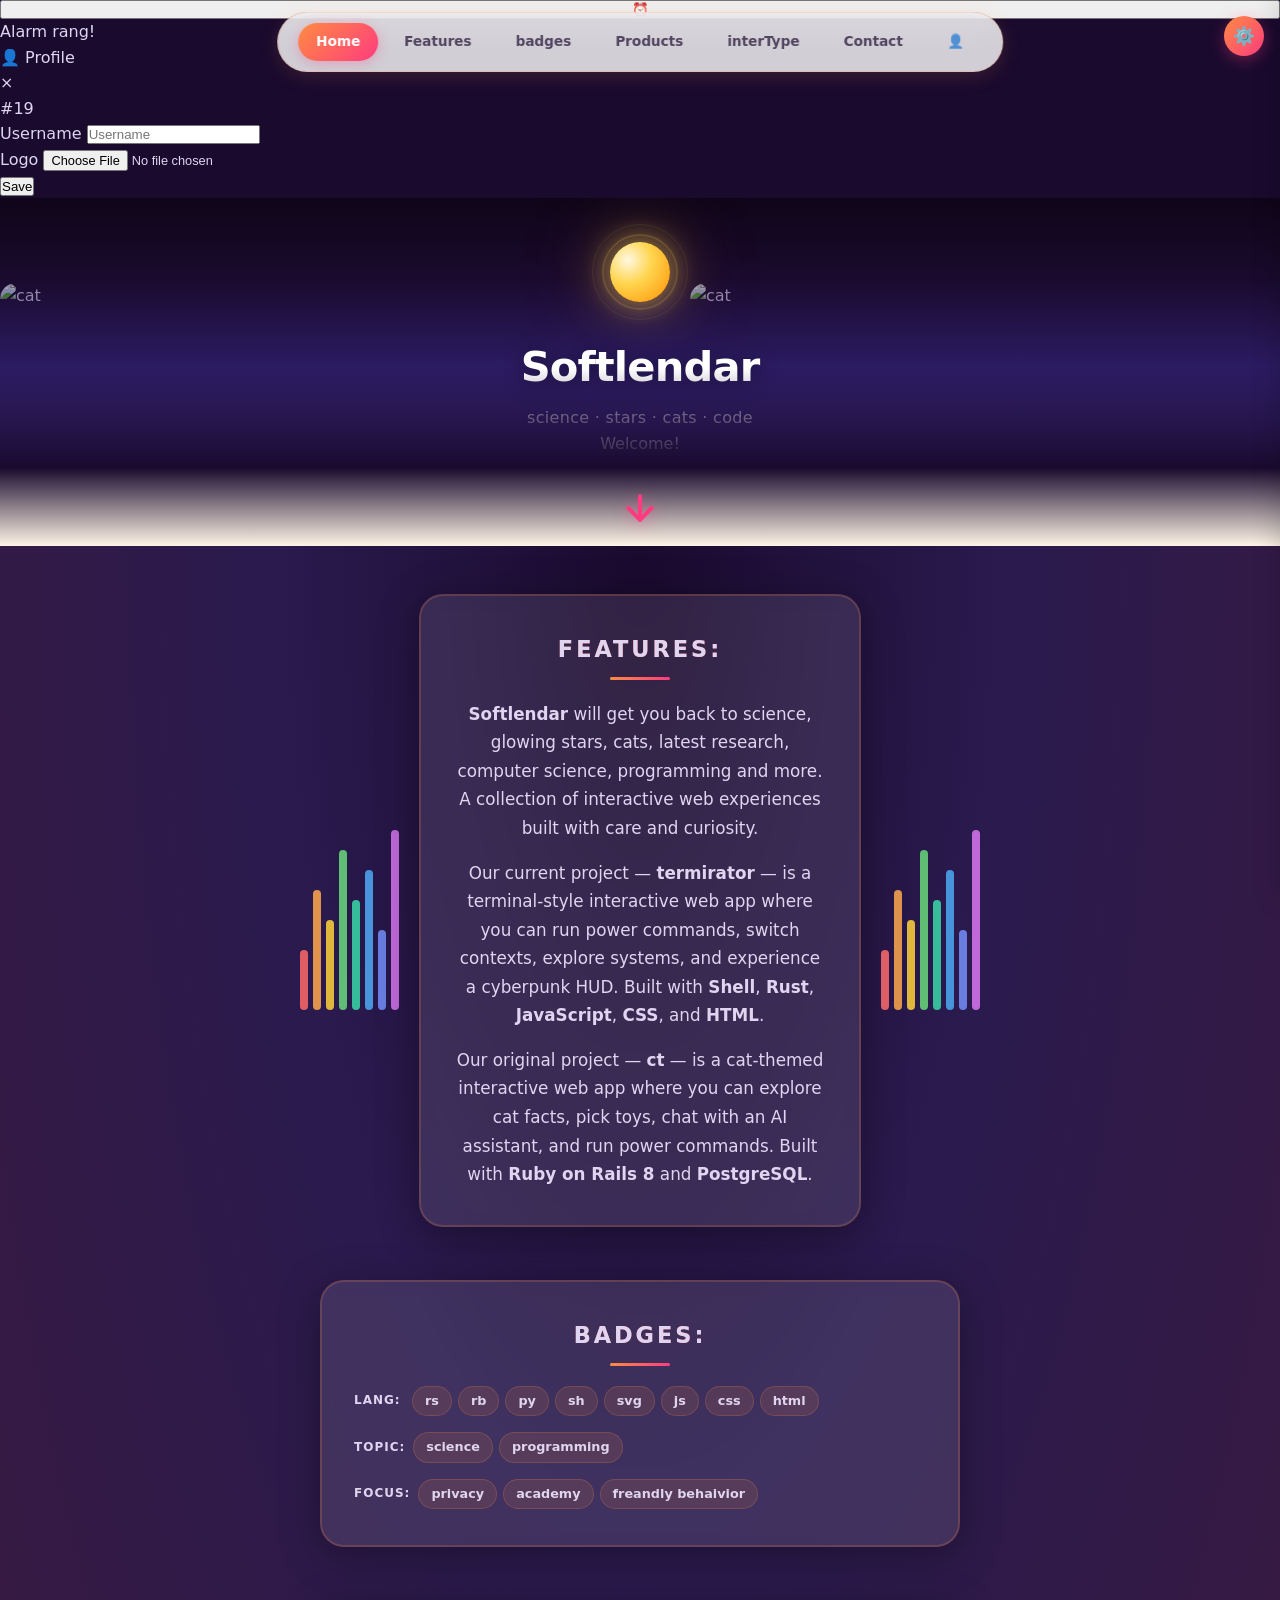
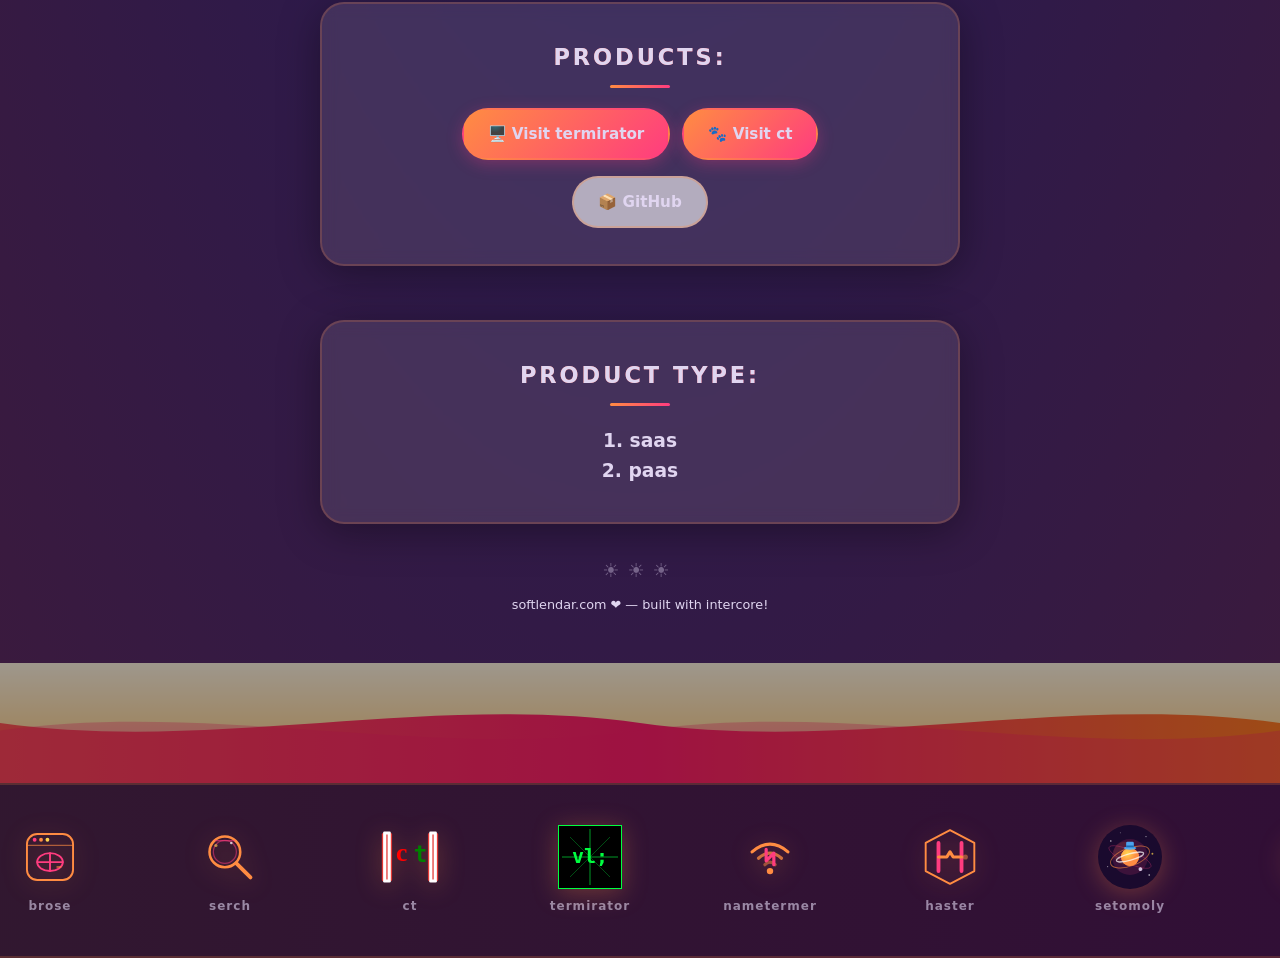
==== commit 0c3d09ff: "var:9 — move logos into logo/ folder - created logo/; moved all *_logo.svg files - updated paths in " ====
--- a/index.html
+++ b/index.html
@@ -24,7 +24,7 @@
         <meta property="og:url" content="https://softlendar.com" />
         <meta property="og:type" content="website" />
         <link rel="stylesheet" href="landing.css" />
-        <link rel="icon" href="softlendar_logo.svg" />
+        <link rel="icon" href="logo/softlendar_logo.svg" />
     </head>
     <body>
         <!-- Settings Toggle -->
@@ -36,6 +36,12 @@
         >
             ⚙️
         </button>
+
+        <!-- Alarm Widget -->
+        <button id="alarm-btn" class="alarm-btn" title="Alarm">⏰</button>
+        <div id="alarm-ring" class="alarm-ring">
+            <div class="alarm-ring-inner">Alarm rang!</div>
+        </div>
 
         <!-- Settings Panel -->
         <div id="settings-shade" class="settings-shade"></div>
@@ -75,8 +81,53 @@
                 <a href="mailto:shambilaiyaz@proton.me" class="hero-nav-link"
                     >Contact</a
                 >
+                <a href="#" class="hero-nav-link" id="hero-profile-btn">👤</a>
             </div>
         </nav>
+
+        <!-- Profile Modal -->
+        <div class="pf-modal" id="pf-modal">
+            <div class="pf-modal-bg" data-pf-close></div>
+            <div class="pf-modal-box">
+                <div class="pf-modal-head">
+                    <div class="pf-modal-title">👤 Profile</div>
+                    <div class="pf-modal-close" data-pf-close>&times;</div>
+                </div>
+                <div class="pf-modal-body">
+                    <div
+                        class="pf-row"
+                        style="justify-content: center; border-bottom: none"
+                    >
+                        <div class="pf-preview" id="pf-preview">#19</div>
+                    </div>
+                    <div class="pf-row">
+                        <span class="pf-label">Username</span>
+                        <input
+                            type="text"
+                            id="pf-username"
+                            class="pf-input"
+                            placeholder="Username"
+                            autocomplete="off"
+                        />
+                    </div>
+                    <div class="pf-row">
+                        <span class="pf-label">Logo</span>
+                        <input
+                            type="file"
+                            id="pf-logo"
+                            accept="image/*"
+                            style="max-width: 180px; font-size: 0.8rem"
+                        />
+                    </div>
+                    <div
+                        class="pf-row"
+                        style="justify-content: center; border-bottom: none"
+                    >
+                        <button class="pf-save" id="pf-save-btn">Save</button>
+                    </div>
+                </div>
+            </div>
+        </div>
 
         <!-- Top 30%: Glowing Sun Hero -->
         <section class="hero-section">
@@ -99,6 +150,7 @@
             <div class="hero-row hero-row-bot">
                 <h1 class="hero-title">Softlendar</h1>
                 <p class="hero-sub">science · stars · cats · code</p>
+                <p class="hero-greeting" id="hero-greeting"></p>
             </div>
         </section>
 
@@ -252,7 +304,9 @@
             </div>
 
             <div class="paws" aria-hidden="true">☀️☀️☀️</div>
-            <div class="footer-note">softlendar.com — built with ❤️</div>
+            <div class="footer-note">
+                softlendar.com ❤️ — built with intercore!
+            </div>
         </section>
 
         <!-- Interactive Red Wave -->
@@ -295,7 +349,7 @@
                 <div class="marquee-item">
                     <a href="/brose" class="marquee-link">
                         <img
-                            src="brose_logo.svg"
+                            src="logo/brose_logo.svg"
                             alt="brose"
                             width="64"
                             height="64"
@@ -306,7 +360,7 @@
                 <div class="marquee-item">
                     <a href="/serch" class="marquee-link">
                         <img
-                            src="serch_logo.svg"
+                            src="logo/serch_logo.svg"
                             alt="serch"
                             width="64"
                             height="64"
@@ -317,7 +371,7 @@
                 <div class="marquee-item">
                     <a href="/catlearning" class="marquee-link">
                         <img
-                            src="ct_logo.svg"
+                            src="logo/ct_logo.svg"
                             alt="ct"
                             width="64"
                             height="64"
@@ -328,7 +382,7 @@
                 <div class="marquee-item">
                     <a href="/termirator" class="marquee-link">
                         <img
-                            src="termirator_logo.svg"
+                            src="logo/termirator_logo.svg"
                             alt="termirator"
                             width="64"
                             height="64"
@@ -339,7 +393,7 @@
                 <div class="marquee-item">
                     <a href="/nametermer" class="marquee-link">
                         <img
-                            src="nametermer_logo.svg"
+                            src="logo/nametermer_logo.svg"
                             alt="nametermer"
                             width="64"
                             height="64"
@@ -350,7 +404,7 @@
                 <div class="marquee-item">
                     <a href="/haster" class="marquee-link">
                         <img
-                            src="haster_logo.svg"
+                            src="logo/haster_logo.svg"
                             alt="haster"
                             width="64"
                             height="64"
@@ -361,7 +415,7 @@
                 <div class="marquee-item">
                     <a href="/setomoly" class="marquee-link">
                         <img
-                            src="setomoly_logo.svg"
+                            src="logo/setomoly_logo.svg"
                             alt="setomoly"
                             width="64"
                             height="64"
@@ -372,7 +426,7 @@
                 <div class="marquee-item">
                     <a href="/wilgo" class="marquee-link">
                         <img
-                            src="wilgo_logo.svg"
+                            src="logo/wilgo_logo.svg"
                             alt="wilgo"
                             width="64"
                             height="64"
@@ -383,7 +437,7 @@
                 <div class="marquee-item">
                     <a href="/wildo" class="marquee-link">
                         <img
-                            src="wildo_logo.svg"
+                            src="logo/wildo_logo.svg"
                             alt="wildo"
                             width="64"
                             height="64"
@@ -512,7 +566,7 @@
                 <div class="marquee-item">
                     <a href="/wilgo" class="marquee-link">
                         <img
-                            src="wilgo_logo.svg"
+                            src="logo/wilgo_logo.svg"
                             alt="wilgo"
                             width="64"
                             height="64"
@@ -523,7 +577,7 @@
                 <div class="marquee-item">
                     <a href="/wildo" class="marquee-link">
                         <img
-                            src="wildo_logo.svg"
+                            src="logo/wildo_logo.svg"
                             alt="wildo"
                             width="64"
                             height="64"
@@ -535,7 +589,7 @@
                 <div class="marquee-item">
                     <a href="/brose" class="marquee-link">
                         <img
-                            src="brose_logo.svg"
+                            src="logo/brose_logo.svg"
                             alt="brose"
                             width="64"
                             height="64"
@@ -546,7 +600,7 @@
                 <div class="marquee-item">
                     <a href="/serch" class="marquee-link">
                         <img
-                            src="serch_logo.svg"
+                            src="logo/serch_logo.svg"
                             alt="serch"
                             width="64"
                             height="64"
@@ -557,7 +611,7 @@
                 <div class="marquee-item">
                     <a href="/catlearning" class="marquee-link">
                         <img
-                            src="ct_logo.svg"
+                            src="logo/ct_logo.svg"
                             alt="ct"
                             width="64"
                             height="64"
@@ -568,7 +622,7 @@
                 <div class="marquee-item">
                     <a href="/termirator" class="marquee-link">
                         <img
-                            src="termirator_logo.svg"
+                            src="logo/termirator_logo.svg"
                             alt="termirator"
                             width="64"
                             height="64"
@@ -579,7 +633,7 @@
                 <div class="marquee-item">
                     <a href="/nametermer" class="marquee-link">
                         <img
-                            src="nametermer_logo.svg"
+                            src="logo/nametermer_logo.svg"
                             alt="nametermer"
                             width="64"
                             height="64"
@@ -590,7 +644,7 @@
                 <div class="marquee-item">
                     <a href="/haster" class="marquee-link">
                         <img
-                            src="haster_logo.svg"
+                            src="logo/haster_logo.svg"
                             alt="haster"
                             width="64"
                             height="64"
@@ -601,7 +655,7 @@
                 <div class="marquee-item">
                     <a href="/setomoly" class="marquee-link">
                         <img
-                            src="setomoly_logo.svg"
+                            src="logo/setomoly_logo.svg"
                             alt="setomoly"
                             width="64"
                             height="64"
@@ -1188,5 +1242,166 @@
                 applyTheme();
             })();
         </script>
+
+        <script>
+            (function () {
+                "use strict";
+
+                const alarmBtn = document.getElementById("alarm-btn");
+                const alarmRing = document.getElementById("alarm-ring");
+
+                function playTone(freq, dur) {
+                    const Ctx =
+                        window.AudioContext || window.webkitAudioContext;
+                    if (!Ctx) return;
+                    const ctx = new Ctx();
+                    const osc = ctx.createOscillator();
+                    const gain = ctx.createGain();
+                    osc.type = "triangle";
+                    osc.frequency.value = freq;
+                    gain.gain.setValueAtTime(0.12, ctx.currentTime);
+                    gain.gain.exponentialRampToValueAtTime(
+                        0.001,
+                        ctx.currentTime + dur,
+                    );
+                    osc.connect(gain);
+                    gain.connect(ctx.destination);
+                    osc.start();
+                    osc.stop(ctx.currentTime + dur);
+                }
+
+                function ring() {
+                    alarmRing.classList.add("ringing");
+                    const notes = [
+                        261.63, 293.66, 329.63, 261.63, 293.66, 329.63, 392.0,
+                        329.63, 293.66, 261.63,
+                    ];
+                    const dur = 0.2;
+                    const gap = 0.1;
+                    let i = 0;
+                    function next() {
+                        if (i >= notes.length) return;
+                        playTone(notes[i], dur);
+                        i++;
+                        setTimeout(next, (dur + gap) * 1000);
+                    }
+                    next();
+                    setTimeout(function () {
+                        alarmRing.classList.remove("ringing");
+                    }, 3000);
+                }
+
+                if (alarmBtn) alarmBtn.addEventListener("click", ring);
+            })();
+        </script>
+        <script>
+            (function () {
+                const modal = document.getElementById("pf-modal");
+                const preview = document.getElementById("pf-preview");
+                const usernameInput = document.getElementById("pf-username");
+                const logoInput = document.getElementById("pf-logo");
+                const saveBtn = document.getElementById("pf-save-btn");
+                const profileBtn = document.getElementById("hero-profile-btn");
+
+                function getUser() {
+                    try {
+                        return localStorage.getItem("intertype-user");
+                    } catch (e) {
+                        return null;
+                    }
+                }
+                function getLogo() {
+                    try {
+                        return localStorage.getItem("intertype-logo");
+                    } catch (e) {
+                        return null;
+                    }
+                }
+
+                function updatePreview() {
+                    var user = getUser() || "#19";
+                    var logo = getLogo();
+                    if (logo) {
+                        preview.innerHTML =
+                            '<img src="' +
+                            logo +
+                            '" alt="" style="width:100%;height:100%;object-fit:cover;" />';
+                    } else {
+                        preview.textContent = user;
+                    }
+                }
+
+                function open() {
+                    var saved = getUser();
+                    if (saved) usernameInput.value = saved;
+                    updatePreview();
+                    modal.classList.add("active");
+                }
+                function close() {
+                    modal.classList.remove("active");
+                }
+
+                if (profileBtn)
+                    profileBtn.addEventListener("click", function (e) {
+                        e.preventDefault();
+                        open();
+                    });
+                document
+                    .querySelectorAll("[data-pf-close]")
+                    .forEach(function (el) {
+                        el.addEventListener("click", close);
+                    });
+                if (saveBtn) {
+                    saveBtn.addEventListener("click", function () {
+                        var name = usernameInput.value.trim();
+                        var file = logoInput.files[0];
+                        if (name) {
+                            try {
+                                localStorage.setItem("intertype-user", name);
+                            } catch (e) {}
+                        }
+                        if (file) {
+                            var reader = new FileReader();
+                            reader.onload = function (ev) {
+                                try {
+                                    localStorage.setItem(
+                                        "intertype-logo",
+                                        ev.target.result,
+                                    );
+                                } catch (e) {}
+                                updatePreview();
+                            };
+                            reader.readAsDataURL(file);
+                        } else {
+                            updatePreview();
+                        }
+                        close();
+                        // refresh greeting if present
+                        var greet = document.getElementById("hero-greeting");
+                        if (greet) {
+                            var u = getUser();
+                            greet.textContent = u
+                                ? "Welcome " + u + "!"
+                                : "Welcome!";
+                        }
+                    });
+                }
+            })();
+        </script>
+        <script>
+            (function () {
+                const el = document.getElementById("hero-greeting");
+                if (!el) return;
+                var user = null;
+                try {
+                    user = localStorage.getItem("intertype-user");
+                } catch (e) {}
+                if (user) {
+                    el.textContent = "Welcome " + user + "!";
+                } else {
+                    el.textContent = "Welcome!";
+                }
+            })();
+        </script>
     </body>
 </html>
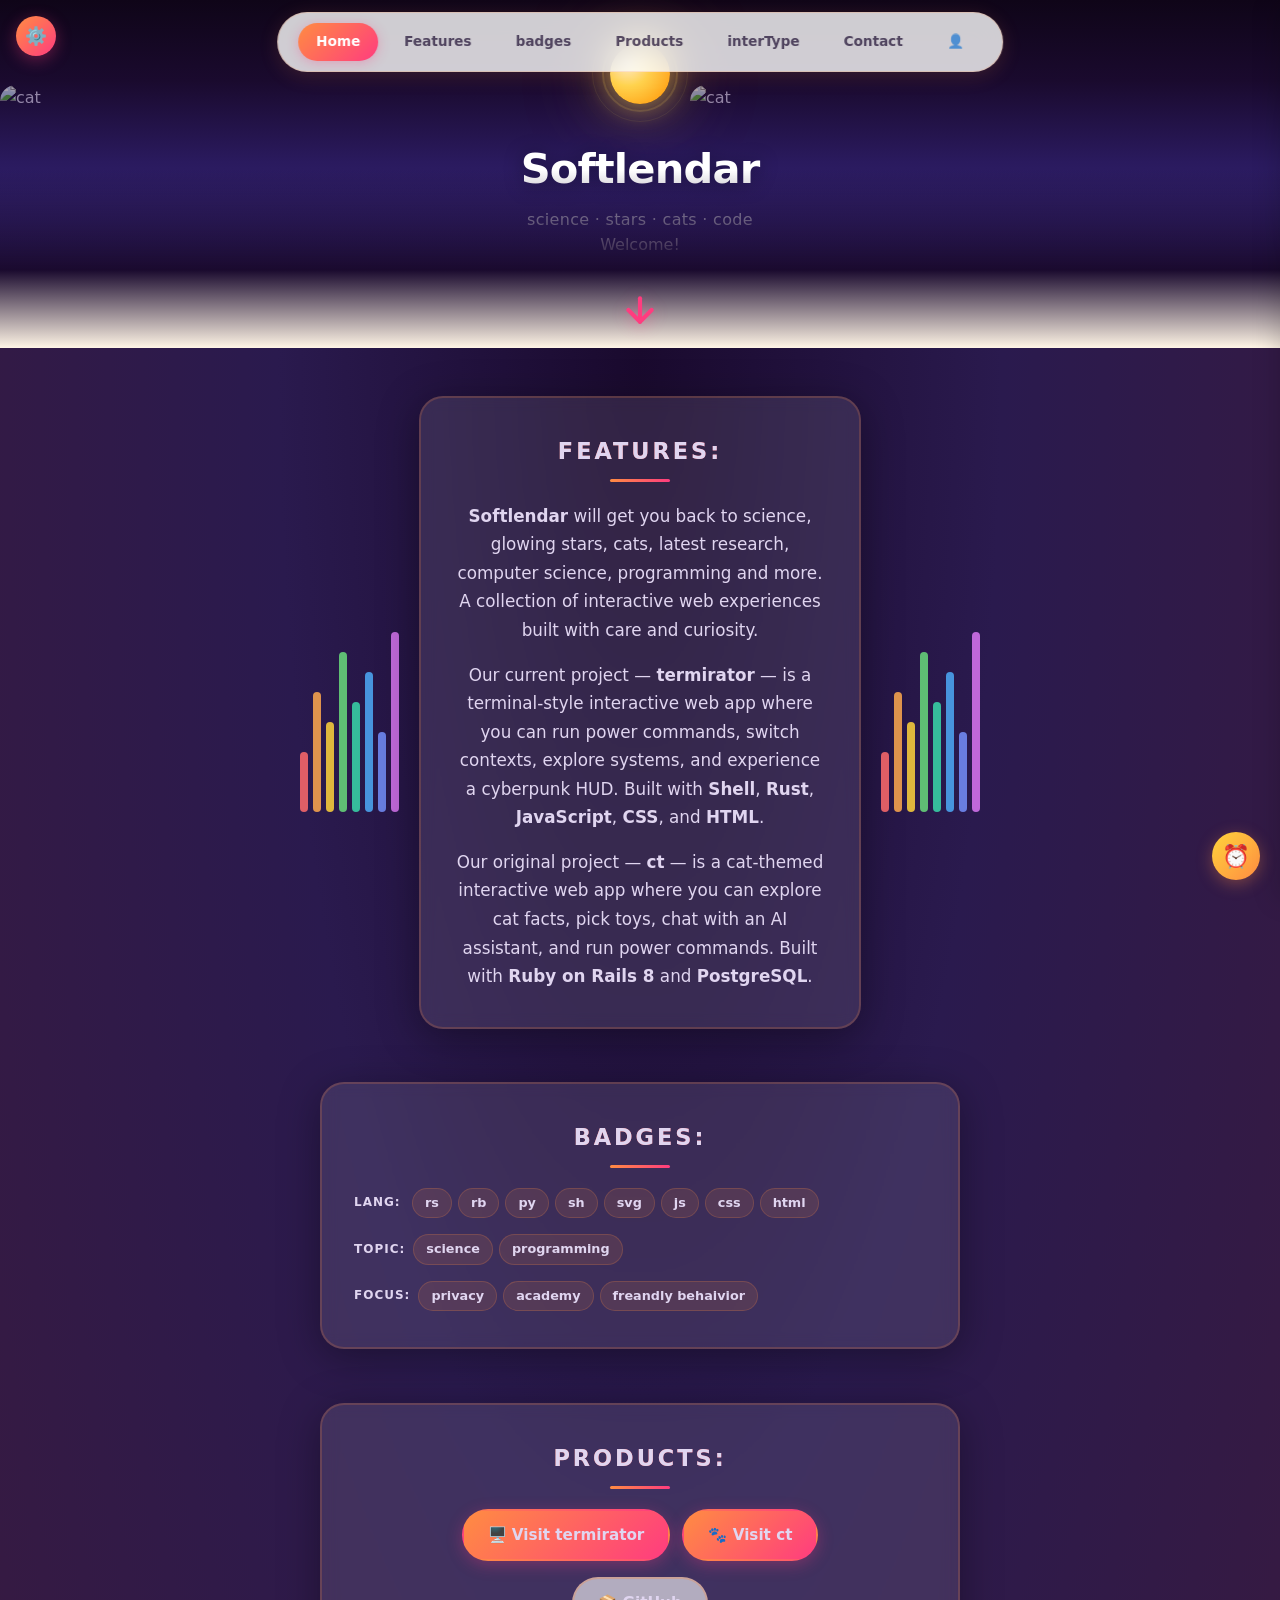
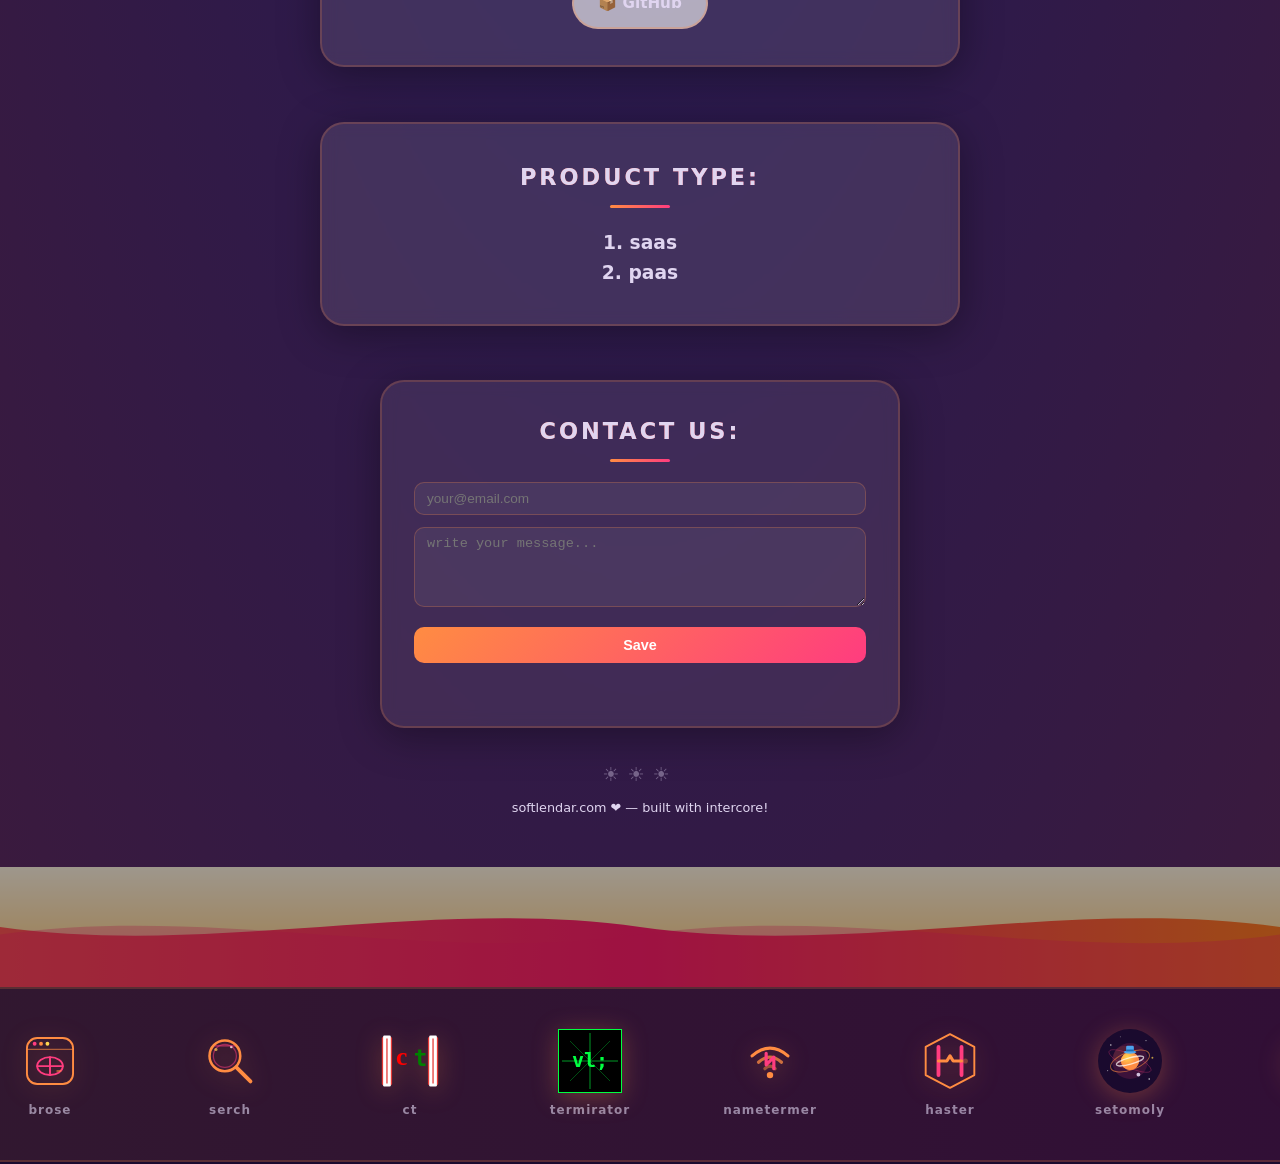
==== commit 811717b8: "var:10 — contact form + PostgreSQL data store" ====
--- a/index.html
+++ b/index.html
@@ -301,6 +301,27 @@
                 <h2 id="head-title:type">product type:</h2>
                 <h3>1. saas</h3>
                 <h3>2. paas</h3>
+            </div>
+
+            <!-- Contact Card -->
+            <div class="context-card contact-card" id="contact">
+                <h2 id="head-title:contact">contact us:</h2>
+                <div class="contact-form">
+                    <input
+                        id="user-contact-email-input"
+                        class="pf-input contact-input"
+                        type="email"
+                        placeholder="your@email.com"
+                        autocomplete="off"
+                    />
+                    <textarea
+                        id="user-contact-msg-input"
+                        class="pf-input contact-textarea"
+                        placeholder="write your message..."
+                        rows="4"
+                    ></textarea>
+                    <button id="contact-sv-btn" class="pf-save">Save</button>
+                </div>
             </div>
 
             <div class="paws" aria-hidden="true">☀️☀️☀️</div>
@@ -1403,5 +1424,54 @@
                 }
             })();
         </script>
+        <script>
+            (function () {
+                const emailInput = document.getElementById(
+                    "user-contact-email-input",
+                );
+                const msgInput = document.getElementById(
+                    "user-contact-msg-input",
+                );
+                const saveBtn = document.getElementById("contact-sv-btn");
+
+                if (!saveBtn) return;
+
+                // feedback element
+                var feedback = document.createElement("div");
+                feedback.className = "contact-feedback";
+                saveBtn.parentNode.appendChild(feedback);
+
+                saveBtn.addEventListener("click", function () {
+                    var email = emailInput.value.trim();
+                    var msg = msgInput.value.trim();
+                    if (!email || !msg) {
+                        feedback.textContent = "plese fil both email and msg";
+                        feedback.className = "contact-feedback err";
+                        return;
+                    }
+                    fetch("/api/contact", {
+                        method: "POST",
+                        headers: { "Content-Type": "application/json" },
+                        body: JSON.stringify({ email: email, msg: msg }),
+                    })
+                        .then(function (r) {
+                            if (!r.ok) throw new Error("sv failed");
+                            return r.json();
+                        })
+                        .then(function () {
+                            feedback.textContent =
+                                "msg sv! we wil reply via ur email";
+                            feedback.className = "contact-feedback ok";
+                            emailInput.value = "";
+                            msgInput.value = "";
+                        })
+                        .catch(function () {
+                            feedback.textContent =
+                                "smthn went wrong — try latr";
+                            feedback.className = "contact-feedback err";
+                        });
+                });
+            })();
+        </script>
     </body>
 </html>
--- a/landing.css
+++ b/landing.css
@@ -1434,12 +1434,12 @@
 }
 
 /* ===================================================================================
- * SETTINGS PANEL (top-right toggle)
+ * SETTINGS PANEL
  * =================================================================================== */
 .settings-btn {
     position: fixed;
     top: 16px;
-    right: 16px;
+    left: 16px;
     z-index: 999;
     width: 40px;
     height: 40px;
@@ -1573,6 +1573,80 @@
     transform: scale(1.05);
 }
 
+/* ===================================================================================
+ * ALARM WIDGET
+ * =================================================================================== */
+.alarm-btn {
+    position: fixed;
+    bottom: 20px;
+    right: 20px;
+    z-index: 900;
+    width: 48px;
+    height: 48px;
+    border-radius: 50%;
+    background: linear-gradient(135deg, #ffd43b, #ff8c42);
+    border: none;
+    box-shadow: 0 4px 16px rgba(255, 140, 66, 0.35);
+    color: #fff;
+    font-size: 1.4rem;
+    cursor: pointer;
+    transition:
+        transform 0.2s,
+        box-shadow 0.2s;
+    display: flex;
+    align-items: center;
+    justify-content: center;
+}
+.alarm-btn:hover {
+    transform: scale(1.1) rotate(15deg);
+    box-shadow: 0 6px 24px rgba(255, 140, 66, 0.5);
+}
+
+.alarm-ring {
+    position: fixed;
+    inset: 0;
+    display: flex;
+    align-items: center;
+    justify-content: center;
+    z-index: 1100;
+    opacity: 0;
+    pointer-events: none;
+    transition: opacity 0.4s;
+    background: rgba(0, 0, 0, 0.55);
+}
+.alarm-ring.ringing {
+    opacity: 1;
+    pointer-events: all;
+}
+
+.alarm-ring-inner {
+    width: 200px;
+    height: 200px;
+    border-radius: 50%;
+    background: linear-gradient(135deg, #ffd43b, #ff8c42);
+    color: #fff;
+    font-size: 1.4rem;
+    font-weight: 800;
+    display: flex;
+    align-items: center;
+    justify-content: center;
+    text-align: center;
+    box-shadow: 0 0 0 0 rgba(255, 140, 66, 0);
+    animation: alarmPulse 1.2s ease-in-out infinite;
+}
+
+@keyframes alarmPulse {
+    0%,
+    100% {
+        transform: scale(1);
+        box-shadow: 0 0 0 0 rgba(255, 140, 66, 0.4);
+    }
+    50% {
+        transform: scale(1.08);
+        box-shadow: 0 0 0 30px rgba(255, 140, 66, 0);
+    }
+}
+
 /* ---------- THEME OVERRIDES ---------- */
 [data-theme="light"] .settings-panel {
     --settings-card: #ffffff;
@@ -1681,3 +1755,165 @@
         font-size: 0.85rem;
     }
 }
+
+/* ---------- PROFILE MODAL ---------- */
+.pf-modal {
+    position: fixed;
+    inset: 0;
+    display: flex;
+    align-items: center;
+    justify-content: center;
+    z-index: 300;
+    opacity: 0;
+    pointer-events: none;
+    transition: opacity 0.3s;
+}
+.pf-modal.active {
+    opacity: 1;
+    pointer-events: all;
+}
+.pf-modal-bg {
+    position: absolute;
+    inset: 0;
+    background: rgba(0, 0, 0, 0.6);
+}
+.pf-modal-box {
+    position: relative;
+    background: #1a0a2e;
+    border: 1px solid rgba(255, 140, 66, 0.2);
+    border-radius: 16px;
+    padding: 24px;
+    max-width: 420px;
+    width: 90%;
+    max-height: 80vh;
+    overflow-y: auto;
+    box-shadow: 0 20px 60px rgba(26, 10, 46, 0.6);
+    transform: scale(0.95);
+    transition: transform 0.3s;
+}
+.pf-modal.active .pf-modal-box {
+    transform: scale(1);
+}
+.pf-modal-head {
+    display: flex;
+    align-items: center;
+    justify-content: space-between;
+    margin-bottom: 16px;
+    padding-bottom: 12px;
+    border-bottom: 1px solid rgba(255, 140, 66, 0.2);
+}
+.pf-modal-title {
+    font-size: 1.1rem;
+    font-weight: 700;
+    color: #ff8c42;
+}
+.pf-modal-close {
+    font-size: 1.4rem;
+    color: rgba(224, 213, 240, 0.5);
+    cursor: pointer;
+    line-height: 1;
+    transition: color 0.2s;
+}
+.pf-modal-close:hover {
+    color: #ff8c42;
+}
+.pf-modal-body {
+    color: #e0d5f0;
+    font-size: 0.9rem;
+    line-height: 1.7;
+}
+.pf-row {
+    display: flex;
+    align-items: center;
+    justify-content: space-between;
+    padding: 10px 0;
+    border-bottom: 1px solid rgba(255, 140, 66, 0.2);
+    gap: 12px;
+}
+.pf-preview {
+    width: 56px;
+    height: 56px;
+    border-radius: 50%;
+    background: linear-gradient(135deg, #ff8c42, #ff3c7f);
+    color: #fff;
+    font-size: 0.85rem;
+    font-weight: 700;
+    display: flex;
+    align-items: center;
+    justify-content: center;
+    overflow: hidden;
+}
+.pf-preview img {
+    width: 100%;
+    height: 100%;
+    object-fit: cover;
+}
+.pf-label {
+    color: #e0d5f0;
+    font-size: 0.9rem;
+    white-space: nowrap;
+}
+.pf-input {
+    flex: 1;
+    padding: 8px 12px;
+    border-radius: 10px;
+    border: 1px solid rgba(255, 140, 66, 0.25);
+    background: rgba(255, 255, 255, 0.06);
+    color: #e0d5f0;
+    font-size: 0.85rem;
+    outline: none;
+    transition:
+        border-color 0.2s,
+        box-shadow 0.2s;
+    max-width: 180px;
+}
+.pf-input:focus {
+    border-color: #ff8c42;
+    box-shadow: 0 0 0 3px rgba(255, 140, 66, 0.15);
+}
+.pf-save {
+    margin-top: 8px;
+    padding: 10px 24px;
+    border-radius: 10px;
+    border: none;
+    background: linear-gradient(135deg, #ff8c42, #ff3c7f);
+    color: #fff;
+    font-weight: 600;
+    font-size: 0.9rem;
+    cursor: pointer;
+    transition:
+        transform 0.2s,
+        box-shadow 0.2s;
+}
+.pf-save:hover {
+    transform: translateY(-1px);
+    box-shadow: 0 4px 16px rgba(255, 60, 127, 0.35);
+}
+
+/* ---------- CONTACT FORM ---------- */
+.contact-form {
+    display: flex;
+    flex-direction: column;
+    gap: 12px;
+    margin-top: 12px;
+}
+.contact-input,
+.contact-textarea {
+    width: 100%;
+    max-width: 100%;
+}
+.contact-textarea {
+    resize: vertical;
+    min-height: 80px;
+}
+.contact-feedback {
+    font-size: 0.85rem;
+    font-weight: 600;
+    min-height: 1.2rem;
+}
+.contact-feedback.ok {
+    color: #4ade80;
+}
+.contact-feedback.err {
+    color: #f87171;
+}
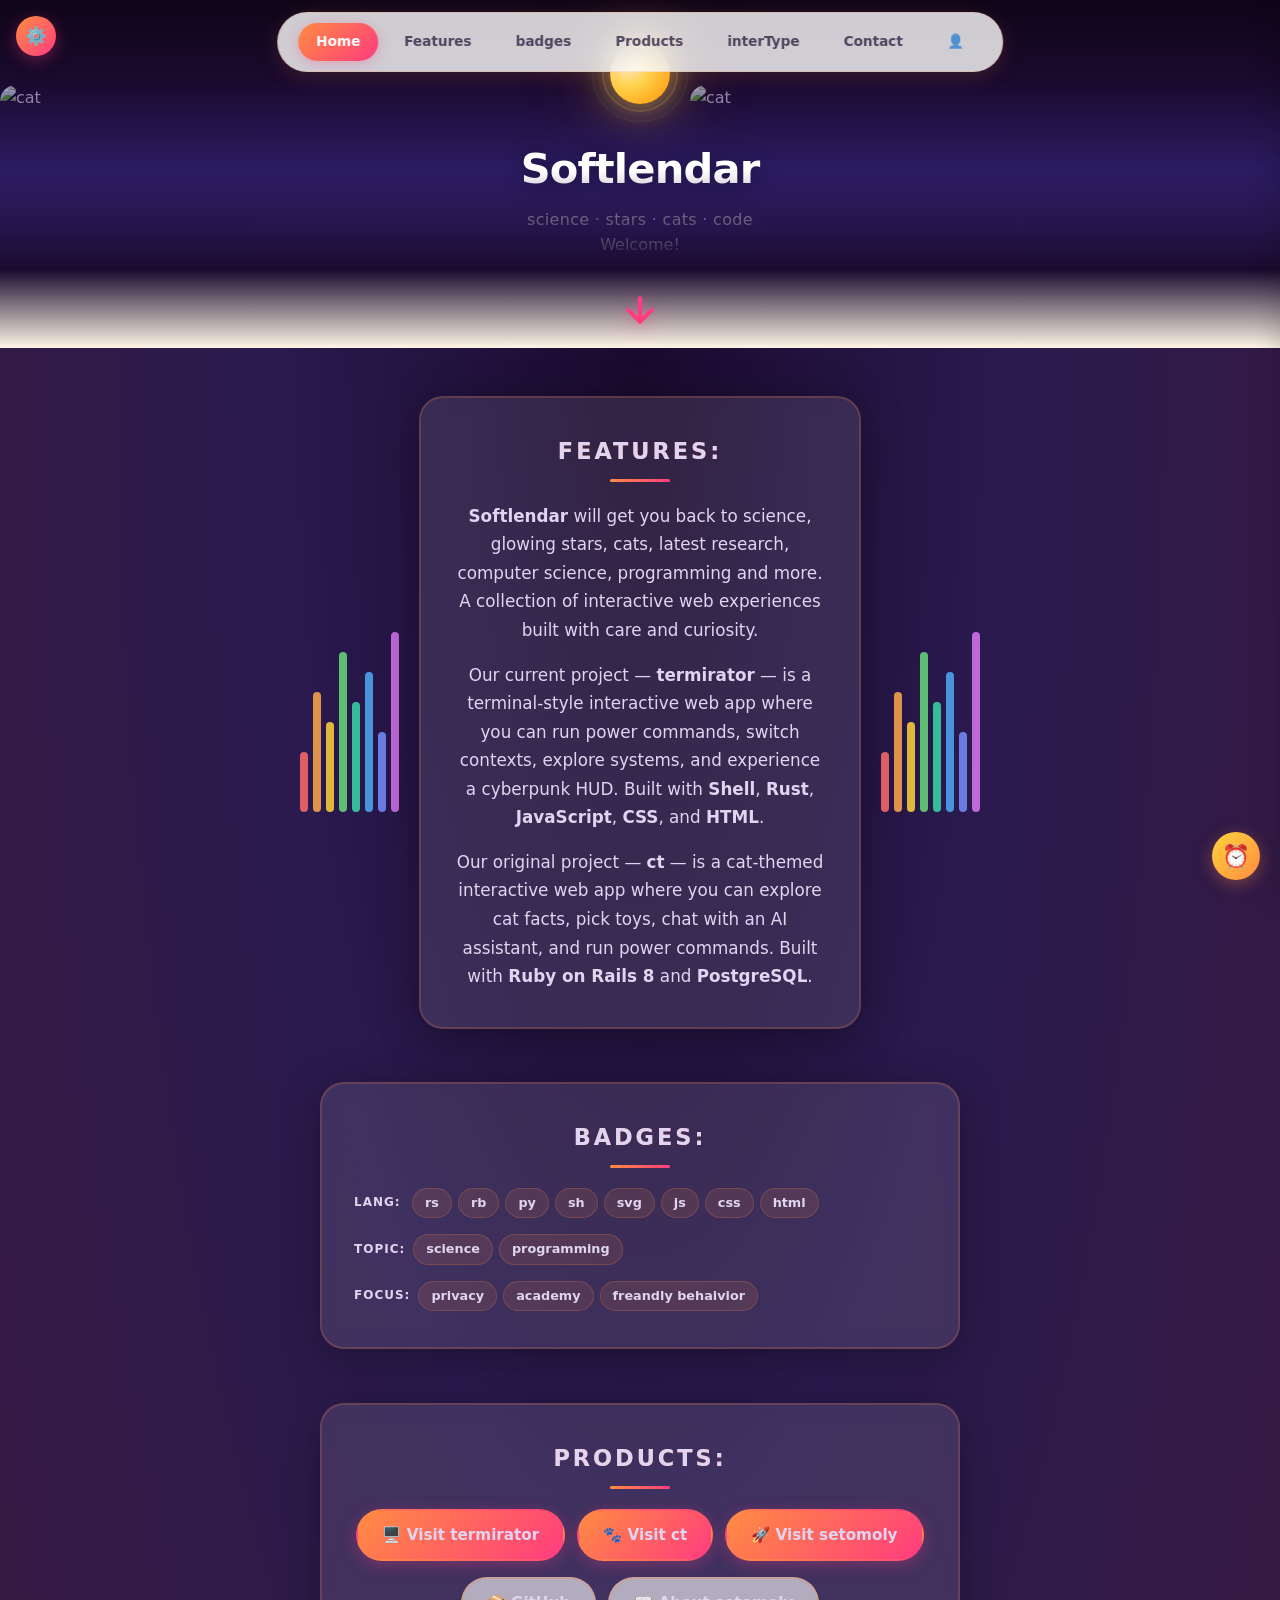
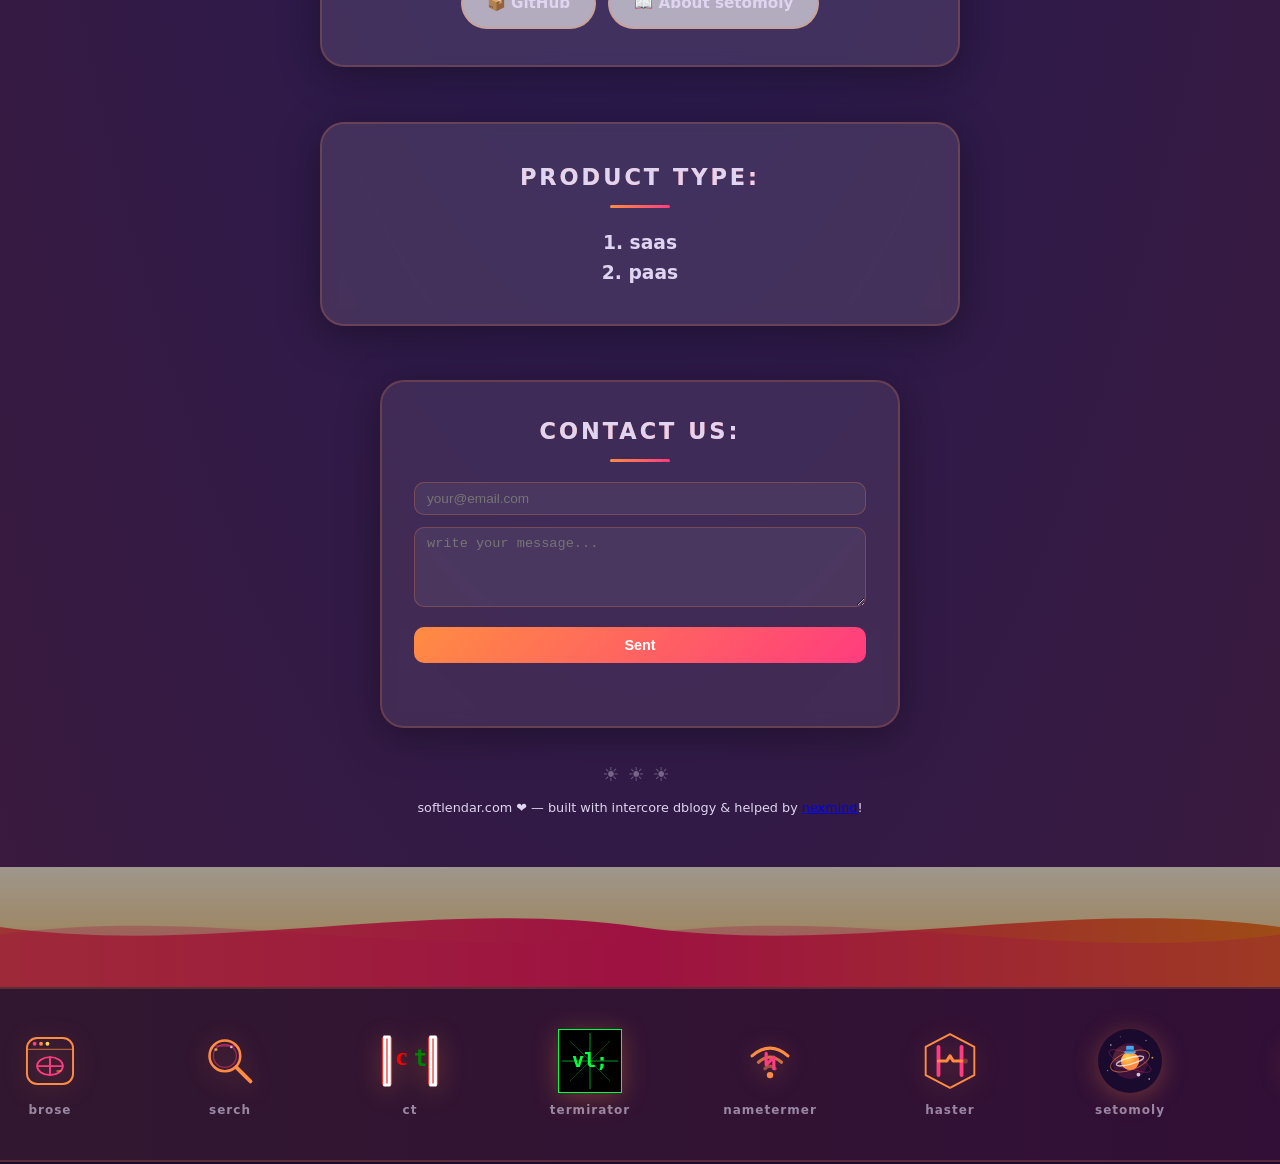
==== commit 18587160: "var:10-fix — stricter email validation on contact form main.py: returns wrong/unexisting email for b" ====
--- a/index.html
+++ b/index.html
@@ -283,6 +283,14 @@
                     >
                         🐾 Visit ct
                     </a>
+                    <a
+                        href="https://setomoly.base44.app/"
+                        class="link-btn primary"
+                        target="_blank"
+                        rel="noopener"
+                    >
+                        🚀 Visit setomoly
+                    </a>
                 </div>
                 <div class="links-row">
                     <a
@@ -292,6 +300,9 @@
                         rel="noopener"
                     >
                         📦 GitHub
+                    </a>
+                    <a href="/setomoly" class="link-btn secondary">
+                        📖 About setomoly
                     </a>
                 </div>
             </div>
@@ -320,13 +331,15 @@
                         placeholder="write your message..."
                         rows="4"
                     ></textarea>
-                    <button id="contact-sv-btn" class="pf-save">Save</button>
+                    <button id="contact-sv-btn" class="pf-save">Sent</button>
                 </div>
             </div>
 
             <div class="paws" aria-hidden="true">☀️☀️☀️</div>
             <div class="footer-note">
-                softlendar.com ❤️ — built with intercore!
+                softlendar.com ❤️ — built with intercore dblogy & helped by
+                <a href="https://tamimashraf132.wixsite.com/nexmind/">nexmind</a
+                >!
             </div>
         </section>
 
@@ -685,7 +698,7 @@
                     <span class="marquee-label">setomoly</span>
                 </div>
                 <div class="marquee-item">
-                    <a href="/redarbot" class="marquee-link">
+                    <a href="/wilgo" class="marquee-link">
                         <svg
                             xmlns="http://www.w3.org/2000/svg"
                             viewBox="0 0 100 100"
@@ -937,7 +950,7 @@
                             "available contexts: softlendar, cyberdyne, termitoria",
                         );
                         return;
-                    }
+                    }ria"
                     currentCtx = name;
                     termTitle.textContent = CONTEXTS[name].prompt;
                     printLine("switched to context: " + name);
@@ -1324,24 +1337,31 @@
                 const saveBtn = document.getElementById("pf-save-btn");
                 const profileBtn = document.getElementById("hero-profile-btn");
 
-                function getUser() {
+                // fast client cache
+                function cacheGet(key) {
                     try {
-                        return localStorage.getItem("intertype-user");
+                        return localStorage.getItem(key);
                     } catch (e) {
                         return null;
                     }
                 }
-                function getLogo() {
+                function cacheSet(key, val) {
                     try {
-                        return localStorage.getItem("intertype-logo");
-                    } catch (e) {
-                        return null;
-                    }
-                }
+                        localStorage.setItem(key, val);
+                    } catch (e) {}
+                }
+                function cacheClear(key) {
+                    try {
+                        localStorage.removeItem(key);
+                    } catch (e) {}
+                }
+
+                var dbUser = null;
+                var dbLogo = null;
 
                 function updatePreview() {
-                    var user = getUser() || "#19";
-                    var logo = getLogo();
+                    var user = dbUser || cacheGet("intertype-user") || "#19";
+                    var logo = dbLogo || cacheGet("intertype-logo");
                     if (logo) {
                         preview.innerHTML =
                             '<img src="' +
@@ -1352,9 +1372,39 @@
                     }
                 }
 
+                function loadFromServer() {
+                    fetch("/api/profile")
+                        .then(function (r) {
+                            return r.json();
+                        })
+                        .then(function (data) {
+                            if (data.username) {
+                                dbUser = data.username;
+                                cacheSet("intertype-user", data.username);
+                            }
+                            if (data.logo_url) {
+                                dbLogo = data.logo_url;
+                                cacheSet("intertype-logo", data.logo_url);
+                            }
+                            updatePreview();
+                            // sync greeting
+                            var greet =
+                                document.getElementById("hero-greeting");
+                            if (greet) {
+                                greet.textContent = dbUser
+                                    ? "Welcome " + dbUser + "!"
+                                    : "Welcome!";
+                            }
+                        })
+                        .catch(function () {
+                            // fallback to cache only
+                            updatePreview();
+                        });
+                }
+
                 function open() {
-                    var saved = getUser();
-                    if (saved) usernameInput.value = saved;
+                    usernameInput.value =
+                        dbUser || cacheGet("intertype-user") || "";
                     updatePreview();
                     modal.classList.add("active");
                 }
@@ -1372,38 +1422,47 @@
                     .forEach(function (el) {
                         el.addEventListener("click", close);
                     });
+
+                // load from server on boot
+                loadFromServer();
+
                 if (saveBtn) {
                     saveBtn.addEventListener("click", function () {
                         var name = usernameInput.value.trim();
                         var file = logoInput.files[0];
-                        if (name) {
-                            try {
-                                localStorage.setItem("intertype-user", name);
-                            } catch (e) {}
+
+                        function persist(logoUrl) {
+                            dbUser = name || dbUser;
+                            dbLogo = logoUrl || dbLogo;
+                            if (name) cacheSet("intertype-user", name);
+                            if (logoUrl) cacheSet("intertype-logo", logoUrl);
+                            updatePreview();
+                            fetch("/api/profile", {
+                                method: "POST",
+                                headers: { "Content-Type": "application/json" },
+                                body: JSON.stringify({
+                                    username: dbUser || "",
+                                    logo_url: dbLogo || "",
+                                }),
+                            }).catch(function () {});
+                            close();
+                            var greet =
+                                document.getElementById("hero-greeting");
+                            if (greet) {
+                                greet.textContent = dbUser
+                                    ? "Welcome " + dbUser + "!"
+                                    : "Welcome!";
+                            }
                         }
+
                         if (file) {
                             var reader = new FileReader();
                             reader.onload = function (ev) {
-                                try {
-                                    localStorage.setItem(
-                                        "intertype-logo",
-                                        ev.target.result,
-                                    );
-                                } catch (e) {}
-                                updatePreview();
+                                persist(ev.target.result);
                             };
                             reader.readAsDataURL(file);
                         } else {
-                            updatePreview();
-                        }
-                        close();
-                        // refresh greeting if present
-                        var greet = document.getElementById("hero-greeting");
-                        if (greet) {
-                            var u = getUser();
-                            greet.textContent = u
-                                ? "Welcome " + u + "!"
-                                : "Welcome!";
+                            persist();
                         }
                     });
                 }
@@ -1455,7 +1514,11 @@
                         body: JSON.stringify({ email: email, msg: msg }),
                     })
                         .then(function (r) {
-                            if (!r.ok) throw new Error("sv failed");
+                            if (!r.ok) {
+                                return r.json().then(function (data) {
+                                    throw new Error(data.error || "sv failed");
+                                });
+                            }
                             return r.json();
                         })
                         .then(function () {
@@ -1465,9 +1528,9 @@
                             emailInput.value = "";
                             msgInput.value = "";
                         })
-                        .catch(function () {
+                        .catch(function (err) {
                             feedback.textContent =
-                                "smthn went wrong — try latr";
+                                err.message || "smthn went wrong — try latr";
                             feedback.className = "contact-feedback err";
                         });
                 });
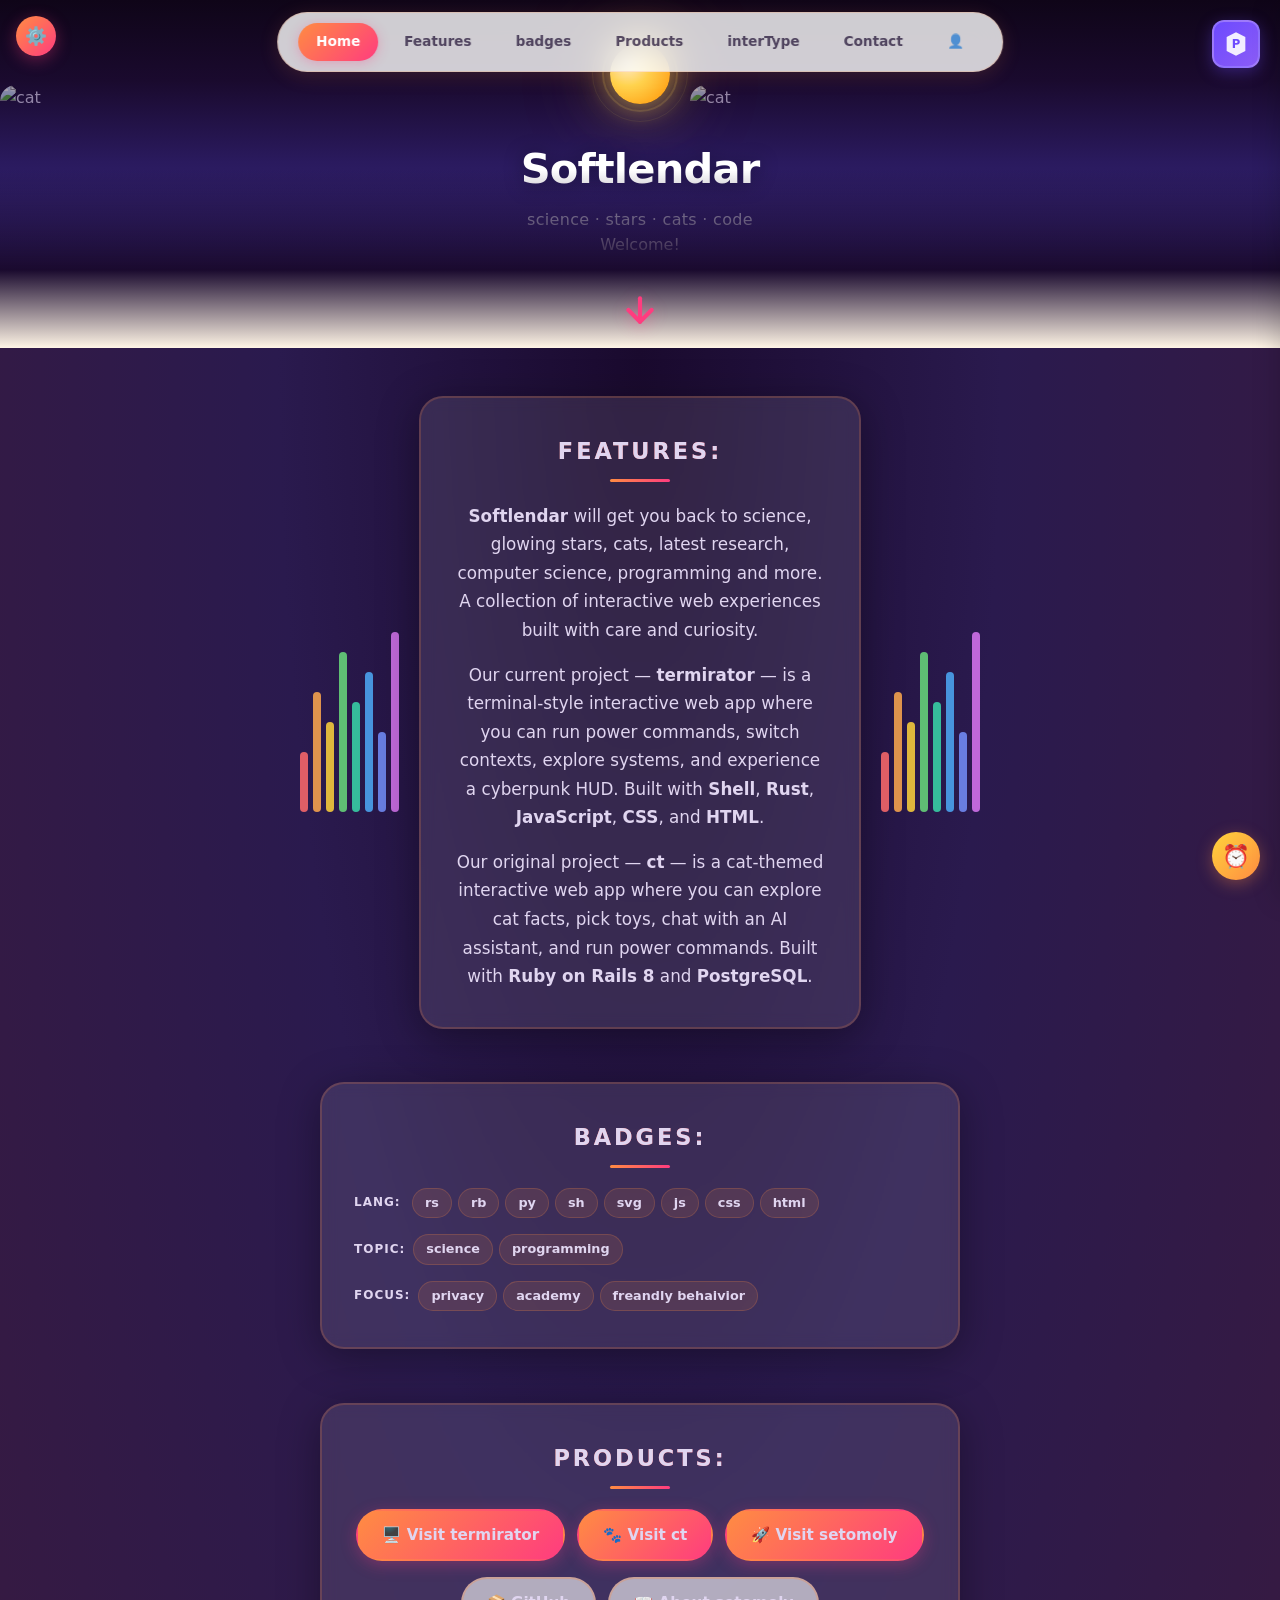
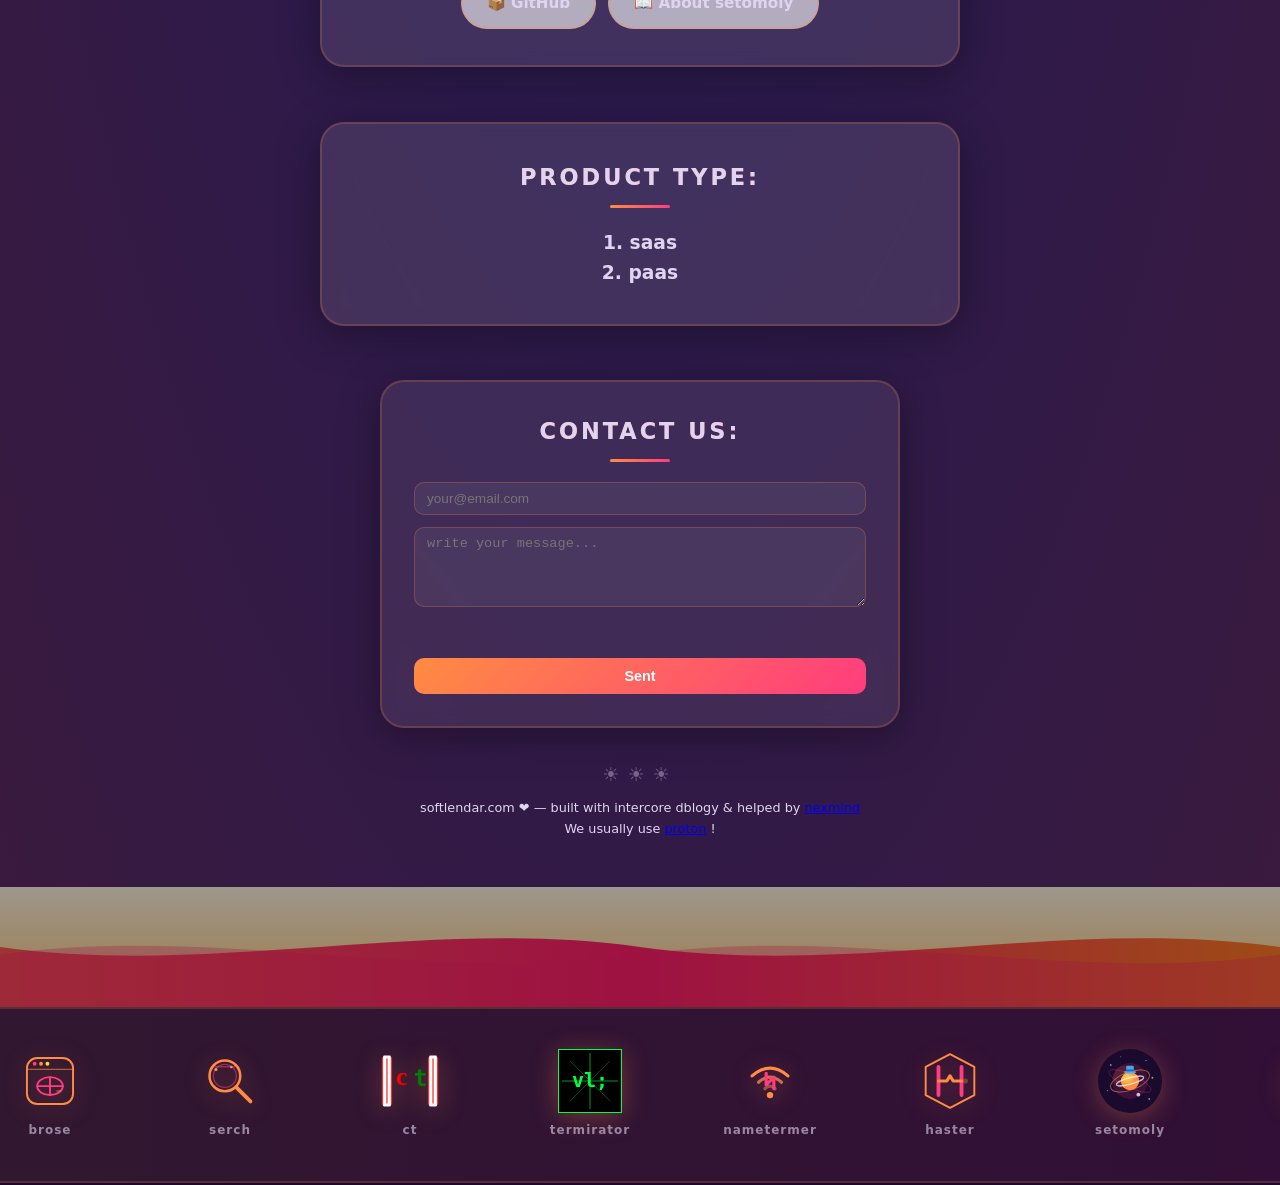
==== commit b6fdd952: "var:10-fix — Mailtrap SMTP verification flow + 7-digit code main.py: /api/contact/send-code + /api/c" ====
--- a/index.html
+++ b/index.html
@@ -317,7 +317,7 @@
             <!-- Contact Card -->
             <div class="context-card contact-card" id="contact">
                 <h2 id="head-title:contact">contact us:</h2>
-                <div class="contact-form">
+                <div class="contact-form" id="contact-form">
                     <input
                         id="user-contact-email-input"
                         class="pf-input contact-input"
@@ -331,6 +331,22 @@
                         placeholder="write your message..."
                         rows="4"
                     ></textarea>
+                    <div
+                        id="verify-wrap"
+                        style="display: none; flex-direction: column; gap: 12px"
+                    >
+                        <input
+                            id="user-contact-code-input"
+                            class="pf-input contact-input"
+                            type="text"
+                            placeholder="enter 7-digit code"
+                            maxlength="7"
+                            autocomplete="off"
+                        />
+                        <button id="contact-verify-btn" class="pf-save">
+                            Verify
+                        </button>
+                    </div>
                     <button id="contact-sv-btn" class="pf-save">Sent</button>
                 </div>
             </div>
@@ -338,9 +354,37 @@
             <div class="paws" aria-hidden="true">☀️☀️☀️</div>
             <div class="footer-note">
                 softlendar.com ❤️ — built with intercore dblogy & helped by
-                <a href="https://tamimashraf132.wixsite.com/nexmind/">nexmind</a
-                >!
+                <a href="https://tamimashraf132.wixsite.com/nexmind/"
+                    >nexmind </a
+                ><br />
+                We usually use <a href="https://proton.me/">proton</a>
+                !
             </div>
+            <a
+                href="https://proton.me"
+                class="proton-badge"
+                target="_blank"
+                rel="noopener"
+                aria-label="Protected by Proton"
+            >
+                <svg viewBox="0 0 24 24" xmlns="http://www.w3.org/2000/svg">
+                    <path
+                        d="M12 2L4 6v12l8 4 8-4V6l-8-4z"
+                        fill="white"
+                        opacity="0.9"
+                    />
+                    <text
+                        x="12"
+                        y="15"
+                        text-anchor="middle"
+                        fill="#6d4aff"
+                        font-size="10"
+                        font-weight="700"
+                    >
+                        P
+                    </text>
+                </svg>
+            </a>
         </section>
 
         <!-- Interactive Red Wave -->
@@ -1491,24 +1535,42 @@
                 const msgInput = document.getElementById(
                     "user-contact-msg-input",
                 );
+                const codeInput = document.getElementById(
+                    "user-contact-code-input",
+                );
                 const saveBtn = document.getElementById("contact-sv-btn");
+                const verifyBtn = document.getElementById("contact-verify-btn");
+                const verifyWrap = document.getElementById("verify-wrap");
 
                 if (!saveBtn) return;
 
                 // feedback element
                 var feedback = document.createElement("div");
                 feedback.className = "contact-feedback";
-                saveBtn.parentNode.appendChild(feedback);
+                saveBtn.parentNode.insertBefore(feedback, saveBtn);
+
+                var pendingEmail = "";
+                var pendingMsg = "";
+
+                function showErr(text) {
+                    feedback.textContent = text;
+                    feedback.className = "contact-feedback err";
+                }
+                function showOk(text) {
+                    feedback.textContent = text;
+                    feedback.className = "contact-feedback ok";
+                }
 
                 saveBtn.addEventListener("click", function () {
                     var email = emailInput.value.trim();
                     var msg = msgInput.value.trim();
                     if (!email || !msg) {
-                        feedback.textContent = "plese fil both email and msg";
-                        feedback.className = "contact-feedback err";
+                        showErr("plese fil both email and msg");
                         return;
                     }
-                    fetch("/api/contact", {
+                    pendingEmail = email;
+                    pendingMsg = msg;
+                    fetch("/api/contact/send-code", {
                         method: "POST",
                         headers: { "Content-Type": "application/json" },
                         body: JSON.stringify({ email: email, msg: msg }),
@@ -1521,19 +1583,67 @@
                             }
                             return r.json();
                         })
-                        .then(function () {
-                            feedback.textContent =
-                                "msg sv! we wil reply via ur email";
-                            feedback.className = "contact-feedback ok";
-                            emailInput.value = "";
-                            msgInput.value = "";
+                        .then(function (data) {
+                            if (data.ok) {
+                                showOk("code sent! check ur email");
+                                emailInput.style.display = "none";
+                                msgInput.style.display = "none";
+                                saveBtn.style.display = "none";
+                                verifyWrap.style.display = "flex";
+                            } else {
+                                throw new Error(data.error || "failed to send");
+                            }
                         })
                         .catch(function (err) {
-                            feedback.textContent =
-                                err.message || "smthn went wrong — try latr";
-                            feedback.className = "contact-feedback err";
+                            showErr(
+                                err.message || "smthn went wrong — try latr",
+                            );
                         });
                 });
+
+                if (verifyBtn) {
+                    verifyBtn.addEventListener("click", function () {
+                        var code = codeInput.value.trim();
+                        if (!code) {
+                            showErr("plese enter the code");
+                            return;
+                        }
+                        fetch("/api/contact/verify", {
+                            method: "POST",
+                            headers: { "Content-Type": "application/json" },
+                            body: JSON.stringify({
+                                email: pendingEmail,
+                                code: code,
+                            }),
+                        })
+                            .then(function (r) {
+                                if (!r.ok) {
+                                    return r.json().then(function (data) {
+                                        throw new Error(
+                                            data.error || "verify failed",
+                                        );
+                                    });
+                                }
+                                return r.json();
+                            })
+                            .then(function () {
+                                showOk("msg sv! we wil reply via ur email");
+                                emailInput.value = "";
+                                msgInput.value = "";
+                                codeInput.value = "";
+                                emailInput.style.display = "";
+                                msgInput.style.display = "";
+                                saveBtn.style.display = "";
+                                verifyWrap.style.display = "none";
+                            })
+                            .catch(function (err) {
+                                showErr(
+                                    err.message ||
+                                        "smthn went wrong — try latr",
+                                );
+                            });
+                    });
+                }
             })();
         </script>
     </body>
--- a/landing.css
+++ b/landing.css
@@ -1890,6 +1890,36 @@
     box-shadow: 0 4px 16px rgba(255, 60, 127, 0.35);
 }
 
+/* ---------- PROTON BADGE ---------- */
+.proton-badge {
+    position: fixed;
+    top: 20px;
+    right: 20px;
+    z-index: 900;
+    width: 48px;
+    height: 48px;
+    border-radius: 12px;
+    background: linear-gradient(135deg, #6d4aff, #8b5cf6);
+    border: 2px solid rgba(255, 255, 255, 0.2);
+    box-shadow: 0 4px 16px rgba(109, 74, 255, 0.35);
+    display: flex;
+    align-items: center;
+    justify-content: center;
+    text-decoration: none;
+    animation: alarmPulse 1.2s ease-in-out infinite;
+    transition:
+        transform 0.2s,
+        box-shadow 0.2s;
+}
+.proton-badge:hover {
+    transform: scale(1.1);
+    box-shadow: 0 6px 22px rgba(109, 74, 255, 0.5);
+}
+.proton-badge svg {
+    width: 28px;
+    height: 28px;
+}
+
 /* ---------- CONTACT FORM ---------- */
 .contact-form {
     display: flex;
